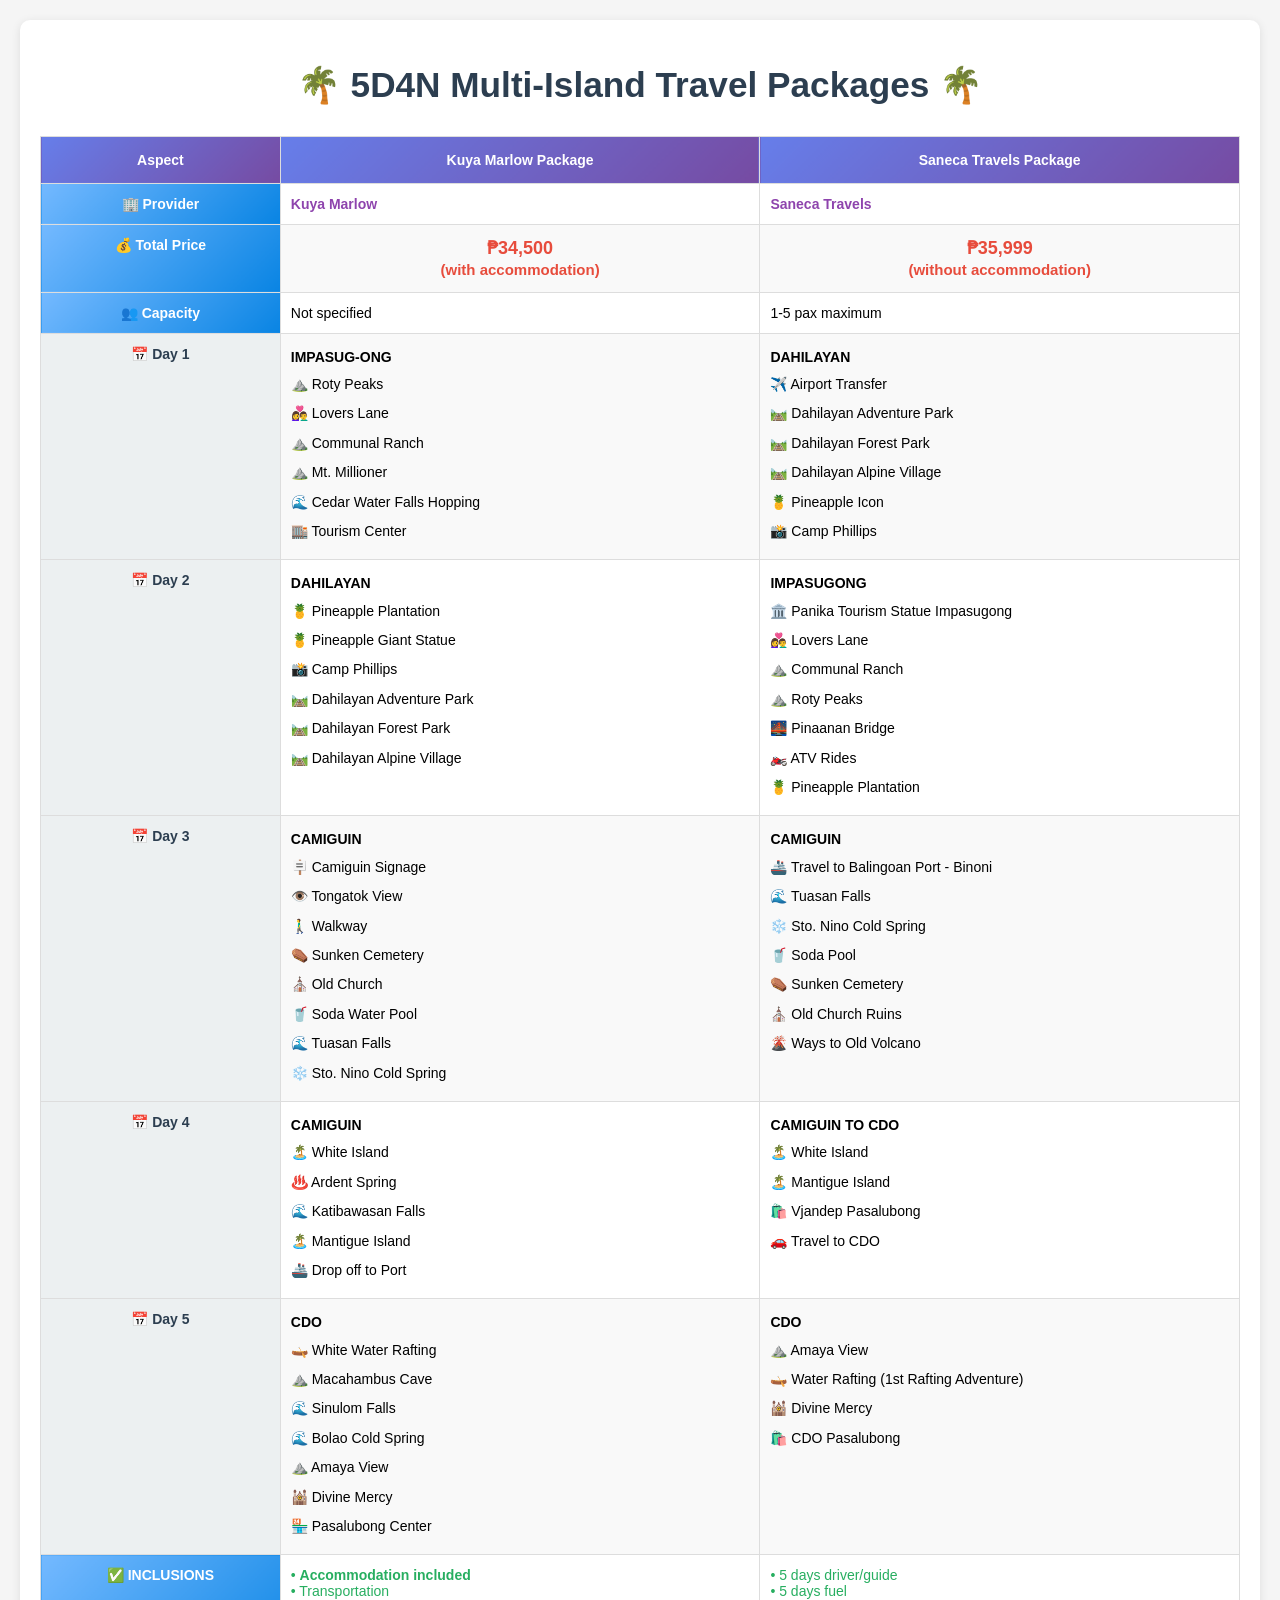
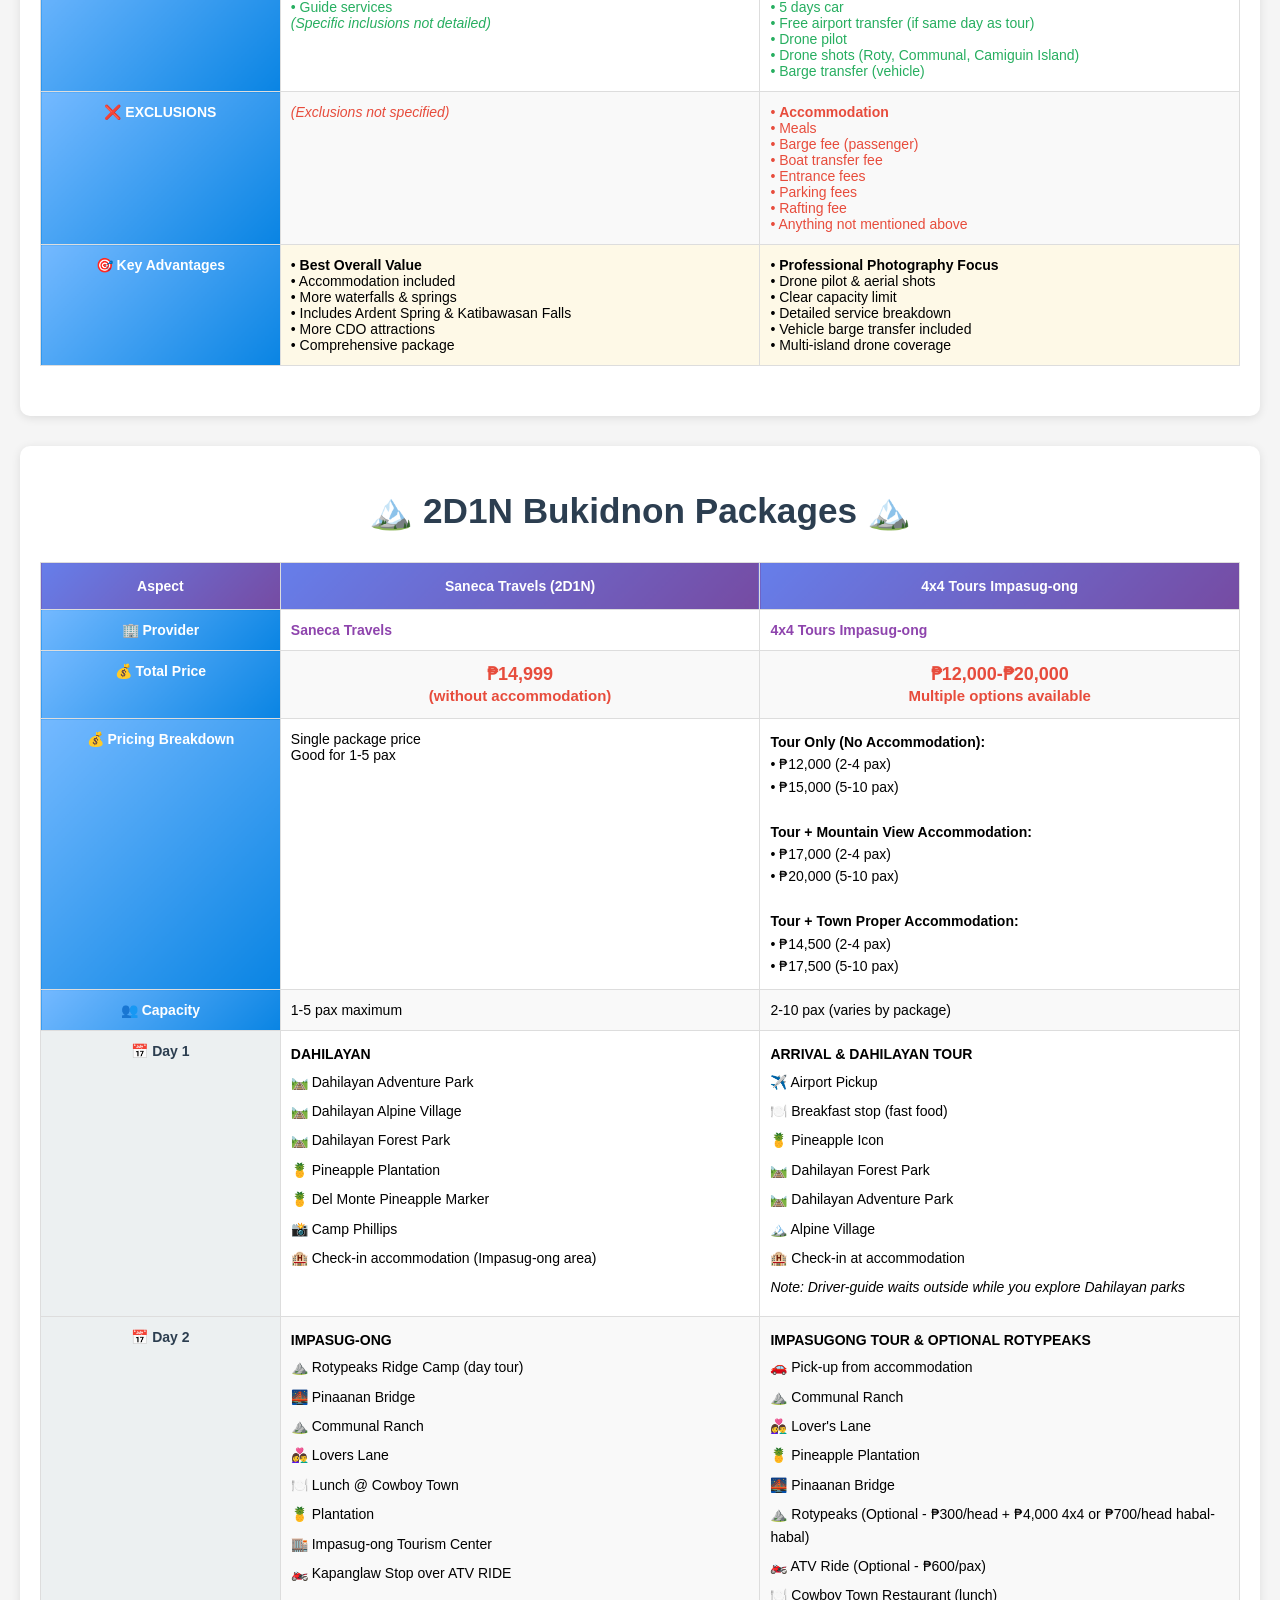
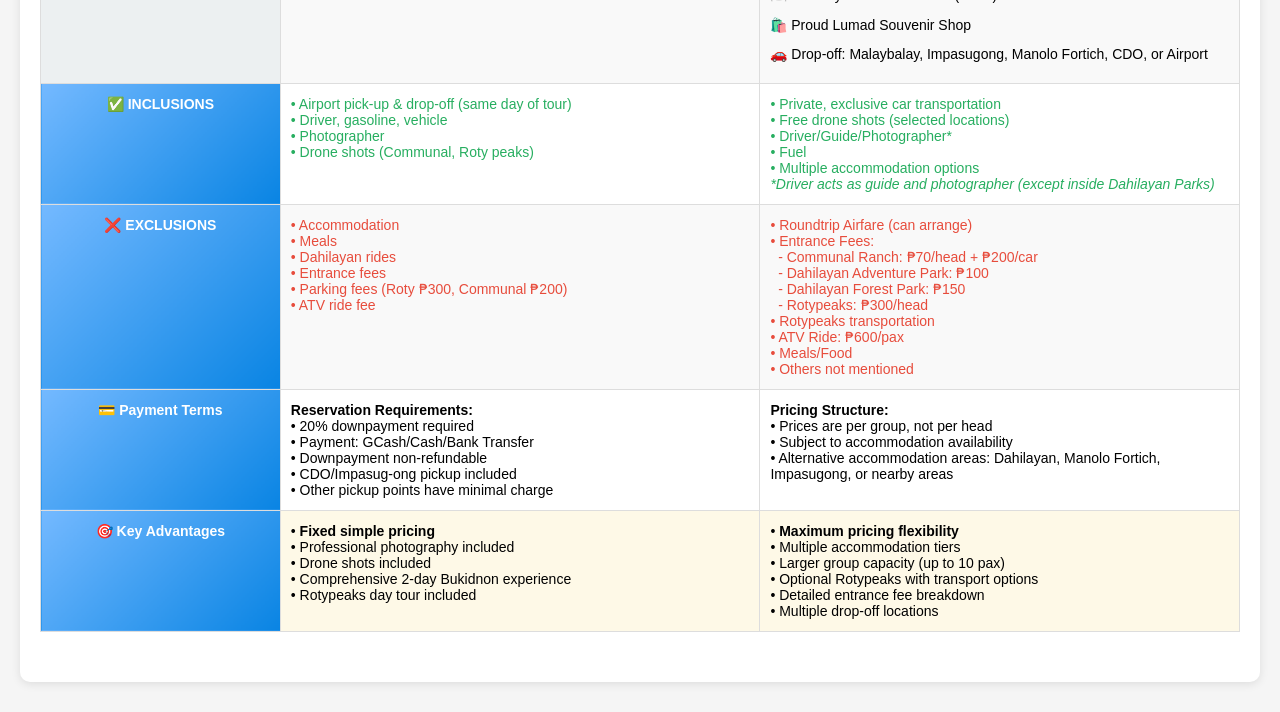
==== bukidnon.html @ 53e835cd "wip" ====
<!DOCTYPE html>
<html lang="en">
<head>
    <meta charset="UTF-8">
    <meta name="viewport" content="width=device-width, initial-scale=1.0">
    <title>5D4N Travel Package Comparison</title>
    <style>
        body {
            font-family: 'Segoe UI', Tahoma, Geneva, Verdana, sans-serif;
            margin: 20px;
            background-color: #f5f5f5;
        }
        
        .container {
            max-width: 1400px;
            margin: 0 auto;
            background: white;
            padding: 20px;
            border-radius: 10px;
            box-shadow: 0 2px 10px rgba(0,0,0,0.1);
            margin-bottom: 30px;
        }
        
        h1 {
            text-align: center;
            color: #2c3e50;
            margin-bottom: 30px;
            font-size: 2.2em;
        }
        
        .comparison-table {
            width: 100%;
            border-collapse: collapse;
            margin-bottom: 30px;
            font-size: 14px;
        }
        
        .comparison-table th {
            background: linear-gradient(135deg, #667eea 0%, #764ba2 100%);
            color: white;
            padding: 15px 10px;
            text-align: center;
            font-weight: 600;
            border: 1px solid #ddd;
        }
        
        .comparison-table td {
            padding: 12px 10px;
            border: 1px solid #ddd;
            vertical-align: top;
        }
        
        .comparison-table tr:nth-child(even) {
            background-color: #f9f9f9;
        }
        
        .comparison-table tr:hover {
            background-color: #e8f4f8;
        }
        
        .category {
            font-weight: 600;
            background: linear-gradient(135deg, #74b9ff 0%, #0984e3 100%);
            color: white;
            text-align: center;
        }
        
        .price {
            font-size: 18px;
            font-weight: 700;
            color: #e74c3c;
            text-align: center;
        }
        
        .day-header {
            font-weight: 600;
            color: #2c3e50;
            background-color: #ecf0f1;
            text-align: center;
        }
        
        .activities {
            line-height: 1.6;
        }
        
        .activities div {
            margin: 3px 0;
            padding: 2px 0;
        }
        
        .inclusion {
            color: #27ae60;
        }
        
        .exclusion {
            color: #e74c3c;
        }
        
        .highlight-difference {
            background-color: #fef9e7;
            border-left: 4px solid #f39c12;
            padding: 5px;
        }

        .provider {
            font-weight: 600;
            color: #8e44ad;
        }
    </style>
</head>
<body>
    <div class="container">
        <h1>🌴 5D4N Multi-Island Travel Packages 🌴</h1>
        
        <table class="comparison-table">
            <thead>
                <tr>
                    <th style="width: 20%;">Aspect</th>
                    <th style="width: 40%;">Kuya Marlow Package</th>
                    <th style="width: 40%;">Saneca Travels Package</th>
                </tr>
            </thead>
            <tbody>
                <tr>
                    <td class="category">🏢 Provider</td>
                    <td class="provider">Kuya Marlow</td>
                    <td class="provider">Saneca Travels</td>
                </tr>
                
                <tr>
                    <td class="category">💰 Total Price</td>
                    <td class="price">₱34,500<br><small>(with accommodation)</small></td>
                    <td class="price">₱35,999<br><small>(without accommodation)</small></td>
                </tr>
                
                <tr>
                    <td class="category">👥 Capacity</td>
                    <td>Not specified</td>
                    <td>1-5 pax maximum</td>
                </tr>
                
                <tr>
                    <td class="day-header">📅 Day 1</td>
                    <td class="activities">
                        <strong>IMPASUG-ONG</strong><br>
                        <div>⛰️ Roty Peaks</div>
                        <div>👩‍❤️‍👨 Lovers Lane</div>
                        <div>⛰️ Communal Ranch</div>
                        <div>⛰️ Mt. Millioner</div>
                        <div>🌊 Cedar Water Falls Hopping</div>
                        <div>🏬 Tourism Center</div>
                    </td>
                    <td class="activities">
                        <strong>DAHILAYAN</strong><br>
                        <div>✈️ Airport Transfer</div>
                        <div>🛤️ Dahilayan Adventure Park</div>
                        <div>🛤️ Dahilayan Forest Park</div>
                        <div>🛤️ Dahilayan Alpine Village</div>
                        <div>🍍 Pineapple Icon</div>
                        <div>📸 Camp Phillips</div>
                    </td>
                </tr>
                
                <tr>
                    <td class="day-header">📅 Day 2</td>
                    <td class="activities">
                        <strong>DAHILAYAN</strong><br>
                        <div>🍍 Pineapple Plantation</div>
                        <div>🍍 Pineapple Giant Statue</div>
                        <div>📸 Camp Phillips</div>
                        <div>🛤️ Dahilayan Adventure Park</div>
                        <div>🛤️ Dahilayan Forest Park</div>
                        <div>🛤️ Dahilayan Alpine Village</div>
                    </td>
                    <td class="activities">
                        <strong>IMPASUGONG</strong><br>
                        <div>🏛️ Panika Tourism Statue Impasugong</div>
                        <div>👩‍❤️‍👨 Lovers Lane</div>
                        <div>⛰️ Communal Ranch</div>
                        <div>⛰️ Roty Peaks</div>
                        <div>🌉 Pinaanan Bridge</div>
                        <div>🏍️ ATV Rides</div>
                        <div>🍍 Pineapple Plantation</div>
                    </td>
                </tr>
                
                <tr>
                    <td class="day-header">📅 Day 3</td>
                    <td class="activities">
                        <strong>CAMIGUIN</strong><br>
                        <div>🪧 Camiguin Signage</div>
                        <div>👁️ Tongatok View</div>
                        <div>🚶‍♂️ Walkway</div>
                        <div>⚰️ Sunken Cemetery</div>
                        <div>⛪ Old Church</div>
                        <div>🥤 Soda Water Pool</div>
                        <div>🌊 Tuasan Falls</div>
                        <div>❄️ Sto. Nino Cold Spring</div>
                    </td>
                    <td class="activities">
                        <strong>CAMIGUIN</strong><br>
                        <div>🚢 Travel to Balingoan Port - Binoni</div>
                        <div>🌊 Tuasan Falls</div>
                        <div>❄️ Sto. Nino Cold Spring</div>
                        <div>🥤 Soda Pool</div>
                        <div>⚰️ Sunken Cemetery</div>
                        <div>⛪ Old Church Ruins</div>
                        <div>🌋 Ways to Old Volcano</div>
                    </td>
                </tr>
                
                <tr>
                    <td class="day-header">📅 Day 4</td>
                    <td class="activities">
                        <strong>CAMIGUIN</strong><br>
                        <div>🏝️ White Island</div>
                        <div>♨️ Ardent Spring</div>
                        <div>🌊 Katibawasan Falls</div>
                        <div>🏝️ Mantigue Island</div>
                        <div>🚢 Drop off to Port</div>
                    </td>
                    <td class="activities">
                        <strong>CAMIGUIN TO CDO</strong><br>
                        <div>🏝️ White Island</div>
                        <div>🏝️ Mantigue Island</div>
                        <div>🛍️ Vjandep Pasalubong</div>
                        <div>🚗 Travel to CDO</div>
                    </td>
                </tr>
                
                <tr>
                    <td class="day-header">📅 Day 5</td>
                    <td class="activities">
                        <strong>CDO</strong><br>
                        <div>🛶 White Water Rafting</div>
                        <div>⛰️ Macahambus Cave</div>
                        <div>🌊 Sinulom Falls</div>
                        <div>🌊 Bolao Cold Spring</div>
                        <div>⛰️ Amaya View</div>
                        <div>🕍 Divine Mercy</div>
                        <div>🏪 Pasalubong Center</div>
                    </td>
                    <td class="activities">
                        <strong>CDO</strong><br>
                        <div>⛰️ Amaya View</div>
                        <div>🛶 Water Rafting (1st Rafting Adventure)</div>
                        <div>🕍 Divine Mercy</div>
                        <div>🛍️ CDO Pasalubong</div>
                    </td>
                </tr>
                
                <tr>
                    <td class="category">✅ INCLUSIONS</td>
                    <td class="inclusion">
                        • <strong>Accommodation included</strong><br>
                        • Transportation<br>
                        • Guide services<br>
                        <em>(Specific inclusions not detailed)</em>
                    </td>
                    <td class="inclusion">
                        • 5 days driver/guide<br>
                        • 5 days fuel<br>
                        • 5 days car<br>
                        • Free airport transfer (if same day as tour)<br>
                        • Drone pilot<br>
                        • Drone shots (Roty, Communal, Camiguin Island)<br>
                        • Barge transfer (vehicle)
                    </td>
                </tr>
                
                <tr>
                    <td class="category">❌ EXCLUSIONS</td>
                    <td class="exclusion">
                        <em>(Exclusions not specified)</em>
                    </td>
                    <td class="exclusion">
                        • <strong>Accommodation</strong><br>
                        • Meals<br>
                        • Barge fee (passenger)<br>
                        • Boat transfer fee<br>
                        • Entrance fees<br>
                        • Parking fees<br>
                        • Rafting fee<br>
                        • Anything not mentioned above
                    </td>
                </tr>
                
                <tr>
                    <td class="category">🎯 Key Advantages</td>
                    <td class="highlight-difference">
                        • <strong>Best Overall Value</strong><br>
                        • Accommodation included<br>
                        • More waterfalls & springs<br>
                        • Includes Ardent Spring & Katibawasan Falls<br>
                        • More CDO attractions<br>
                        • Comprehensive package
                    </td>
                    <td class="highlight-difference">
                        • <strong>Professional Photography Focus</strong><br>
                        • Drone pilot & aerial shots<br>
                        • Clear capacity limit<br>
                        • Detailed service breakdown<br>
                        • Vehicle barge transfer included<br>
                        • Multi-island drone coverage
                    </td>
                </tr>
            </tbody>
        </table>
    </div>

    <div class="container">
        <h1>🏔️ 2D1N Bukidnon Packages 🏔️</h1>
        
        <table class="comparison-table">
            <thead>
                <tr>
                    <th style="width: 20%;">Aspect</th>
                    <th style="width: 40%;">Saneca Travels (2D1N)</th>
                    <th style="width: 40%;">4x4 Tours Impasug-ong</th>
                </tr>
            </thead>
            <tbody>
                <tr>
                    <td class="category">🏢 Provider</td>
                    <td class="provider">Saneca Travels</td>
                    <td class="provider">4x4 Tours Impasug-ong</td>
                </tr>
                
                <tr>
                    <td class="category">💰 Total Price</td>
                    <td class="price">₱14,999<br><small>(without accommodation)</small></td>
                    <td class="price">₱12,000-₱20,000<br><small>Multiple options available</small></td>
                </tr>
                
                <tr>
                    <td class="category">💰 Pricing Breakdown</td>
                    <td>Single package price<br>Good for 1-5 pax</td>
                    <td class="activities">
                        <strong>Tour Only (No Accommodation):</strong><br>
                        • ₱12,000 (2-4 pax)<br>
                        • ₱15,000 (5-10 pax)<br><br>
                        <strong>Tour + Mountain View Accommodation:</strong><br>
                        • ₱17,000 (2-4 pax)<br>
                        • ₱20,000 (5-10 pax)<br><br>
                        <strong>Tour + Town Proper Accommodation:</strong><br>
                        • ₱14,500 (2-4 pax)<br>
                        • ₱17,500 (5-10 pax)
                    </td>
                </tr>
                
                <tr>
                    <td class="category">👥 Capacity</td>
                    <td>1-5 pax maximum</td>
                    <td>2-10 pax (varies by package)</td>
                </tr>
                
                <tr>
                    <td class="day-header">📅 Day 1</td>
                    <td class="activities">
                        <strong>DAHILAYAN</strong><br>
                        <div>🛤️ Dahilayan Adventure Park</div>
                        <div>🛤️ Dahilayan Alpine Village</div>
                        <div>🛤️ Dahilayan Forest Park</div>
                        <div>🍍 Pineapple Plantation</div>
                        <div>🍍 Del Monte Pineapple Marker</div>
                        <div>📸 Camp Phillips</div>
                        <div>🏨 Check-in accommodation (Impasug-ong area)</div>
                    </td>
                    <td class="activities">
                        <strong>ARRIVAL & DAHILAYAN TOUR</strong><br>
                        <div>✈️ Airport Pickup</div>
                        <div>🍽️ Breakfast stop (fast food)</div>
                        <div>🍍 Pineapple Icon</div>
                        <div>🛤️ Dahilayan Forest Park</div>
                        <div>🛤️ Dahilayan Adventure Park</div>
                        <div>🏔️ Alpine Village</div>
                        <div>🏨 Check-in at accommodation</div>
                        <div><em>Note: Driver-guide waits outside while you explore Dahilayan parks</em></div>
                    </td>
                </tr>
                
                <tr>
                    <td class="day-header">📅 Day 2</td>
                    <td class="activities">
                        <strong>IMPASUG-ONG</strong><br>
                        <div>⛰️ Rotypeaks Ridge Camp (day tour)</div>
                        <div>🌉 Pinaanan Bridge</div>
                        <div>⛰️ Communal Ranch</div>
                        <div>👩‍❤️‍👨 Lovers Lane</div>
                        <div>🍽️ Lunch @ Cowboy Town</div>
                        <div>🍍 Plantation</div>
                        <div>🏬 Impasug-ong Tourism Center</div>
                        <div>🏍️ Kapanglaw Stop over ATV RIDE</div>
                    </td>
                    <td class="activities">
                        <strong>IMPASUGONG TOUR & OPTIONAL ROTYPEAKS</strong><br>
                        <div>🚗 Pick-up from accommodation</div>
                        <div>⛰️ Communal Ranch</div>
                        <div>👩‍❤️‍👨 Lover's Lane</div>
                        <div>🍍 Pineapple Plantation</div>
                        <div>🌉 Pinaanan Bridge</div>
                        <div>⛰️ Rotypeaks (Optional - ₱300/head + ₱4,000 4x4 or ₱700/head habal-habal)</div>
                        <div>🏍️ ATV Ride (Optional - ₱600/pax)</div>
                        <div>🍽️ Cowboy Town Restaurant (lunch)</div>
                        <div>🛍️ Proud Lumad Souvenir Shop</div>
                        <div>🚗 Drop-off: Malaybalay, Impasugong, Manolo Fortich, CDO, or Airport</div>
                    </td>
                </tr>
                
                <tr>
                    <td class="category">✅ INCLUSIONS</td>
                    <td class="inclusion">
                        • Airport pick-up & drop-off (same day of tour)<br>
                        • Driver, gasoline, vehicle<br>
                        • Photographer<br>
                        • Drone shots (Communal, Roty peaks)
                    </td>
                    <td class="inclusion">
                        • Private, exclusive car transportation<br>
                        • Free drone shots (selected locations)<br>
                        • Driver/Guide/Photographer*<br>
                        • Fuel<br>
                        • Multiple accommodation options<br>
                        <em>*Driver acts as guide and photographer (except inside Dahilayan Parks)</em>
                    </td>
                </tr>
                
                <tr>
                    <td class="category">❌ EXCLUSIONS</td>
                    <td class="exclusion">
                        • Accommodation<br>
                        • Meals<br>
                        • Dahilayan rides<br>
                        • Entrance fees<br>
                        • Parking fees (Roty ₱300, Communal ₱200)<br>
                        • ATV ride fee
                    </td>
                    <td class="exclusion">
                        • Roundtrip Airfare (can arrange)<br>
                        • Entrance Fees:<br>
                        &nbsp;&nbsp;- Communal Ranch: ₱70/head + ₱200/car<br>
                        &nbsp;&nbsp;- Dahilayan Adventure Park: ₱100<br>
                        &nbsp;&nbsp;- Dahilayan Forest Park: ₱150<br>
                        &nbsp;&nbsp;- Rotypeaks: ₱300/head<br>
                        • Rotypeaks transportation<br>
                        • ATV Ride: ₱600/pax<br>
                        • Meals/Food<br>
                        • Others not mentioned
                    </td>
                </tr>
                
                <tr>
                    <td class="category">💳 Payment Terms</td>
                    <td>
                        <strong>Reservation Requirements:</strong><br>
                        • 20% downpayment required<br>
                        • Payment: GCash/Cash/Bank Transfer<br>
                        • Downpayment non-refundable<br>
                        • CDO/Impasug-ong pickup included<br>
                        • Other pickup points have minimal charge
                    </td>
                    <td>
                        <strong>Pricing Structure:</strong><br>
                        • Prices are per group, not per head<br>
                        • Subject to accommodation availability<br>
                        • Alternative accommodation areas: Dahilayan, Manolo Fortich, Impasugong, or nearby areas
                    </td>
                </tr>
                
                <tr>
                    <td class="category">🎯 Key Advantages</td>
                    <td class="highlight-difference">
                        • <strong>Fixed simple pricing</strong><br>
                        • Professional photography included<br>
                        • Drone shots included<br>
                        • Comprehensive 2-day Bukidnon experience<br>
                        • Rotypeaks day tour included
                    </td>
                    <td class="highlight-difference">
                        • <strong>Maximum pricing flexibility</strong><br>
                        • Multiple accommodation tiers<br>
                        • Larger group capacity (up to 10 pax)<br>
                        • Optional Rotypeaks with transport options<br>
                        • Detailed entrance fee breakdown<br>
                        • Multiple drop-off locations
                    </td>
                </tr>
            </tbody>
        </table>
    </div>
</body>
</html>
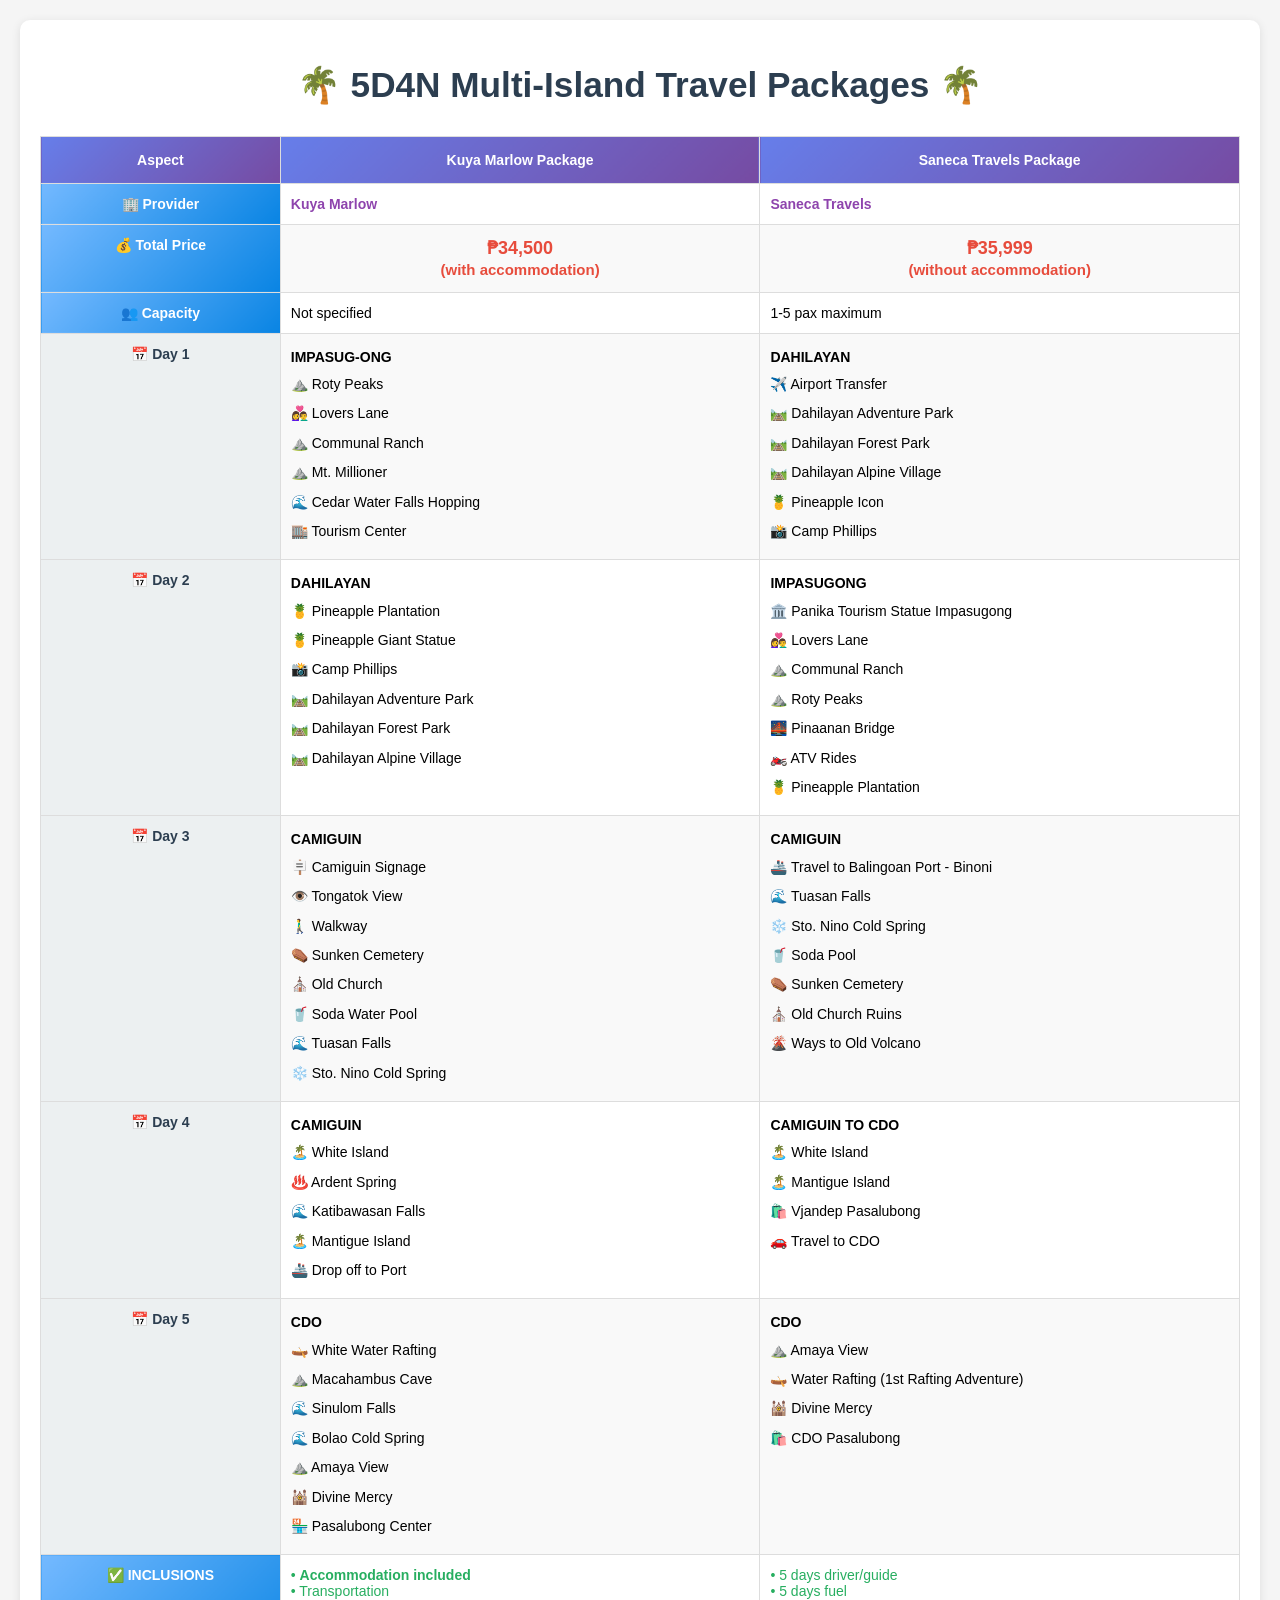
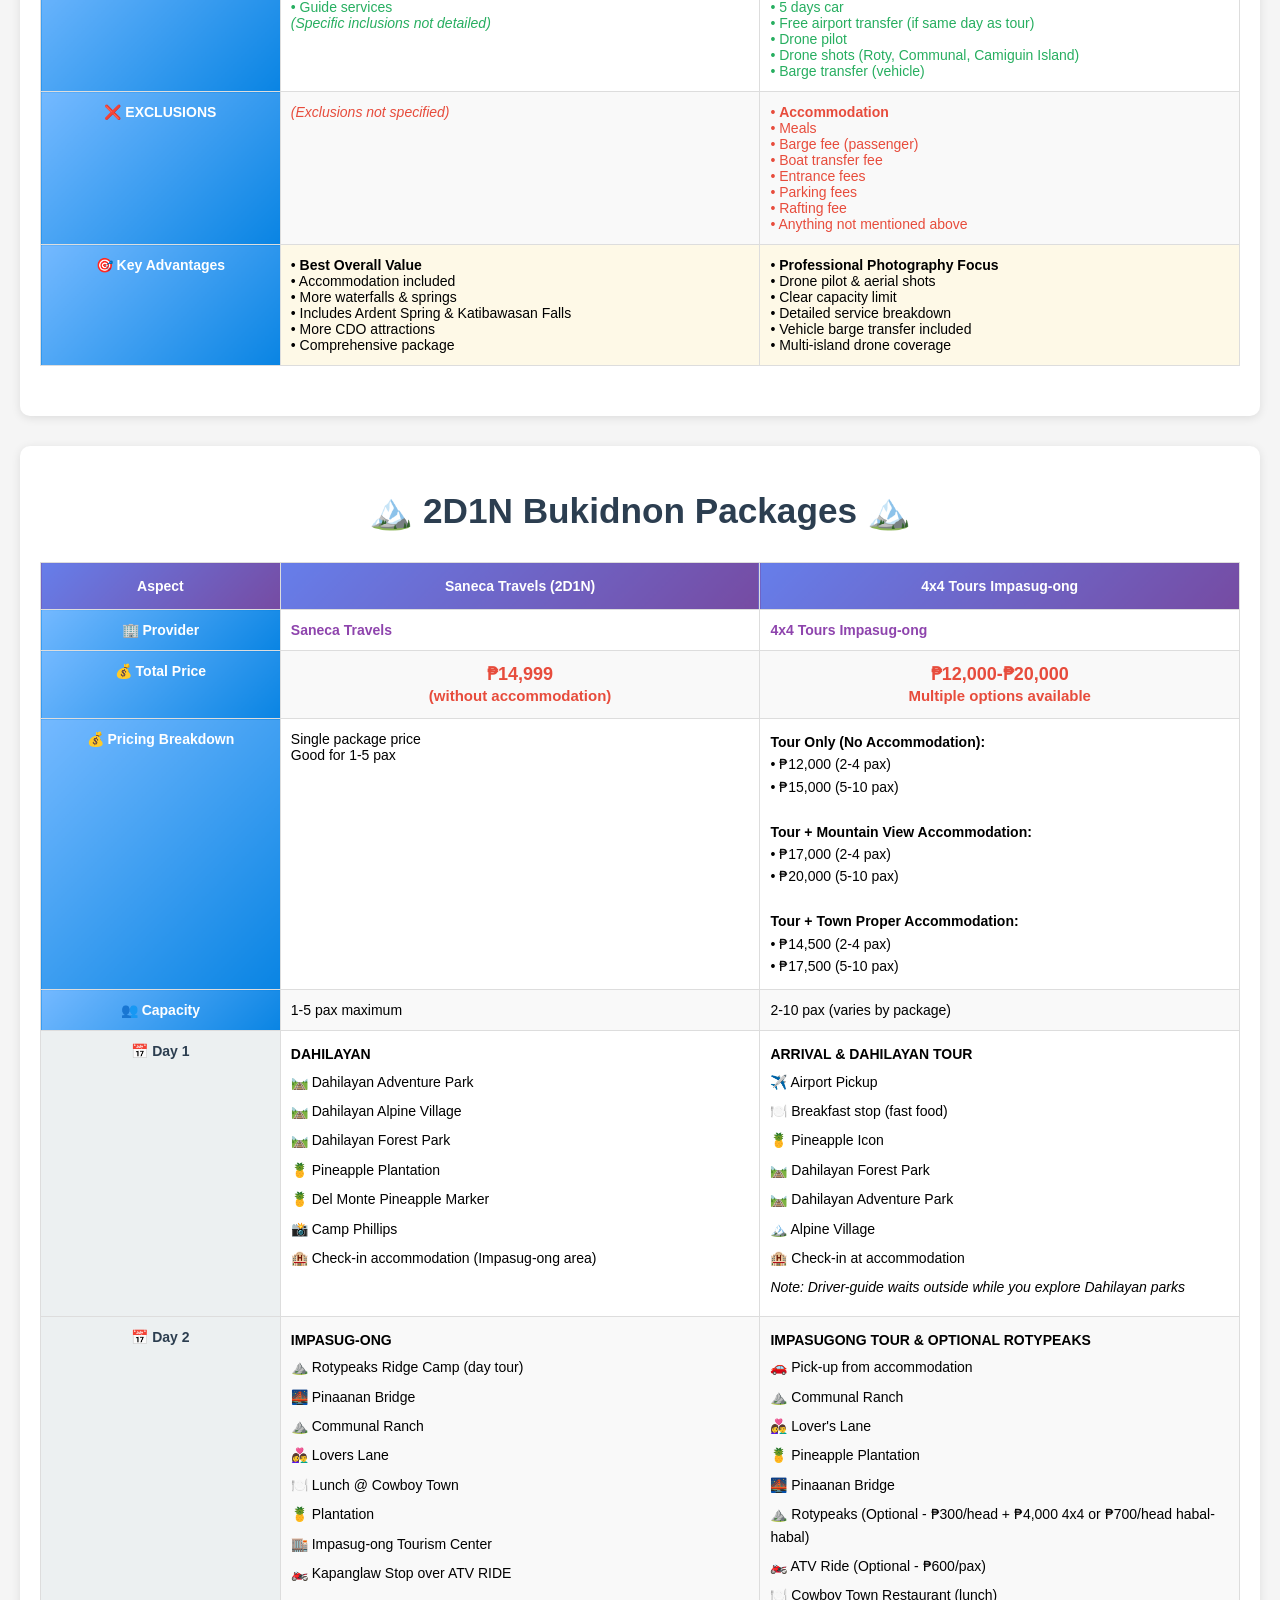
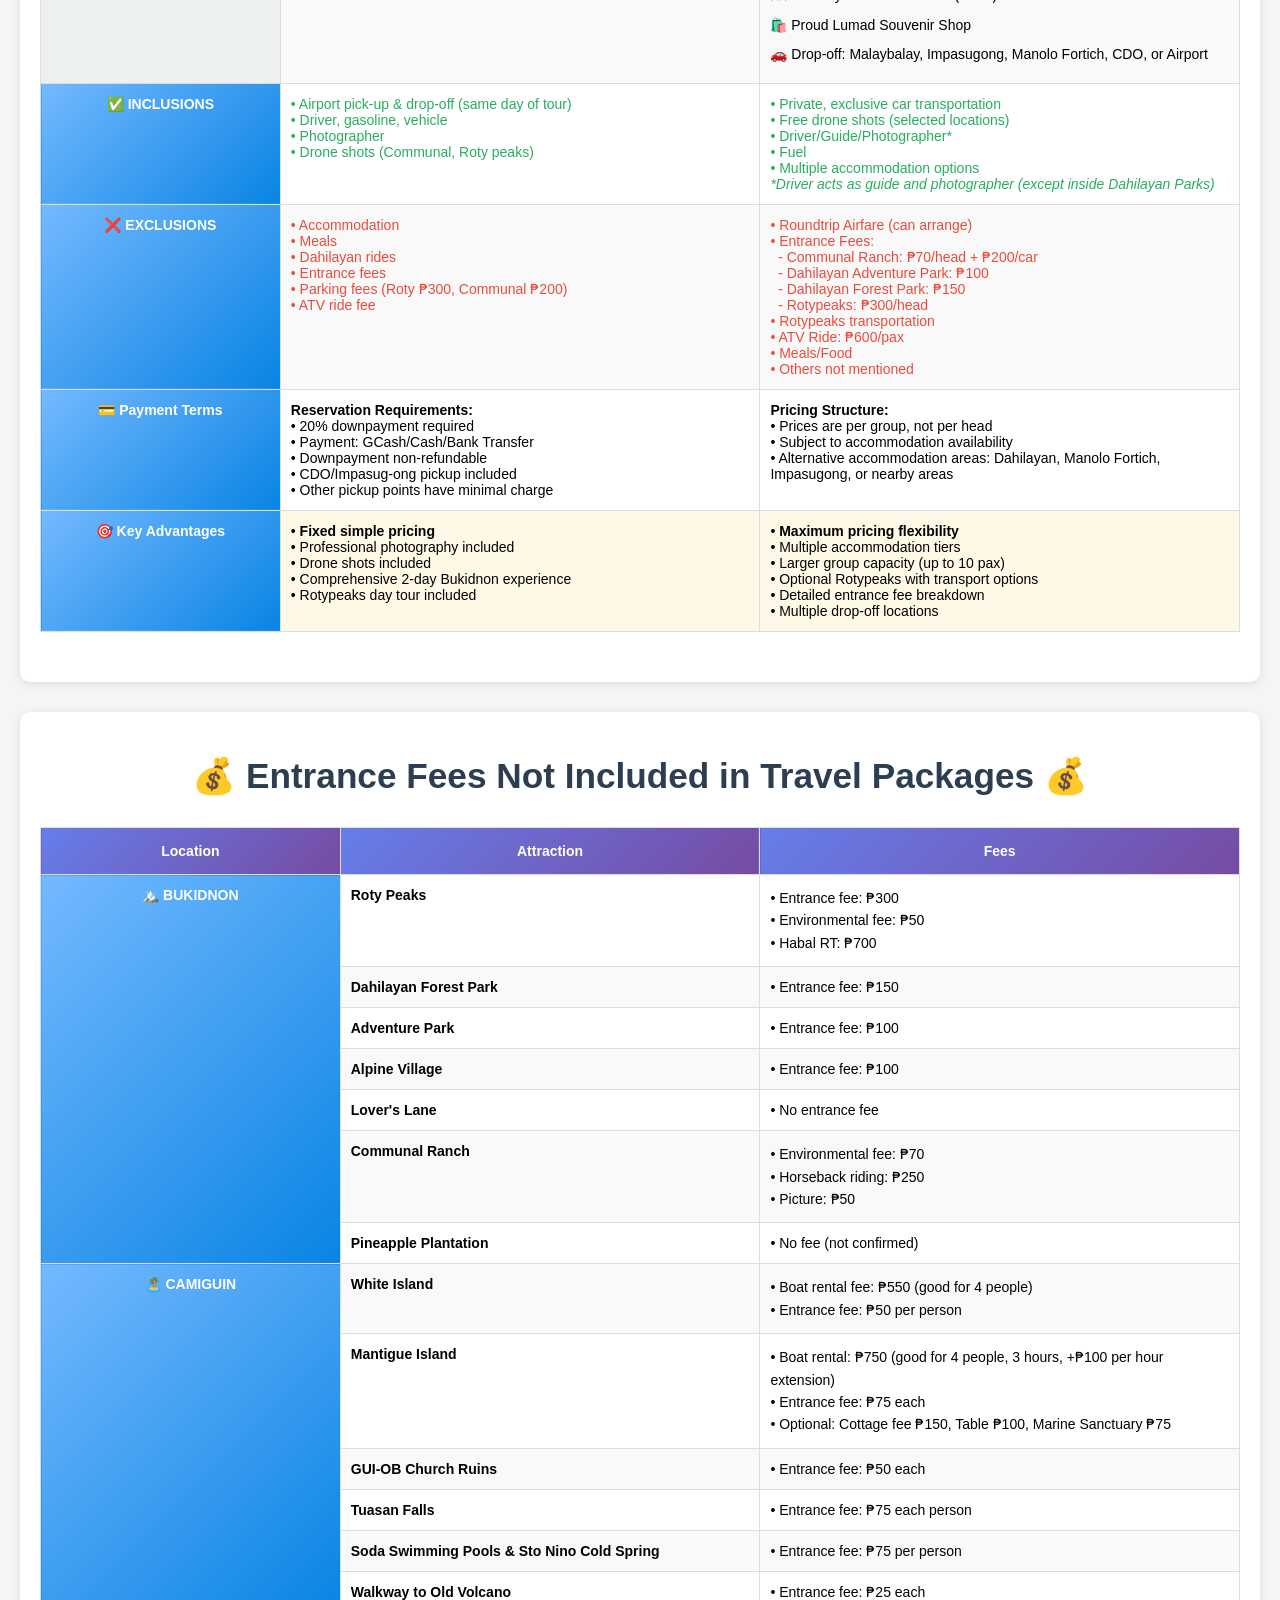
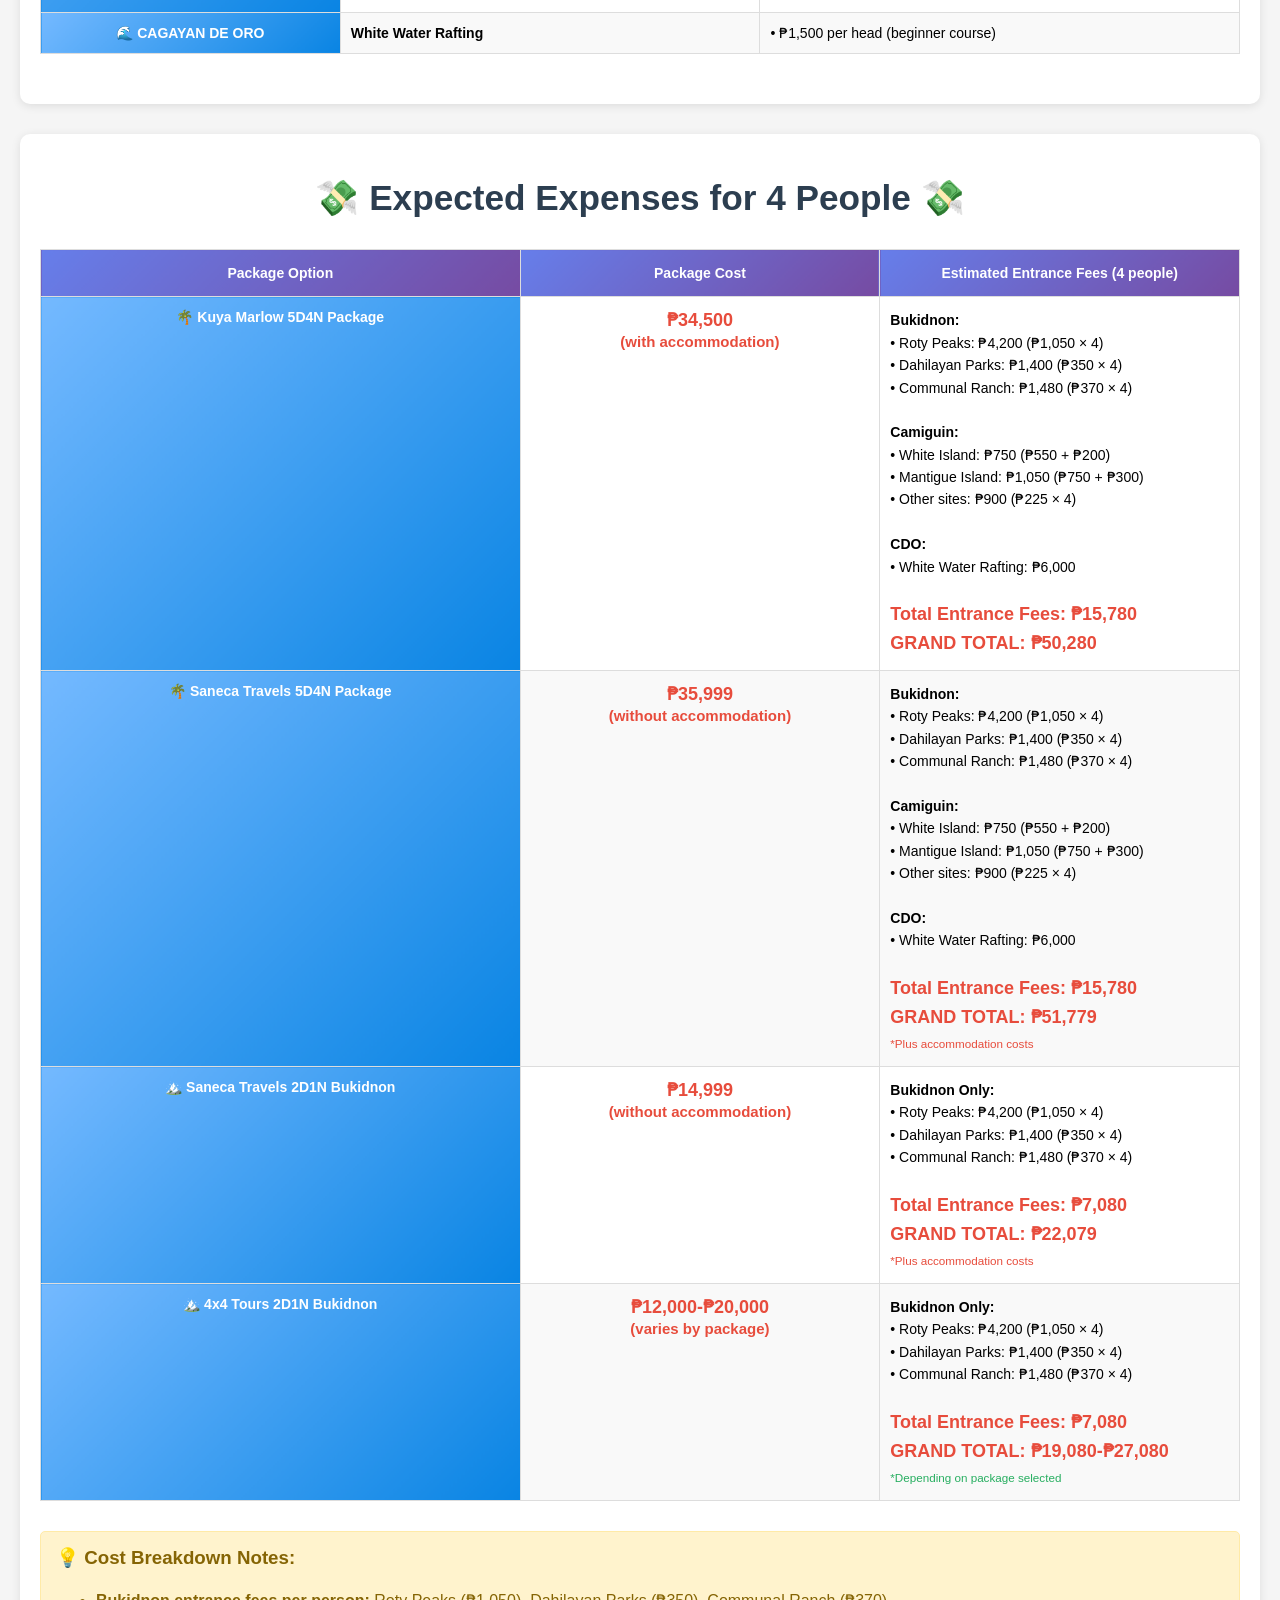
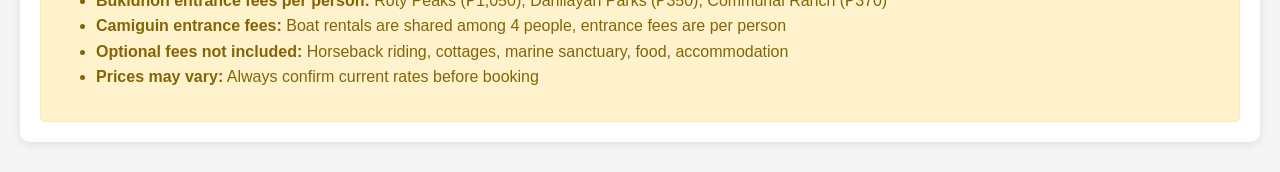
==== commit 1ca72c30: "with fees" ====
--- a/bukidnon.html
+++ b/bukidnon.html
@@ -488,5 +488,197 @@
             </tbody>
         </table>
     </div>
+
+    <div class="container">
+        <h1>💰 Entrance Fees Not Included in Travel Packages 💰</h1>
+        
+        <table class="comparison-table">
+            <thead>
+                <tr>
+                    <th style="width: 25%;">Location</th>
+                    <th style="width: 35%;">Attraction</th>
+                    <th style="width: 40%;">Fees</th>
+                </tr>
+            </thead>
+            <tbody>
+                <tr>
+                    <td class="category" rowspan="7">🏔️ BUKIDNON</td>
+                    <td><strong>Roty Peaks</strong></td>
+                    <td class="activities">
+                        • Entrance fee: ₱300<br>
+                        • Environmental fee: ₱50<br>
+                        • Habal RT: ₱700
+                    </td>
+                </tr>
+                <tr>
+                    <td><strong>Dahilayan Forest Park</strong></td>
+                    <td>• Entrance fee: ₱150</td>
+                </tr>
+                <tr>
+                    <td><strong>Adventure Park</strong></td>
+                    <td>• Entrance fee: ₱100</td>
+                </tr>
+                <tr>
+                    <td><strong>Alpine Village</strong></td>
+                    <td>• Entrance fee: ₱100</td>
+                </tr>
+                <tr>
+                    <td><strong>Lover's Lane</strong></td>
+                    <td>• No entrance fee</td>
+                </tr>
+                <tr>
+                    <td><strong>Communal Ranch</strong></td>
+                    <td class="activities">
+                        • Environmental fee: ₱70<br>
+                        • Horseback riding: ₱250<br>
+                        • Picture: ₱50
+                    </td>
+                </tr>
+                <tr>
+                    <td><strong>Pineapple Plantation</strong></td>
+                    <td>• No fee (not confirmed)</td>
+                </tr>
+                
+                <tr>
+                    <td class="category" rowspan="6">🏝️ CAMIGUIN</td>
+                    <td><strong>White Island</strong></td>
+                    <td class="activities">
+                        • Boat rental fee: ₱550 (good for 4 people)<br>
+                        • Entrance fee: ₱50 per person
+                    </td>
+                </tr>
+                <tr>
+                    <td><strong>Mantigue Island</strong></td>
+                    <td class="activities">
+                        • Boat rental: ₱750 (good for 4 people, 3 hours, +₱100 per hour extension)<br>
+                        • Entrance fee: ₱75 each<br>
+                        • Optional: Cottage fee ₱150, Table ₱100, Marine Sanctuary ₱75
+                    </td>
+                </tr>
+                <tr>
+                    <td><strong>GUI-OB Church Ruins</strong></td>
+                    <td>• Entrance fee: ₱50 each</td>
+                </tr>
+                <tr>
+                    <td><strong>Tuasan Falls</strong></td>
+                    <td>• Entrance fee: ₱75 each person</td>
+                </tr>
+                <tr>
+                    <td><strong>Soda Swimming Pools & Sto Nino Cold Spring</strong></td>
+                    <td>• Entrance fee: ₱75 per person</td>
+                </tr>
+                <tr>
+                    <td><strong>Walkway to Old Volcano</strong></td>
+                    <td>• Entrance fee: ₱25 each</td>
+                </tr>
+                
+                <tr>
+                    <td class="category">🌊 CAGAYAN DE ORO</td>
+                    <td><strong>White Water Rafting</strong></td>
+                    <td>• ₱1,500 per head (beginner course)</td>
+                </tr>
+            </tbody>
+        </table>
+    </div>
+
+    <div class="container">
+        <h1>💸 Expected Expenses for 4 People 💸</h1>
+        
+        <table class="comparison-table">
+            <thead>
+                <tr>
+                    <th style="width: 40%;">Package Option</th>
+                    <th style="width: 30%;">Package Cost</th>
+                    <th style="width: 30%;">Estimated Entrance Fees (4 people)</th>
+                </tr>
+            </thead>
+            <tbody>
+                <tr>
+                    <td class="category">🌴 Kuya Marlow 5D4N Package</td>
+                    <td class="price">₱34,500<br><small>(with accommodation)</small></td>
+                    <td class="activities">
+                        <strong>Bukidnon:</strong><br>
+                        • Roty Peaks: ₱4,200 (₱1,050 × 4)<br>
+                        • Dahilayan Parks: ₱1,400 (₱350 × 4)<br>
+                        • Communal Ranch: ₱1,480 (₱370 × 4)<br><br>
+                        
+                        <strong>Camiguin:</strong><br>
+                        • White Island: ₱750 (₱550 + ₱200)<br>
+                        • Mantigue Island: ₱1,050 (₱750 + ₱300)<br>
+                        • Other sites: ₱900 (₱225 × 4)<br><br>
+                        
+                        <strong>CDO:</strong><br>
+                        • White Water Rafting: ₱6,000<br><br>
+                        
+                        <strong class="price">Total Entrance Fees: ₱15,780</strong><br>
+                        <strong class="price">GRAND TOTAL: ₱50,280</strong>
+                    </td>
+                </tr>
+                
+                <tr>
+                    <td class="category">🌴 Saneca Travels 5D4N Package</td>
+                    <td class="price">₱35,999<br><small>(without accommodation)</small></td>
+                    <td class="activities">
+                        <strong>Bukidnon:</strong><br>
+                        • Roty Peaks: ₱4,200 (₱1,050 × 4)<br>
+                        • Dahilayan Parks: ₱1,400 (₱350 × 4)<br>
+                        • Communal Ranch: ₱1,480 (₱370 × 4)<br><br>
+                        
+                        <strong>Camiguin:</strong><br>
+                        • White Island: ₱750 (₱550 + ₱200)<br>
+                        • Mantigue Island: ₱1,050 (₱750 + ₱300)<br>
+                        • Other sites: ₱900 (₱225 × 4)<br><br>
+                        
+                        <strong>CDO:</strong><br>
+                        • White Water Rafting: ₱6,000<br><br>
+                        
+                        <strong class="price">Total Entrance Fees: ₱15,780</strong><br>
+                        <strong class="price">GRAND TOTAL: ₱51,779</strong><br>
+                        <small class="exclusion">*Plus accommodation costs</small>
+                    </td>
+                </tr>
+                
+                <tr>
+                    <td class="category">🏔️ Saneca Travels 2D1N Bukidnon</td>
+                    <td class="price">₱14,999<br><small>(without accommodation)</small></td>
+                    <td class="activities">
+                        <strong>Bukidnon Only:</strong><br>
+                        • Roty Peaks: ₱4,200 (₱1,050 × 4)<br>
+                        • Dahilayan Parks: ₱1,400 (₱350 × 4)<br>
+                        • Communal Ranch: ₱1,480 (₱370 × 4)<br><br>
+                        
+                        <strong class="price">Total Entrance Fees: ₱7,080</strong><br>
+                        <strong class="price">GRAND TOTAL: ₱22,079</strong><br>
+                        <small class="exclusion">*Plus accommodation costs</small>
+                    </td>
+                </tr>
+                
+                <tr>
+                    <td class="category">🏔️ 4x4 Tours 2D1N Bukidnon</td>
+                    <td class="price">₱12,000-₱20,000<br><small>(varies by package)</small></td>
+                    <td class="activities">
+                        <strong>Bukidnon Only:</strong><br>
+                        • Roty Peaks: ₱4,200 (₱1,050 × 4)<br>
+                        • Dahilayan Parks: ₱1,400 (₱350 × 4)<br>
+                        • Communal Ranch: ₱1,480 (₱370 × 4)<br><br>
+                        
+                        <strong class="price">Total Entrance Fees: ₱7,080</strong><br>
+                        <strong class="price">GRAND TOTAL: ₱19,080-₱27,080</strong><br>
+                        <small class="inclusion">*Depending on package selected</small>
+                    </td>
+                </tr>
+            </tbody>
+        </table>
+        
+        <div style="margin-top: 20px; padding: 15px; background-color: #fff3cd; border: 1px solid #ffeaa7; border-radius: 5px;">
+            <h3 style="color: #856404; margin-top: 0;">💡 Cost Breakdown Notes:</h3>
+            <ul style="color: #856404; line-height: 1.6;">
+                <li><strong>Bukidnon entrance fees per person:</strong> Roty Peaks (₱1,050), Dahilayan Parks (₱350), Communal Ranch (₱370)</li>
+                <li><strong>Camiguin entrance fees:</strong> Boat rentals are shared among 4 people, entrance fees are per person</li>
+                <li><strong>Optional fees not included:</strong> Horseback riding, cottages, marine sanctuary, food, accommodation</li>
+                <li><strong>Prices may vary:</strong> Always confirm current rates before booking</li>
+            </ul>
+        </div>
+    </div>
 </body>
 </html>
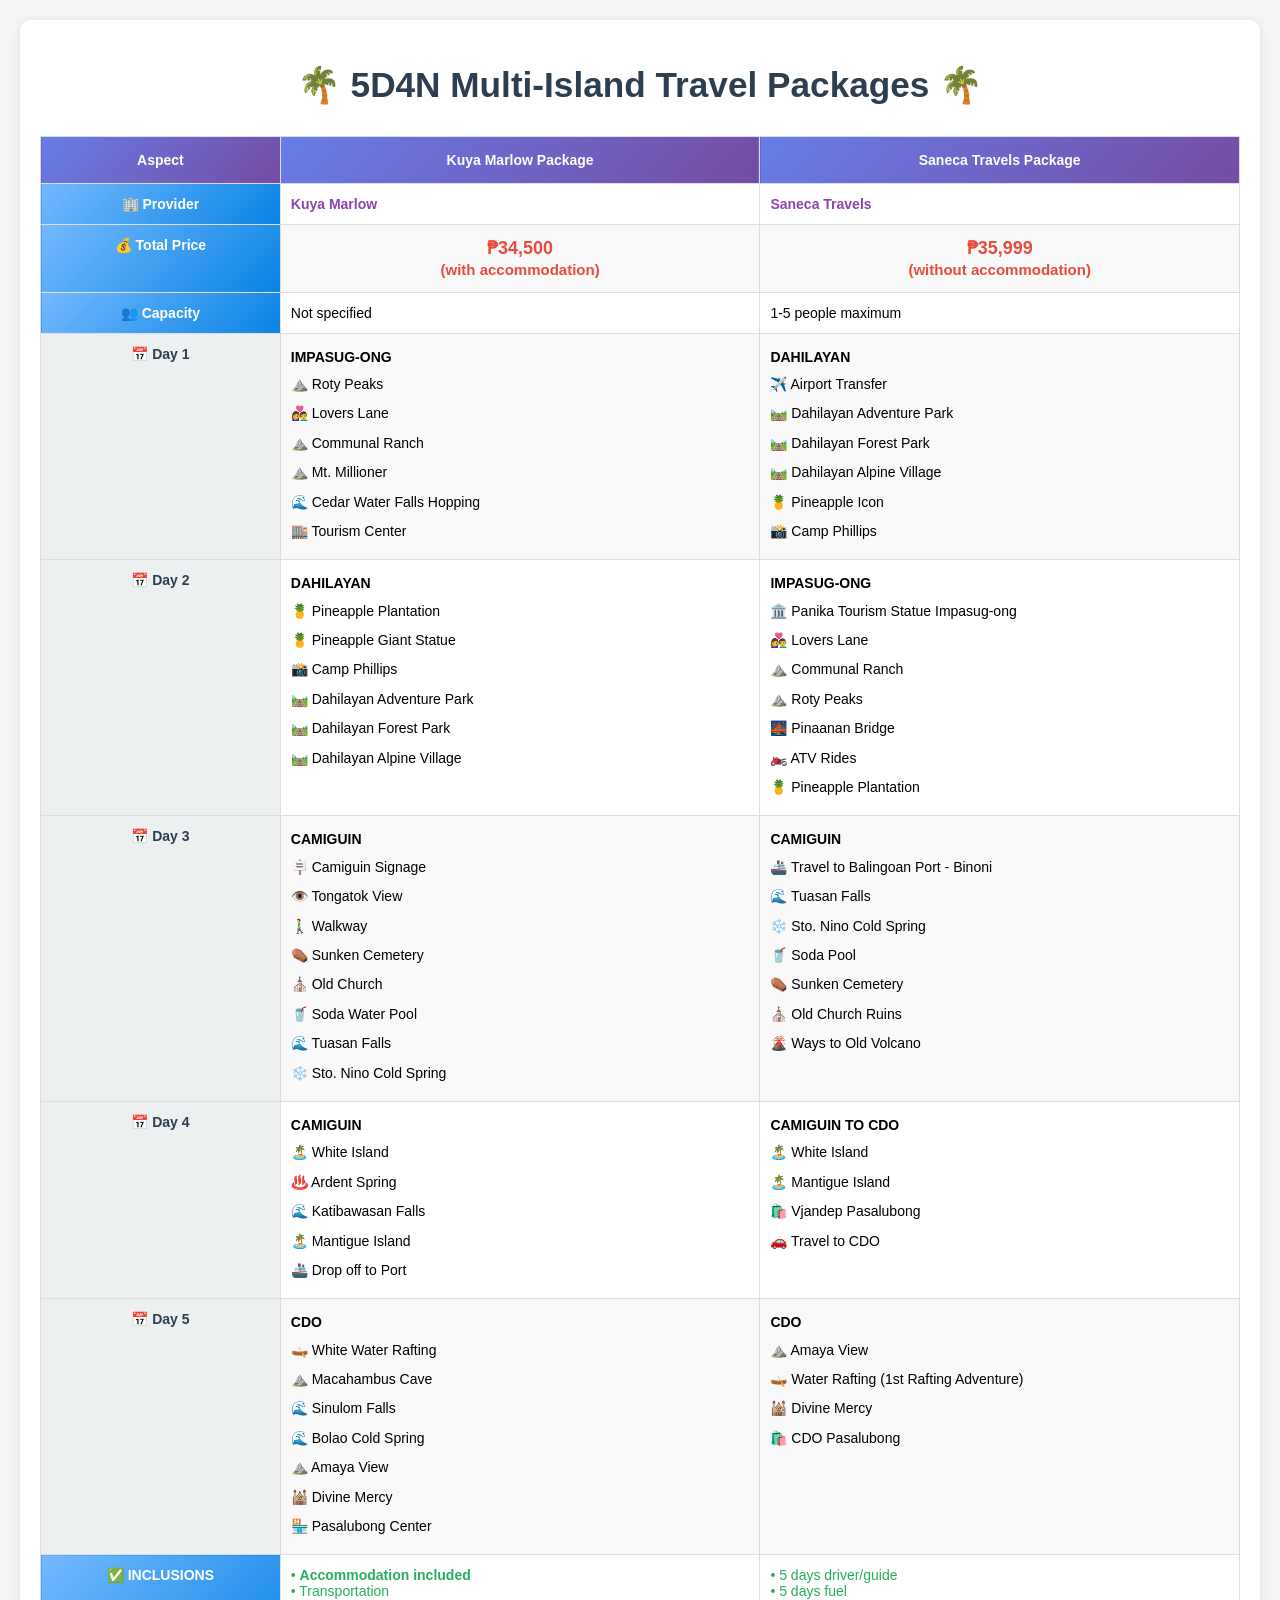
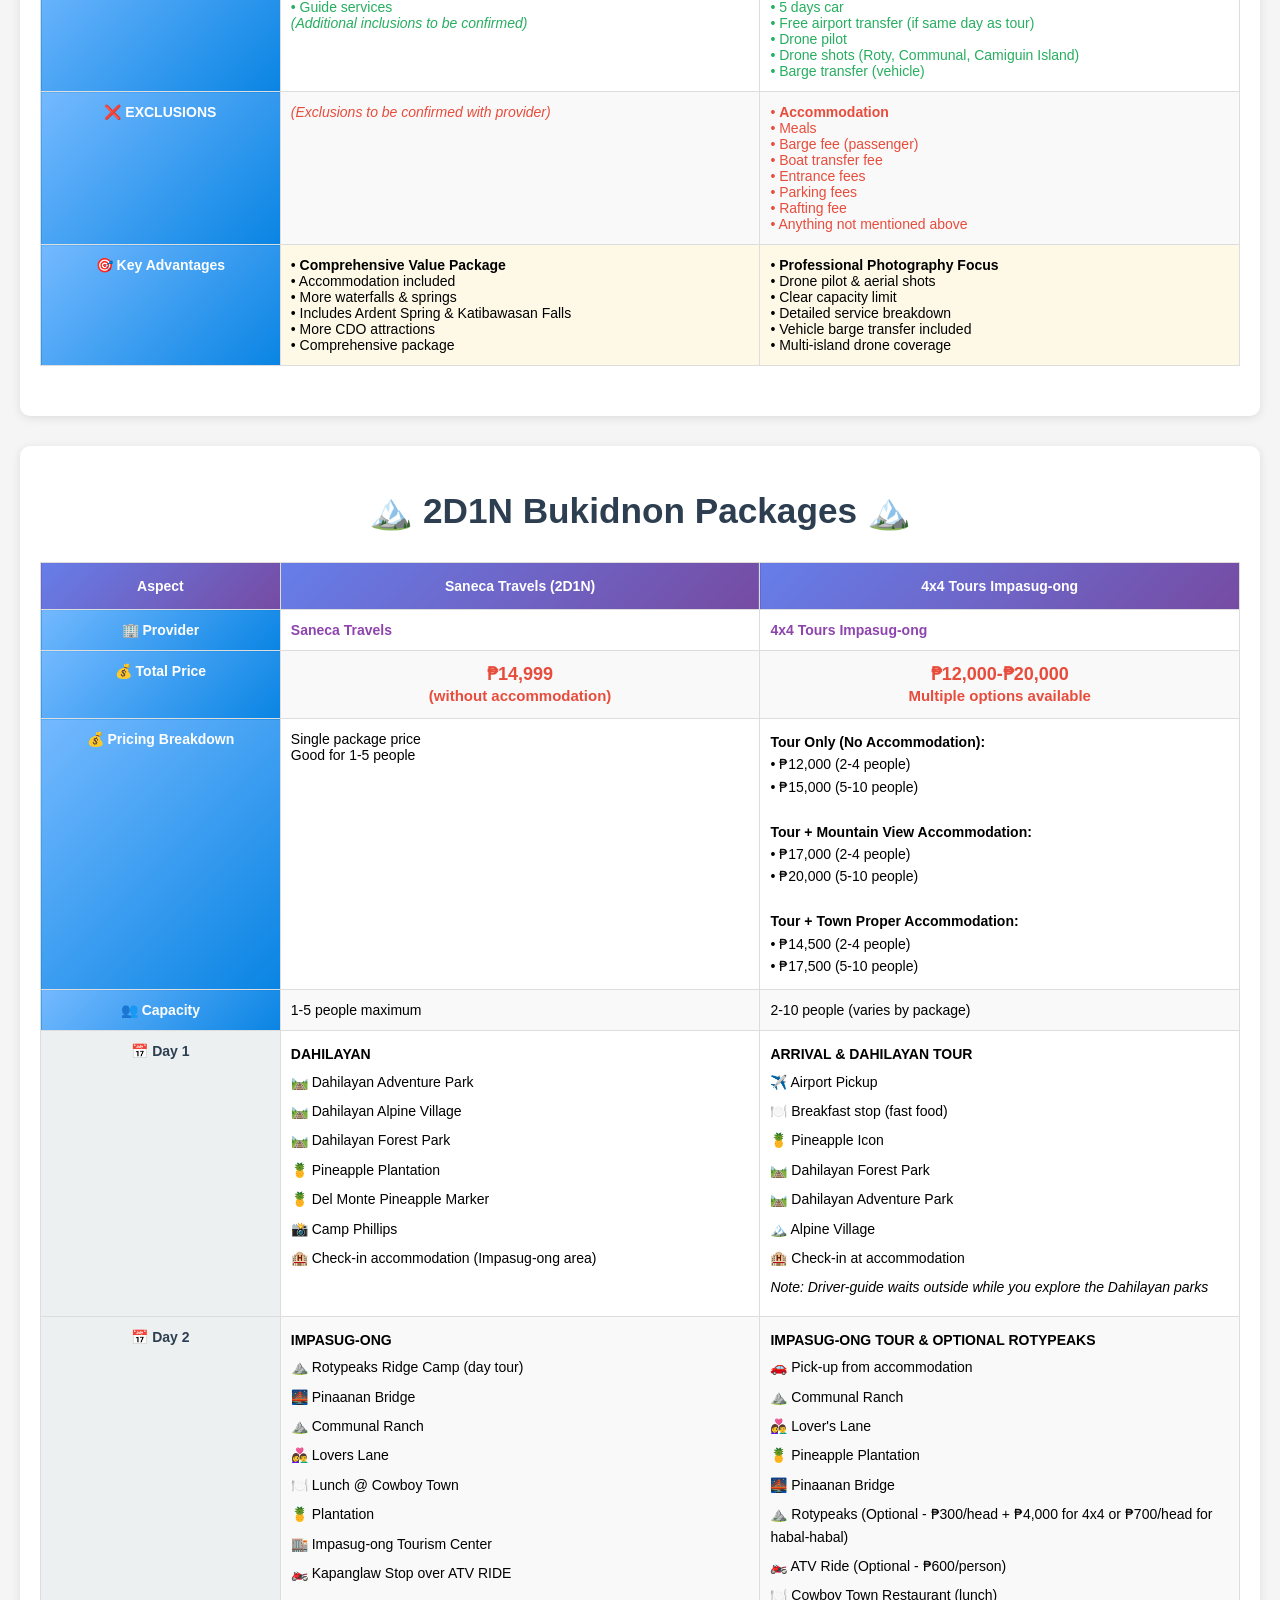
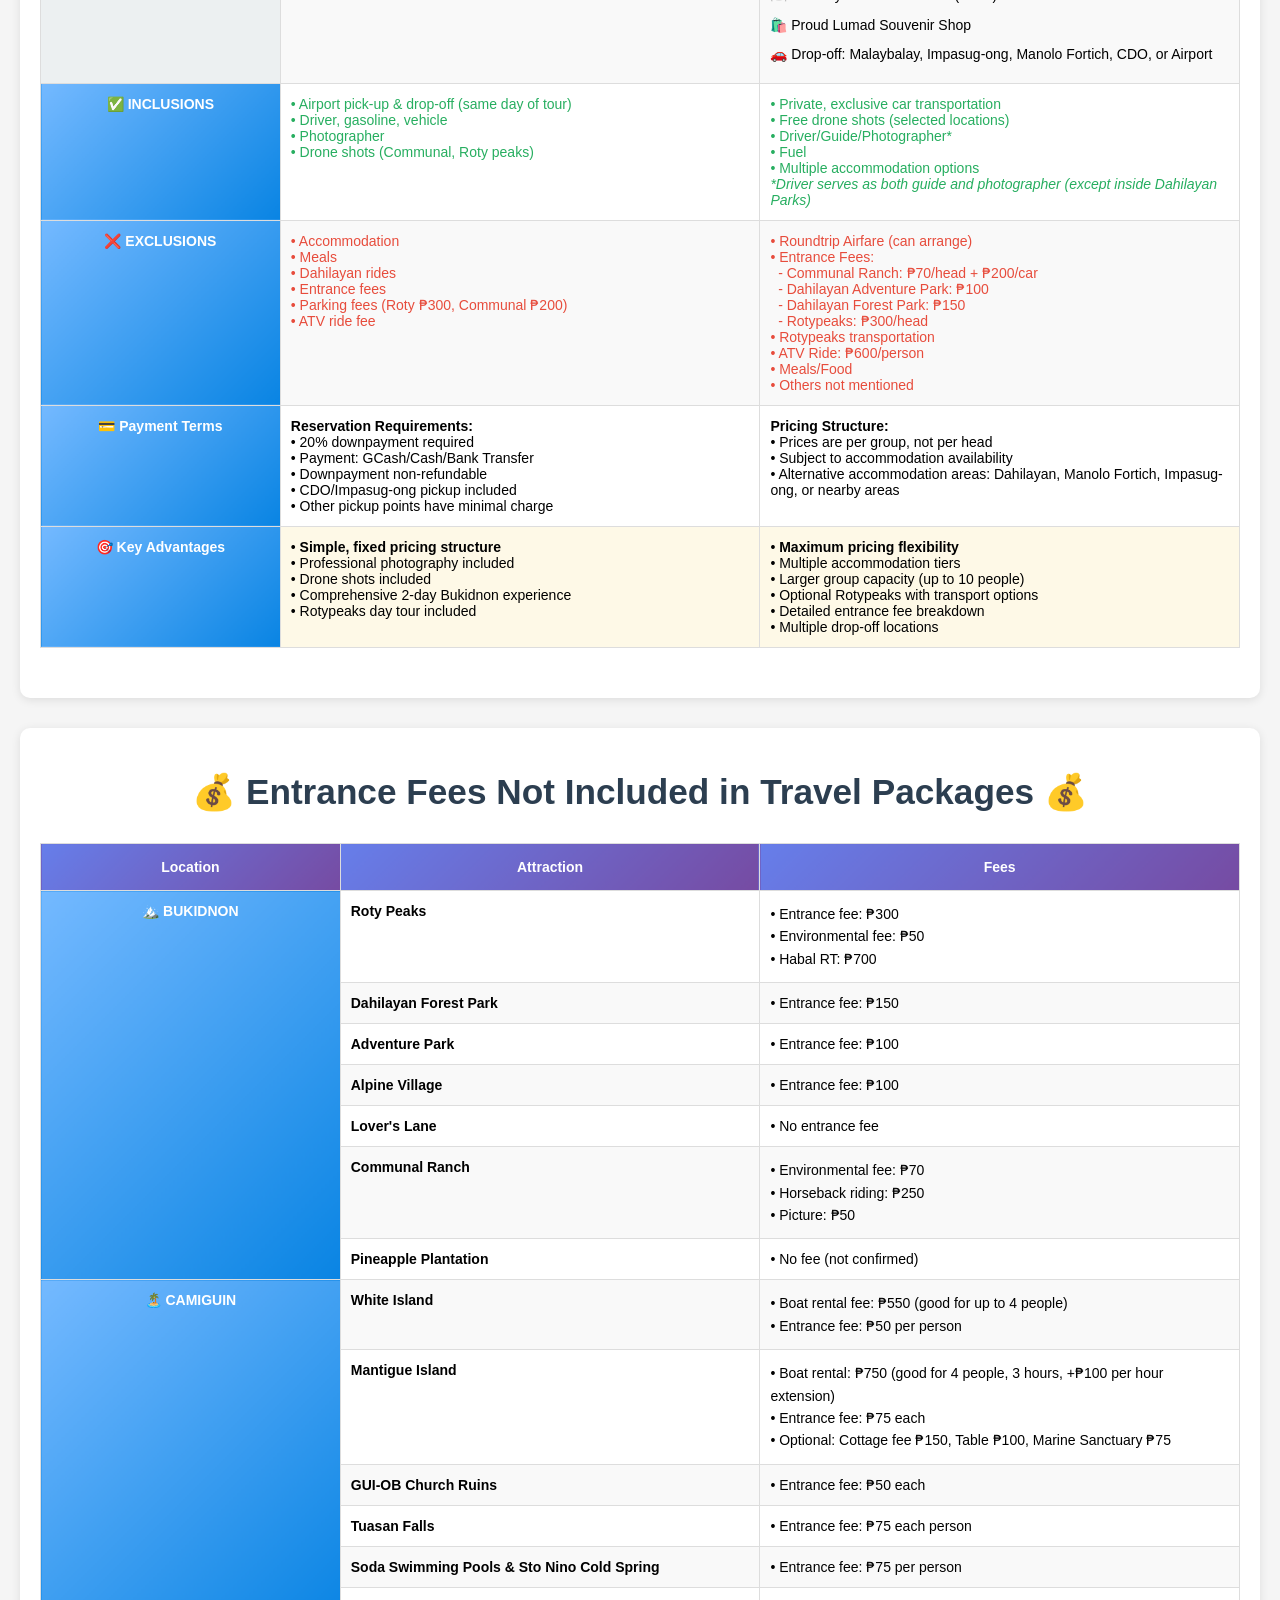
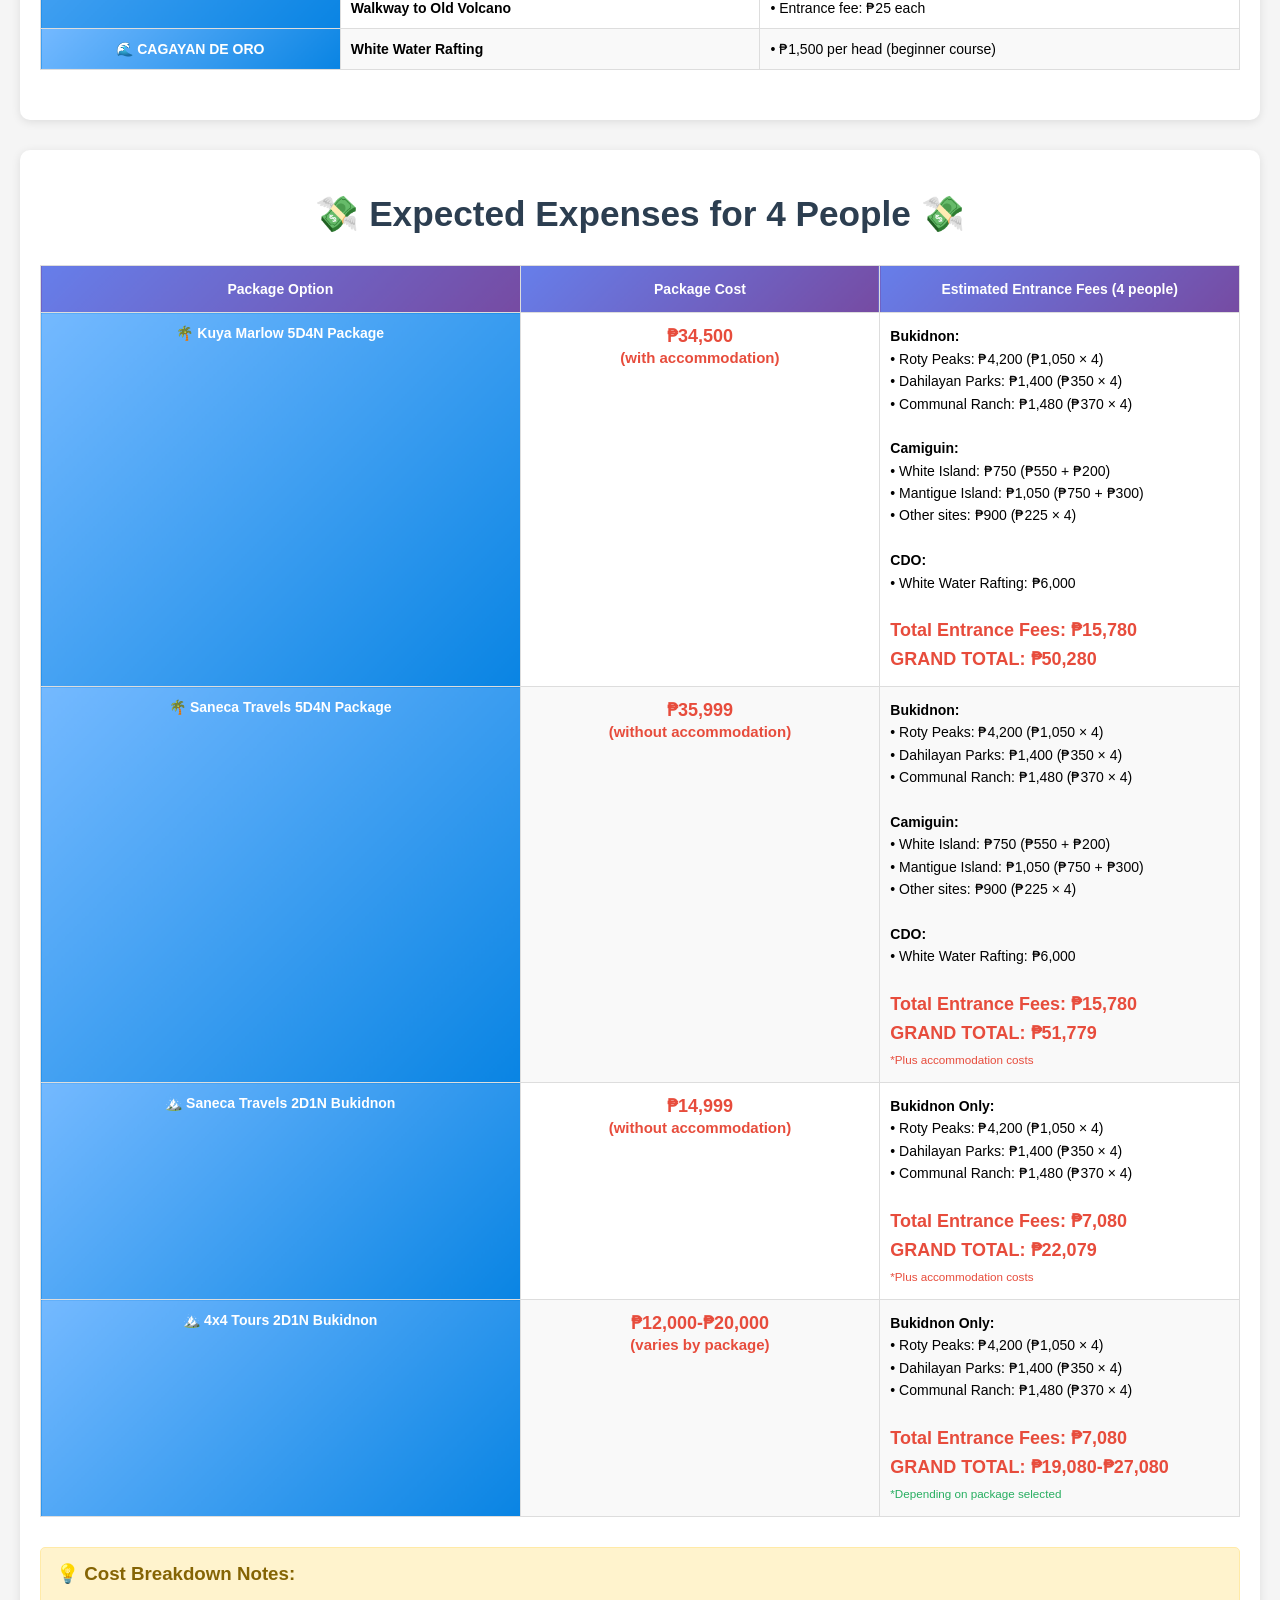
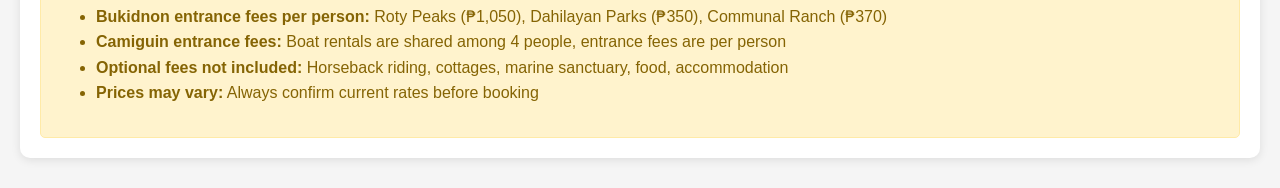
==== commit b0196b9b: "minor fix" ====
--- a/bukidnon.html
+++ b/bukidnon.html
@@ -3,6 +3,7 @@
 <head>
     <meta charset="UTF-8">
     <meta name="viewport" content="width=device-width, initial-scale=1.0">
+    <meta name="description" content="Compare 5D4N and 2D1N travel packages for Bukidnon, Camiguin, and CDO. Detailed price breakdown and inclusions for your Philippine island adventure.">
     <title>5D4N Travel Package Comparison</title>
     <style>
         body {
@@ -106,6 +107,25 @@
             font-weight: 600;
             color: #8e44ad;
         }
+
+        @media (max-width: 768px) {
+            .comparison-table {
+                font-size: 12px;
+            }
+            .container {
+                margin: 10px;
+                padding: 15px;
+            }
+        }
+
+        @media print {
+            .comparison-table tr:hover {
+                background-color: transparent;
+            }
+            body {
+                background-color: white;
+            }
+        }
     </style>
 </head>
 <body>
@@ -136,7 +156,7 @@
                 <tr>
                     <td class="category">👥 Capacity</td>
                     <td>Not specified</td>
-                    <td>1-5 pax maximum</td>
+                    <td>1-5 people maximum</td>
                 </tr>
                 
                 <tr>
@@ -173,8 +193,8 @@
                         <div>🛤️ Dahilayan Alpine Village</div>
                     </td>
                     <td class="activities">
-                        <strong>IMPASUGONG</strong><br>
-                        <div>🏛️ Panika Tourism Statue Impasugong</div>
+                        <strong>IMPASUG-ONG</strong><br>
+                        <div>🏛️ Panika Tourism Statue Impasug-ong</div>
                         <div>👩‍❤️‍👨 Lovers Lane</div>
                         <div>⛰️ Communal Ranch</div>
                         <div>⛰️ Roty Peaks</div>
@@ -255,7 +275,7 @@
                         • <strong>Accommodation included</strong><br>
                         • Transportation<br>
                         • Guide services<br>
-                        <em>(Specific inclusions not detailed)</em>
+                        <em>(Additional inclusions to be confirmed)</em>
                     </td>
                     <td class="inclusion">
                         • 5 days driver/guide<br>
@@ -271,7 +291,7 @@
                 <tr>
                     <td class="category">❌ EXCLUSIONS</td>
                     <td class="exclusion">
-                        <em>(Exclusions not specified)</em>
+                        <em>(Exclusions to be confirmed with provider)</em>
                     </td>
                     <td class="exclusion">
                         • <strong>Accommodation</strong><br>
@@ -288,7 +308,7 @@
                 <tr>
                     <td class="category">🎯 Key Advantages</td>
                     <td class="highlight-difference">
-                        • <strong>Best Overall Value</strong><br>
+                        • <strong>Comprehensive Value Package</strong><br>
                         • Accommodation included<br>
                         • More waterfalls & springs<br>
                         • Includes Ardent Spring & Katibawasan Falls<br>
@@ -334,24 +354,24 @@
                 
                 <tr>
                     <td class="category">💰 Pricing Breakdown</td>
-                    <td>Single package price<br>Good for 1-5 pax</td>
+                    <td>Single package price<br>Good for 1-5 people</td>
                     <td class="activities">
                         <strong>Tour Only (No Accommodation):</strong><br>
-                        • ₱12,000 (2-4 pax)<br>
-                        • ₱15,000 (5-10 pax)<br><br>
+                        • ₱12,000 (2-4 people)<br>
+                        • ₱15,000 (5-10 people)<br><br>
                         <strong>Tour + Mountain View Accommodation:</strong><br>
-                        • ₱17,000 (2-4 pax)<br>
-                        • ₱20,000 (5-10 pax)<br><br>
+                        • ₱17,000 (2-4 people)<br>
+                        • ₱20,000 (5-10 people)<br><br>
                         <strong>Tour + Town Proper Accommodation:</strong><br>
-                        • ₱14,500 (2-4 pax)<br>
-                        • ₱17,500 (5-10 pax)
+                        • ₱14,500 (2-4 people)<br>
+                        • ₱17,500 (5-10 people)
                     </td>
                 </tr>
                 
                 <tr>
                     <td class="category">👥 Capacity</td>
-                    <td>1-5 pax maximum</td>
-                    <td>2-10 pax (varies by package)</td>
+                    <td>1-5 people maximum</td>
+                    <td>2-10 people (varies by package)</td>
                 </tr>
                 
                 <tr>
@@ -375,7 +395,7 @@
                         <div>🛤️ Dahilayan Adventure Park</div>
                         <div>🏔️ Alpine Village</div>
                         <div>🏨 Check-in at accommodation</div>
-                        <div><em>Note: Driver-guide waits outside while you explore Dahilayan parks</em></div>
+                        <div><em>Note: Driver-guide waits outside while you explore the Dahilayan parks</em></div>
                     </td>
                 </tr>
                 
@@ -393,17 +413,17 @@
                         <div>🏍️ Kapanglaw Stop over ATV RIDE</div>
                     </td>
                     <td class="activities">
-                        <strong>IMPASUGONG TOUR & OPTIONAL ROTYPEAKS</strong><br>
+                        <strong>IMPASUG-ONG TOUR & OPTIONAL ROTYPEAKS</strong><br>
                         <div>🚗 Pick-up from accommodation</div>
                         <div>⛰️ Communal Ranch</div>
                         <div>👩‍❤️‍👨 Lover's Lane</div>
                         <div>🍍 Pineapple Plantation</div>
                         <div>🌉 Pinaanan Bridge</div>
-                        <div>⛰️ Rotypeaks (Optional - ₱300/head + ₱4,000 4x4 or ₱700/head habal-habal)</div>
-                        <div>🏍️ ATV Ride (Optional - ₱600/pax)</div>
+                        <div>⛰️ Rotypeaks (Optional - ₱300/head + ₱4,000 for 4x4 or ₱700/head for habal-habal)</div>
+                        <div>🏍️ ATV Ride (Optional - ₱600/person)</div>
                         <div>🍽️ Cowboy Town Restaurant (lunch)</div>
                         <div>🛍️ Proud Lumad Souvenir Shop</div>
-                        <div>🚗 Drop-off: Malaybalay, Impasugong, Manolo Fortich, CDO, or Airport</div>
+                        <div>🚗 Drop-off: Malaybalay, Impasug-ong, Manolo Fortich, CDO, or Airport</div>
                     </td>
                 </tr>
                 
@@ -421,7 +441,7 @@
                         • Driver/Guide/Photographer*<br>
                         • Fuel<br>
                         • Multiple accommodation options<br>
-                        <em>*Driver acts as guide and photographer (except inside Dahilayan Parks)</em>
+                        <em>*Driver serves as both guide and photographer (except inside Dahilayan Parks)</em>
                     </td>
                 </tr>
                 
@@ -443,7 +463,7 @@
                         &nbsp;&nbsp;- Dahilayan Forest Park: ₱150<br>
                         &nbsp;&nbsp;- Rotypeaks: ₱300/head<br>
                         • Rotypeaks transportation<br>
-                        • ATV Ride: ₱600/pax<br>
+                        • ATV Ride: ₱600/person<br>
                         • Meals/Food<br>
                         • Others not mentioned
                     </td>
@@ -463,14 +483,14 @@
                         <strong>Pricing Structure:</strong><br>
                         • Prices are per group, not per head<br>
                         • Subject to accommodation availability<br>
-                        • Alternative accommodation areas: Dahilayan, Manolo Fortich, Impasugong, or nearby areas
+                        • Alternative accommodation areas: Dahilayan, Manolo Fortich, Impasug-ong, or nearby areas
                     </td>
                 </tr>
                 
                 <tr>
                     <td class="category">🎯 Key Advantages</td>
                     <td class="highlight-difference">
-                        • <strong>Fixed simple pricing</strong><br>
+                        • <strong>Simple, fixed pricing structure</strong><br>
                         • Professional photography included<br>
                         • Drone shots included<br>
                         • Comprehensive 2-day Bukidnon experience<br>
@@ -479,7 +499,7 @@
                     <td class="highlight-difference">
                         • <strong>Maximum pricing flexibility</strong><br>
                         • Multiple accommodation tiers<br>
-                        • Larger group capacity (up to 10 pax)<br>
+                        • Larger group capacity (up to 10 people)<br>
                         • Optional Rotypeaks with transport options<br>
                         • Detailed entrance fee breakdown<br>
                         • Multiple drop-off locations
@@ -543,7 +563,7 @@
                     <td class="category" rowspan="6">🏝️ CAMIGUIN</td>
                     <td><strong>White Island</strong></td>
                     <td class="activities">
-                        • Boat rental fee: ₱550 (good for 4 people)<br>
+                        • Boat rental fee: ₱550 (good for up to 4 people)<br>
                         • Entrance fee: ₱50 per person
                     </td>
                 </tr>
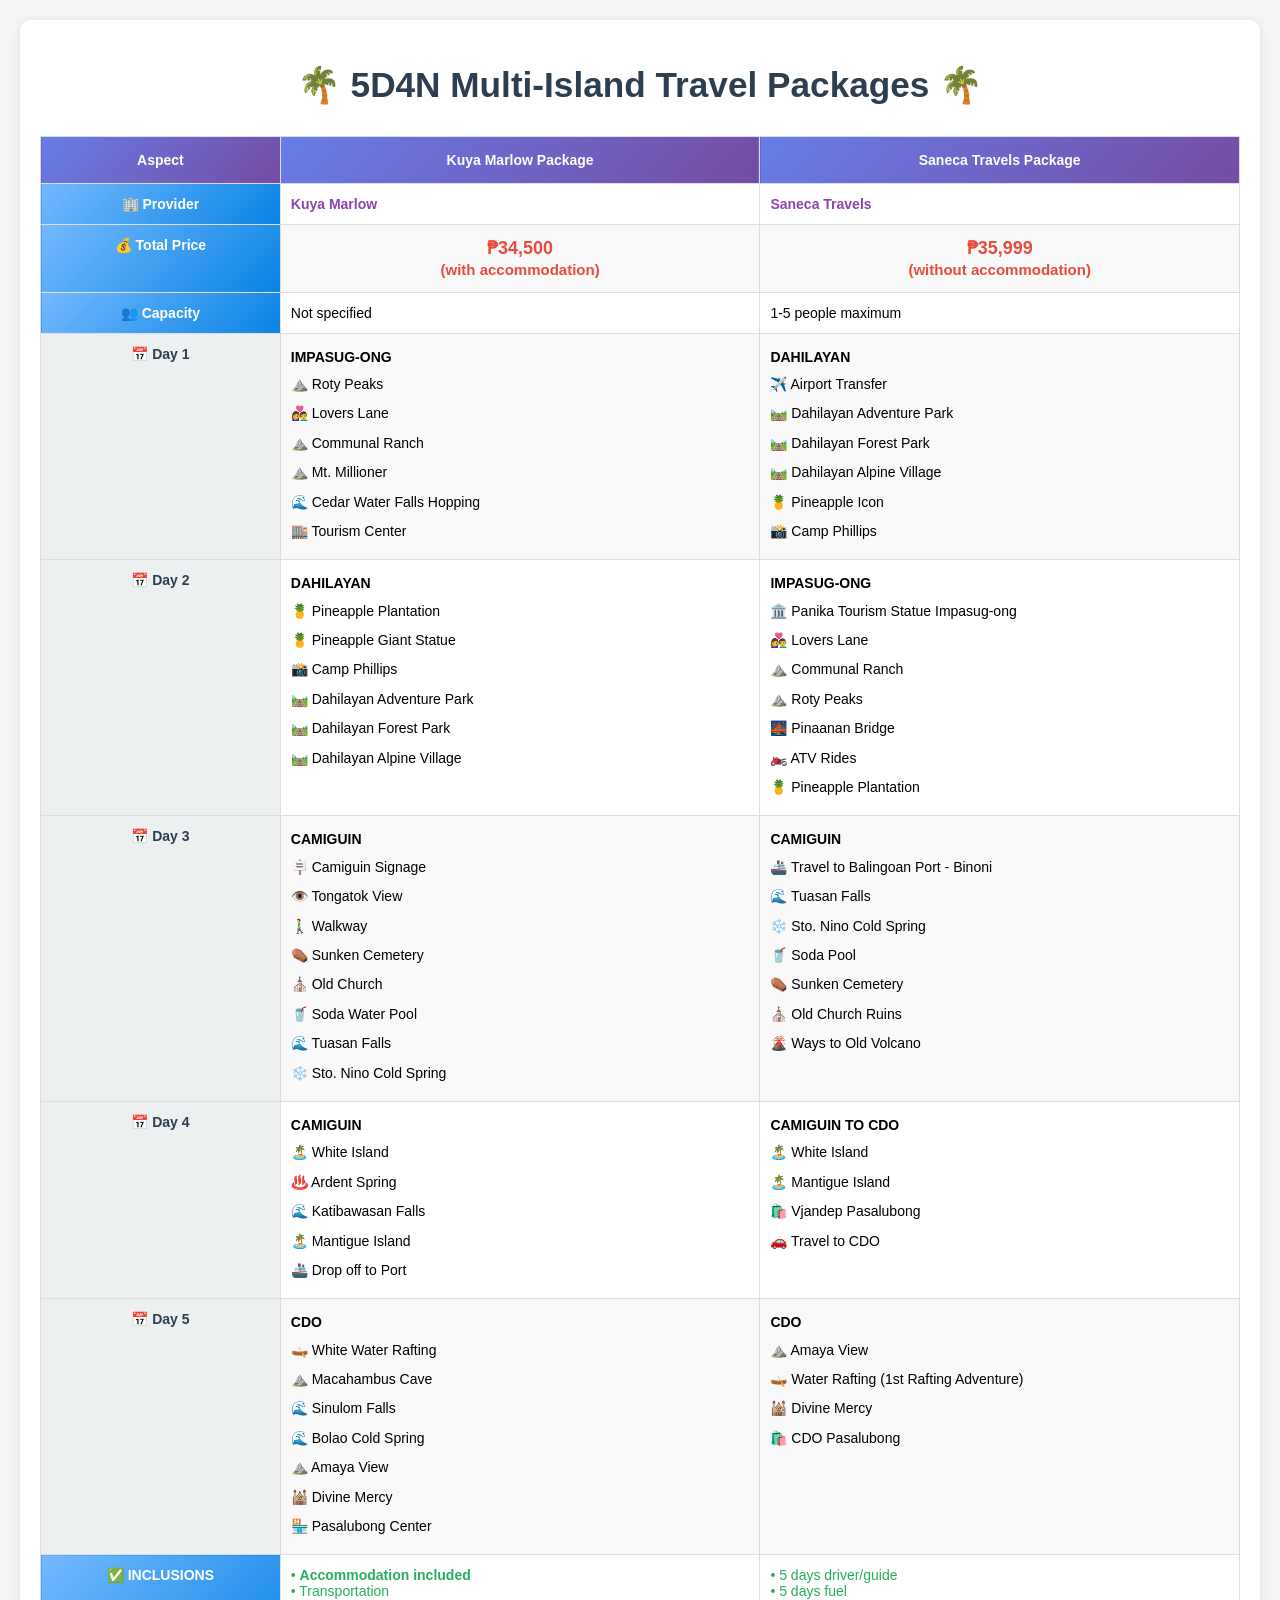
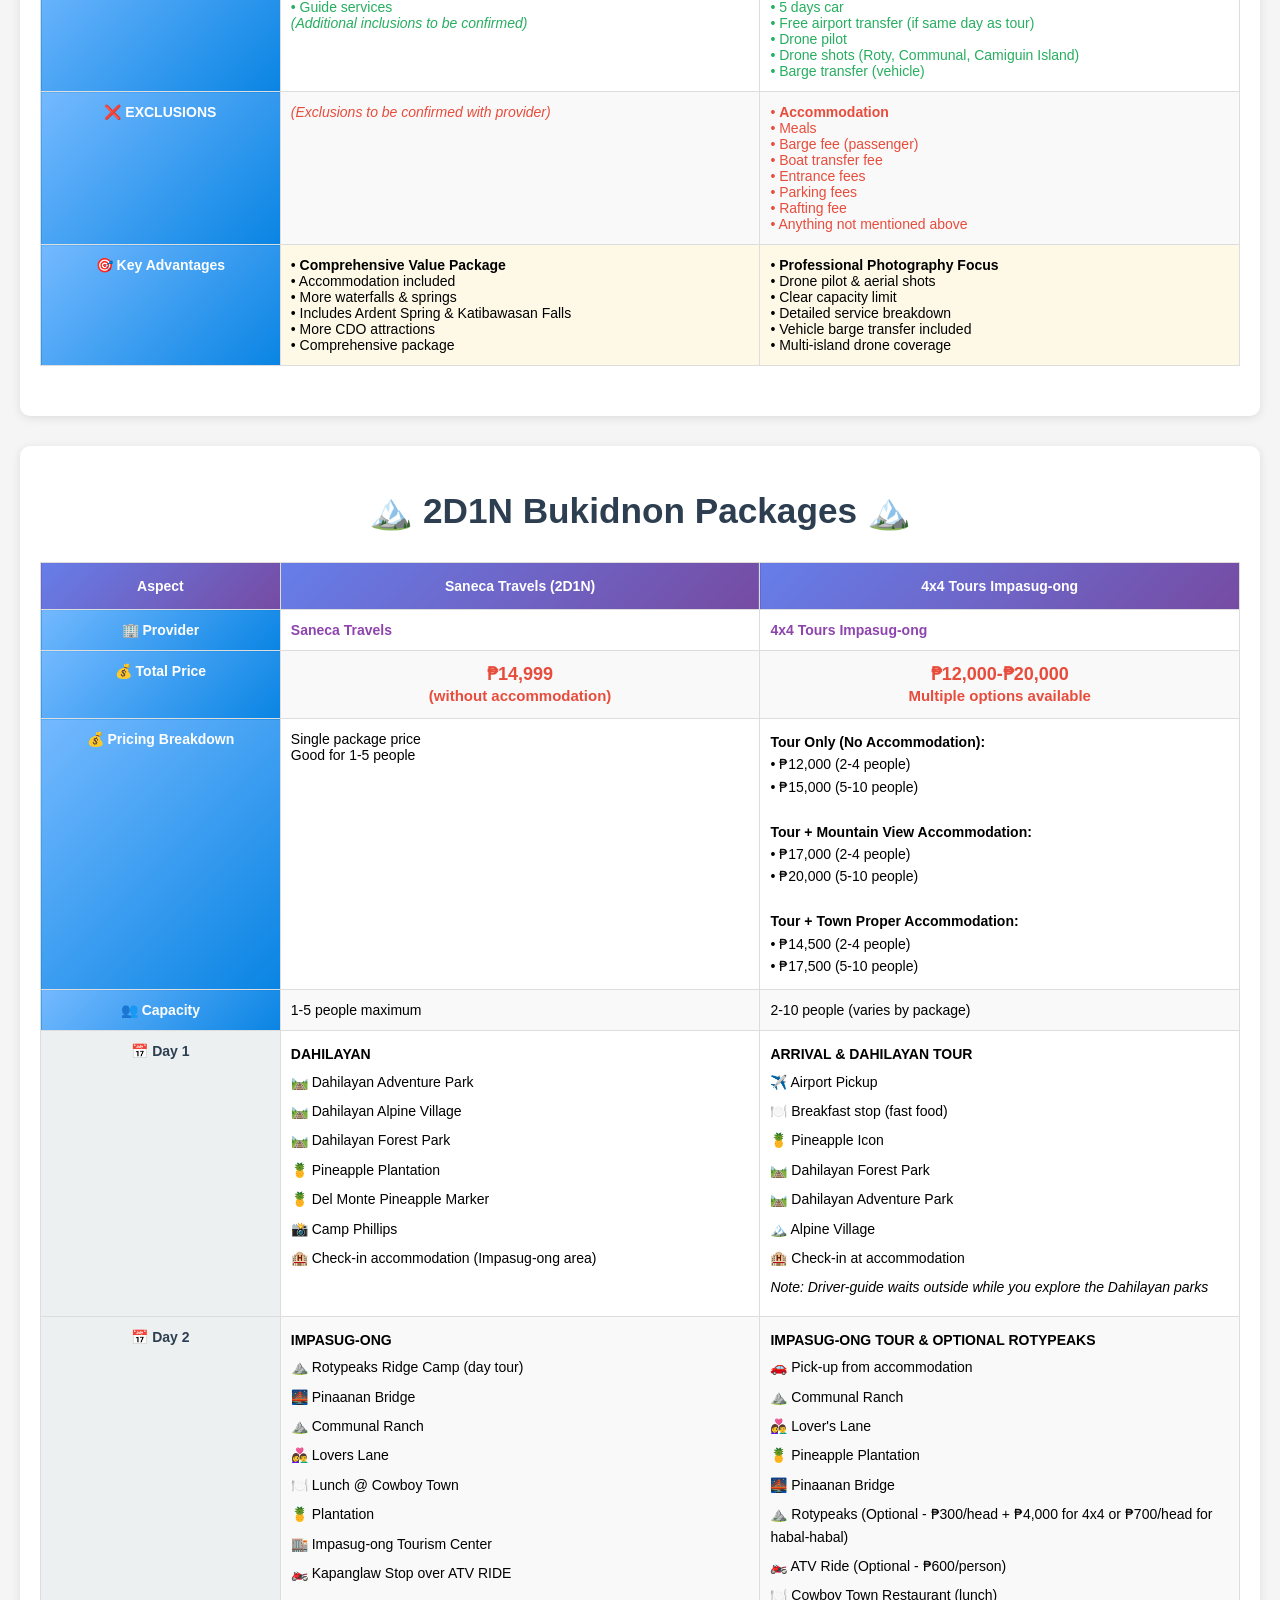
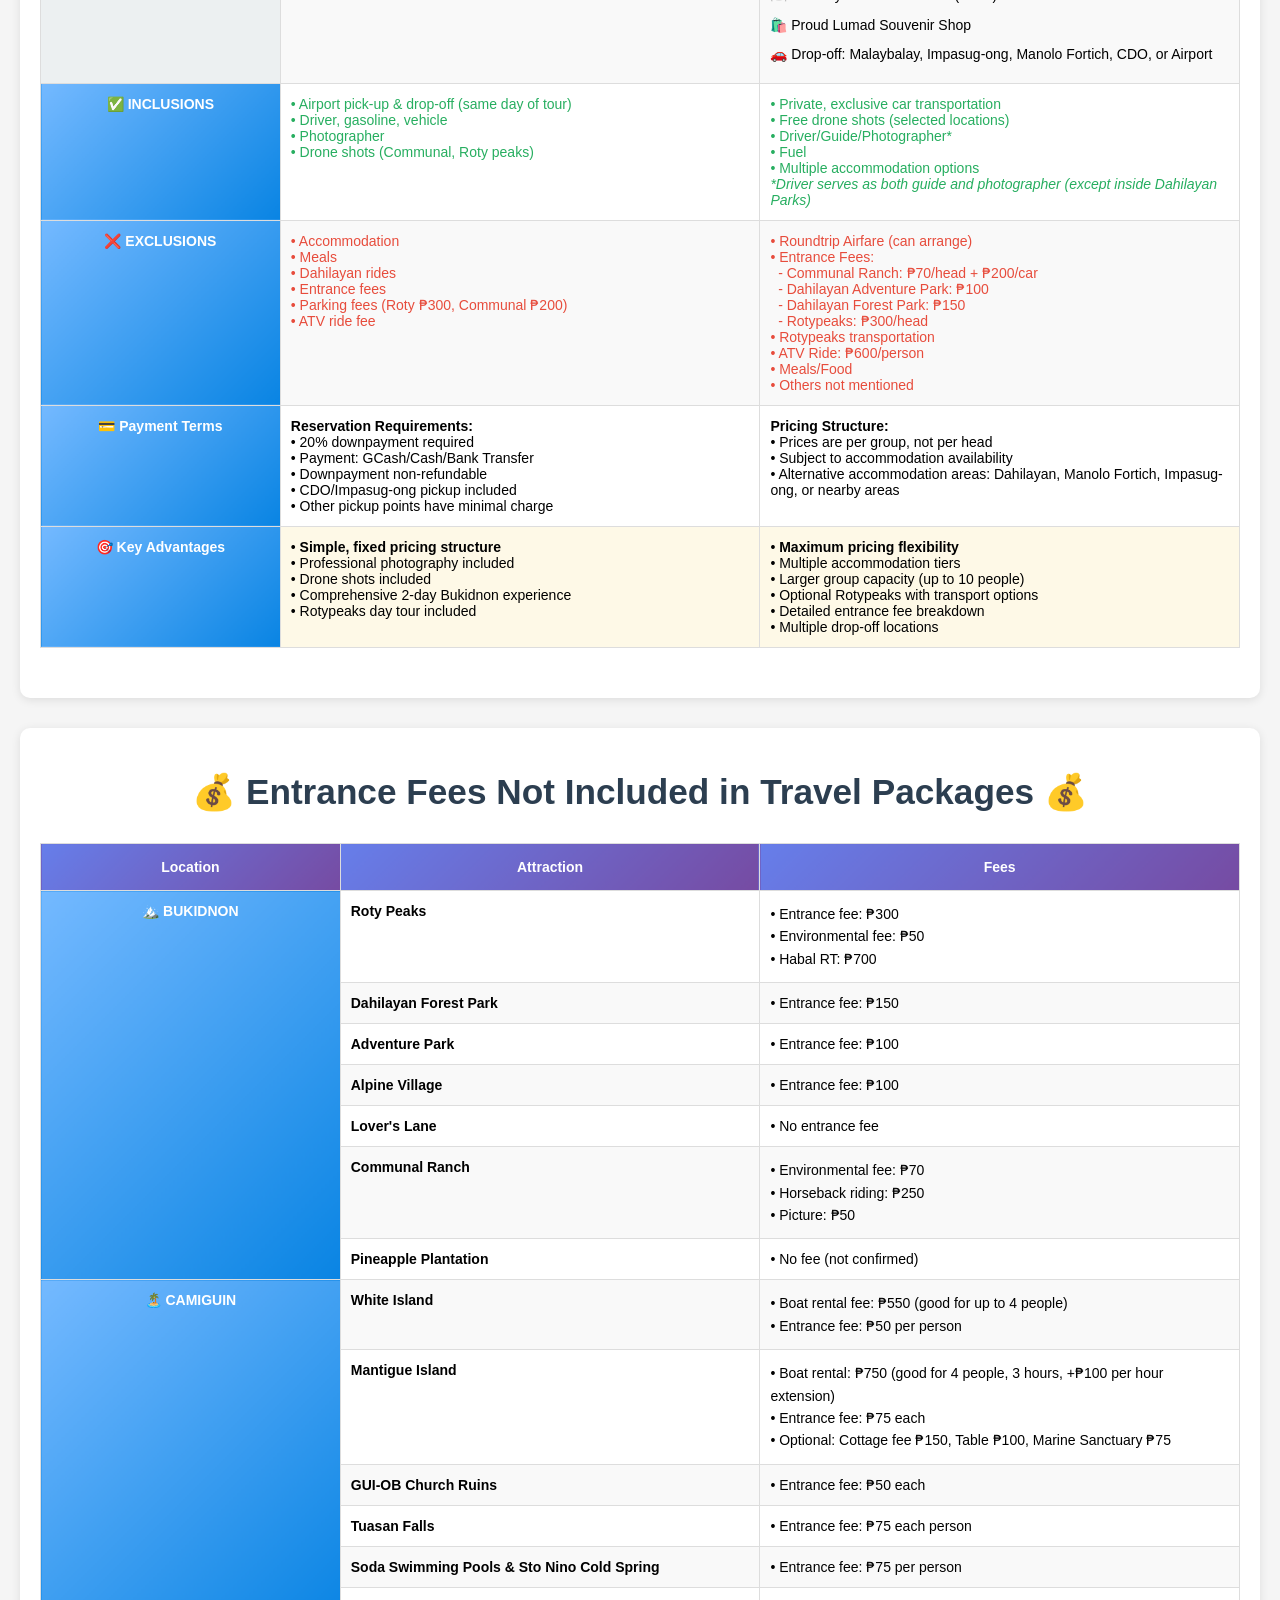
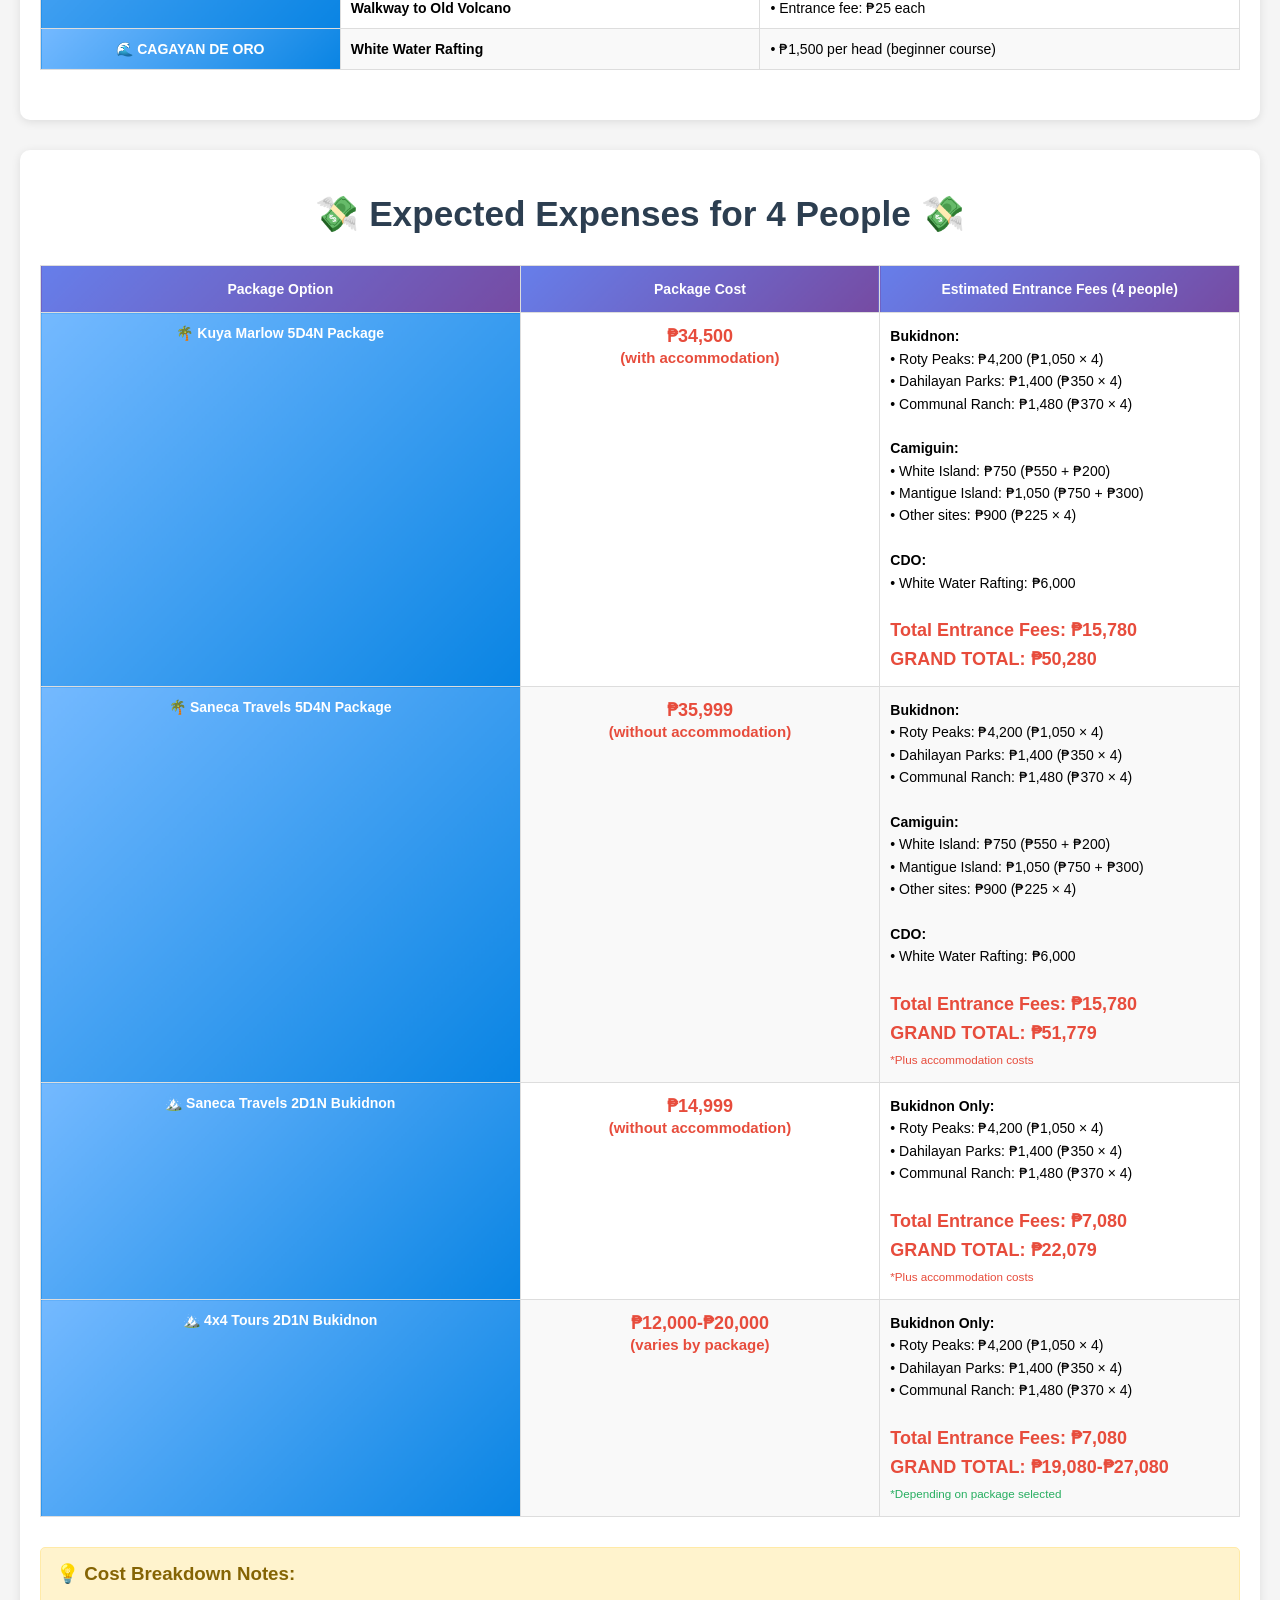
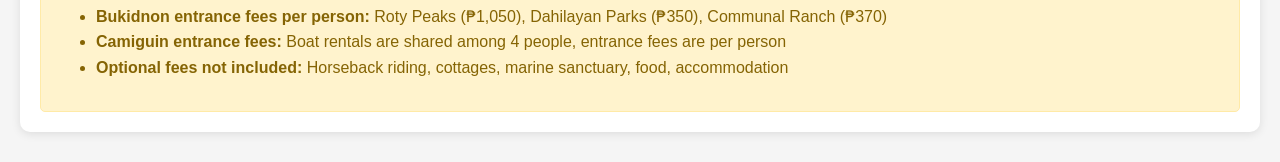
==== commit 38554150: "wip" ====
--- a/bukidnon.html
+++ b/bukidnon.html
@@ -696,7 +696,6 @@
                 <li><strong>Bukidnon entrance fees per person:</strong> Roty Peaks (₱1,050), Dahilayan Parks (₱350), Communal Ranch (₱370)</li>
                 <li><strong>Camiguin entrance fees:</strong> Boat rentals are shared among 4 people, entrance fees are per person</li>
                 <li><strong>Optional fees not included:</strong> Horseback riding, cottages, marine sanctuary, food, accommodation</li>
-                <li><strong>Prices may vary:</strong> Always confirm current rates before booking</li>
             </ul>
         </div>
     </div>
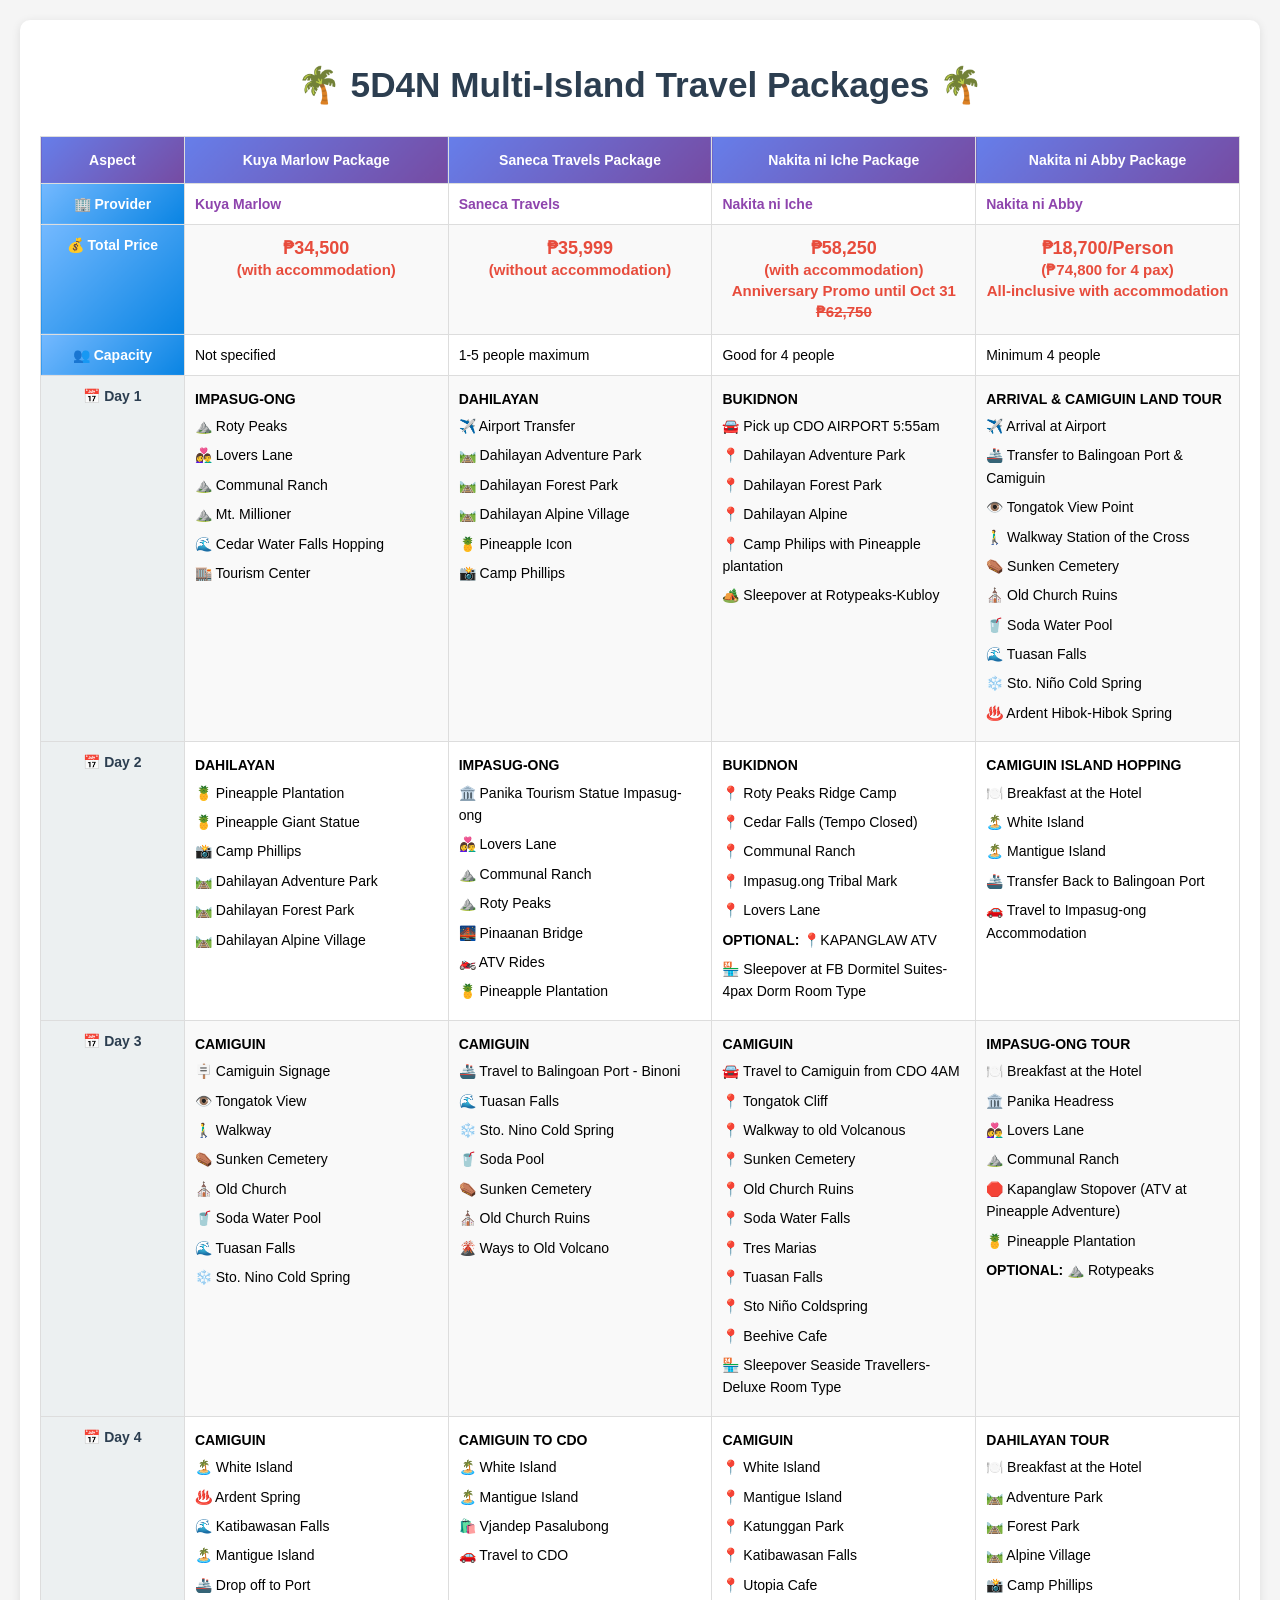
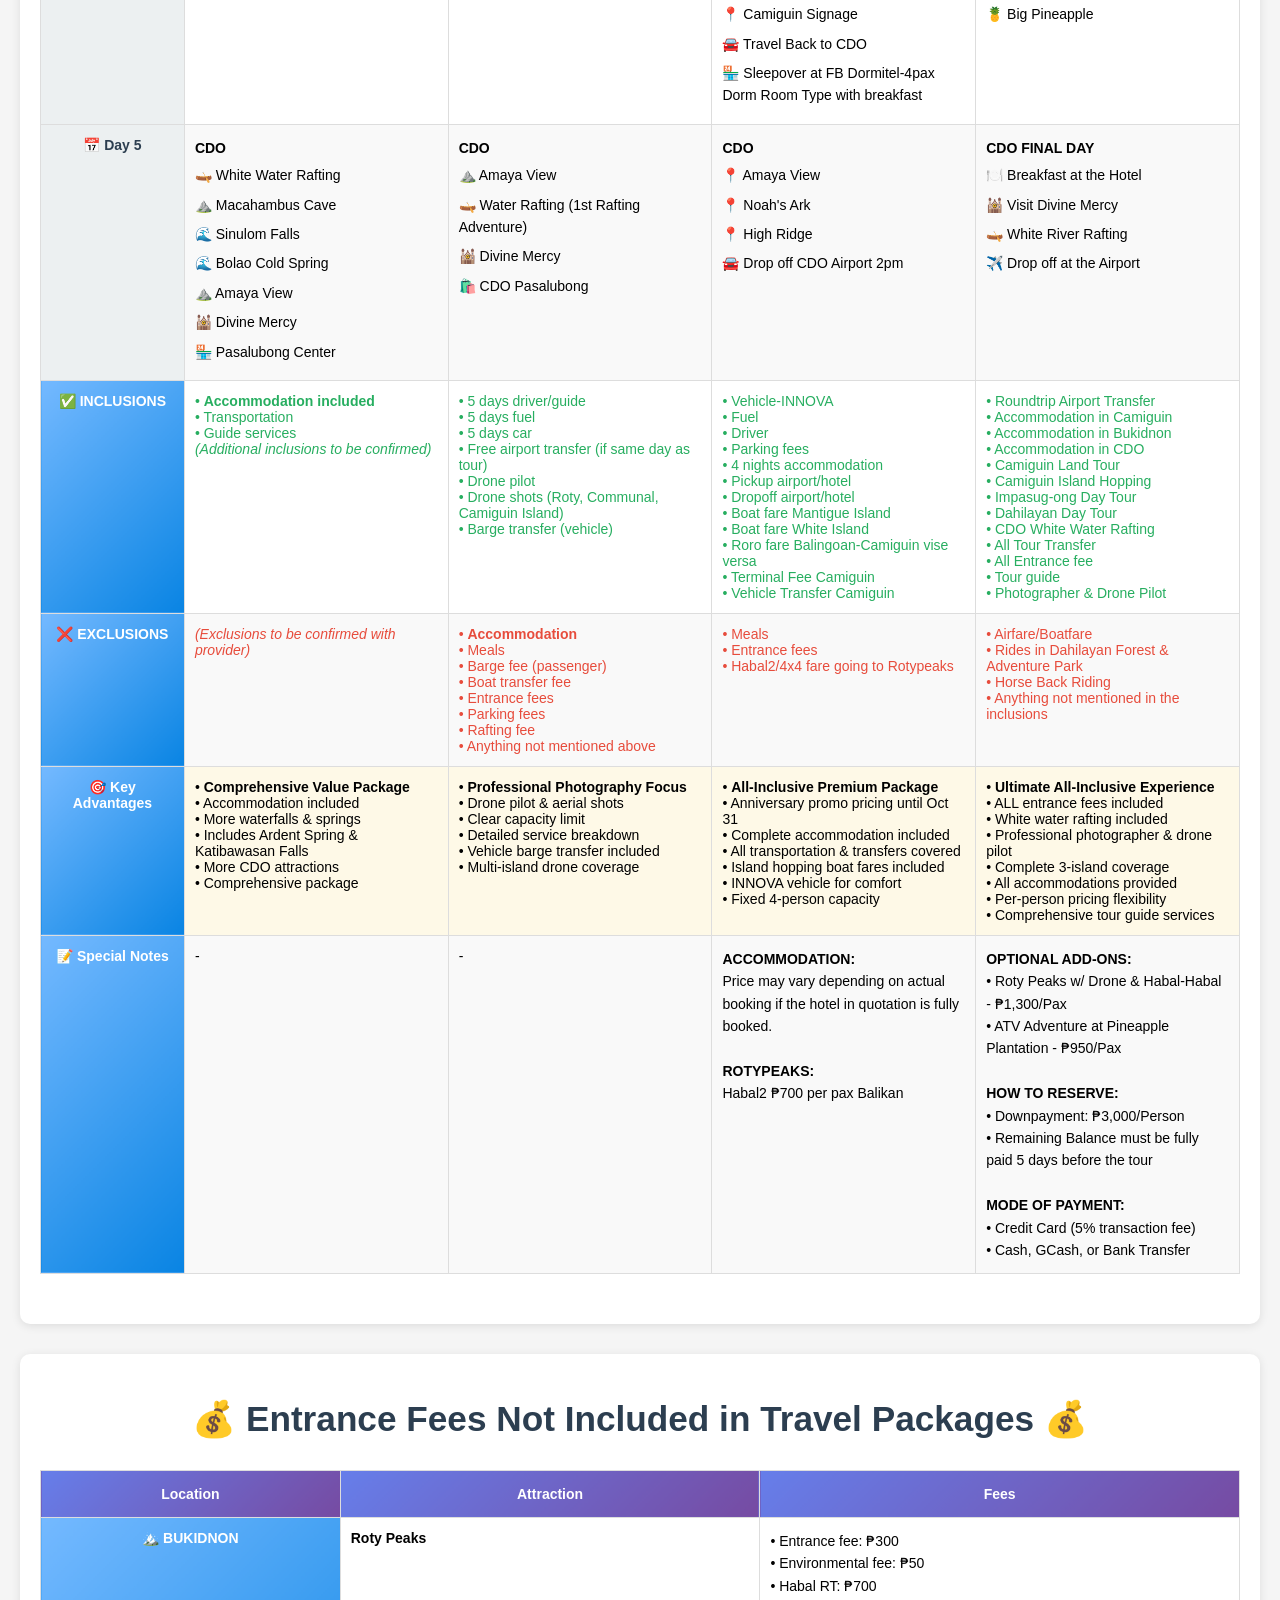
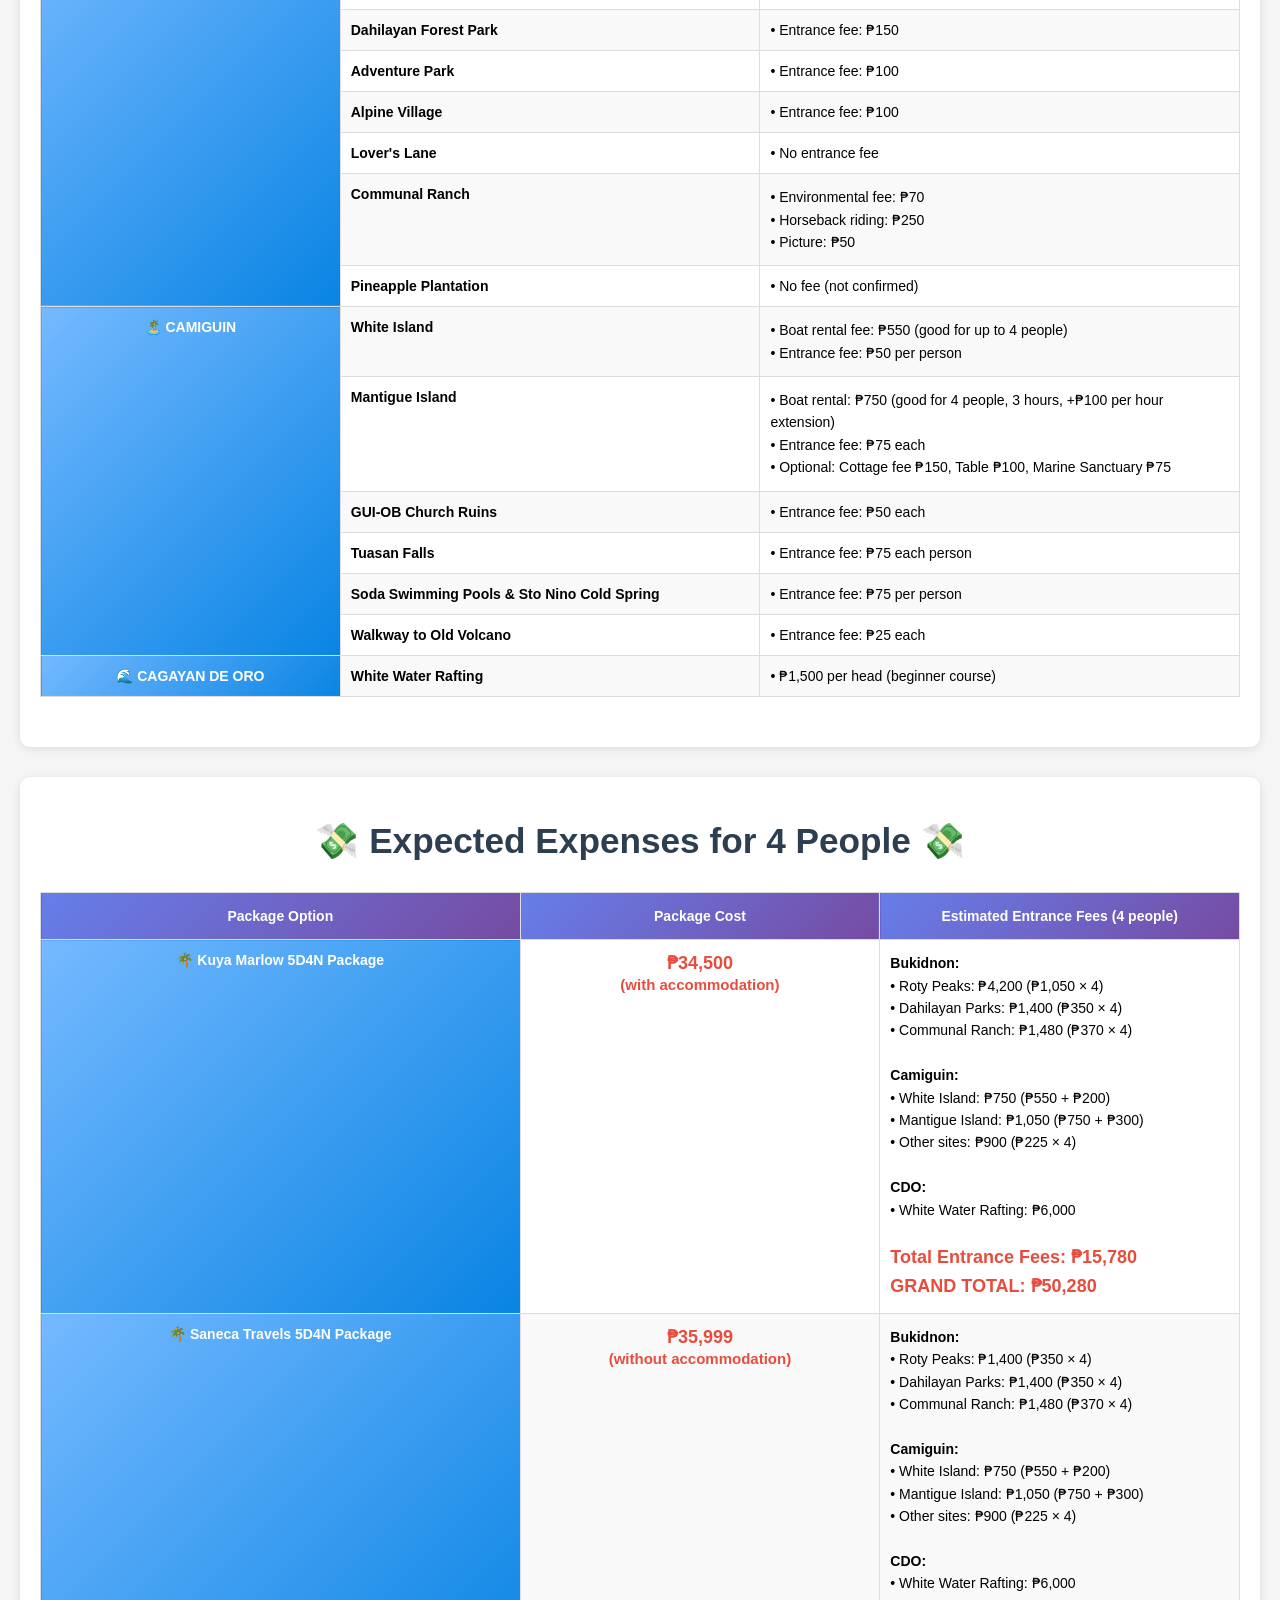
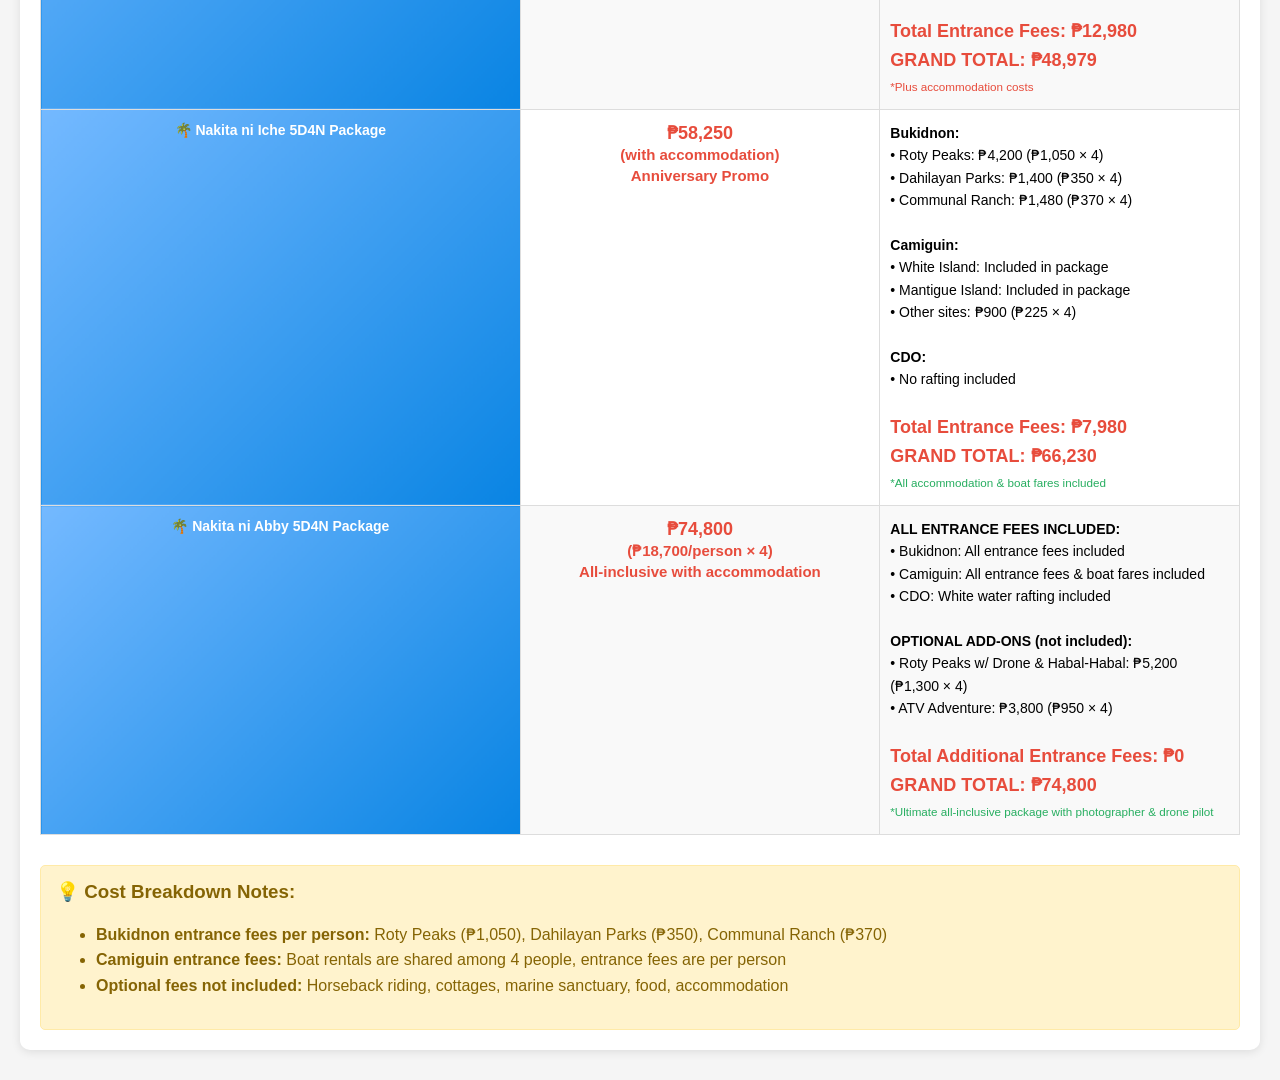
==== commit 0c99d690: "update" ====
--- a/bukidnon.html
+++ b/bukidnon.html
@@ -109,12 +109,100 @@
         }
 
         @media (max-width: 768px) {
+            body {
+                margin: 10px;
+            }
+            
+            .container {
+                margin: 5px;
+                padding: 10px;
+                overflow-x: auto;
+            }
+            
+            h1 {
+                font-size: 1.5em;
+                margin-bottom: 20px;
+            }
+            
             .comparison-table {
-                font-size: 12px;
-            }
+                font-size: 10px;
+                min-width: 800px;
+                overflow-x: auto;
+                display: block;
+                white-space: nowrap;
+            }
+            
+            .comparison-table thead,
+            .comparison-table tbody,
+            .comparison-table th,
+            .comparison-table td,
+            .comparison-table tr {
+                display: block;
+            }
+            
+            .comparison-table thead tr {
+                position: absolute;
+                top: -9999px;
+                left: -9999px;
+            }
+            
+            .comparison-table tr {
+                border: 1px solid #ccc;
+                margin-bottom: 10px;
+                padding: 10px;
+                background: white;
+                border-radius: 5px;
+            }
+            
+            .comparison-table td {
+                border: none;
+                padding: 8px;
+                text-align: left;
+                white-space: normal;
+                position: relative;
+                padding-left: 30%;
+            }
+            
+            .comparison-table td:before {
+                content: attr(data-label) ": ";
+                position: absolute;
+                left: 6px;
+                width: 25%;
+                padding-right: 10px;
+                white-space: nowrap;
+                font-weight: bold;
+                color: #333;
+            }
+            
+            .activities {
+                line-height: 1.4;
+            }
+            
+            .activities div {
+                margin: 2px 0;
+                padding: 1px 0;
+            }
+            
+            .price {
+                font-size: 16px;
+            }
+        }
+        
+        @media (max-width: 480px) {
+            .comparison-table {
+                font-size: 9px;
+            }
+            
             .container {
-                margin: 10px;
-                padding: 15px;
+                padding: 5px;
+            }
+            
+            h1 {
+                font-size: 1.3em;
+            }
+            
+            .price {
+                font-size: 14px;
             }
         }
 
@@ -135,9 +223,11 @@
         <table class="comparison-table">
             <thead>
                 <tr>
-                    <th style="width: 20%;">Aspect</th>
-                    <th style="width: 40%;">Kuya Marlow Package</th>
-                    <th style="width: 40%;">Saneca Travels Package</th>
+                    <th style="width: 12%;">Aspect</th>
+                    <th style="width: 22%;">Kuya Marlow Package</th>
+                    <th style="width: 22%;">Saneca Travels Package</th>
+                    <th style="width: 22%;">Nakita ni Iche Package</th>
+                    <th style="width: 22%;">Nakita ni Abby Package</th>
                 </tr>
             </thead>
             <tbody>
@@ -145,18 +235,24 @@
                     <td class="category">🏢 Provider</td>
                     <td class="provider">Kuya Marlow</td>
                     <td class="provider">Saneca Travels</td>
+                    <td class="provider">Nakita ni Iche</td>
+                    <td class="provider">Nakita ni Abby</td>
                 </tr>
                 
                 <tr>
                     <td class="category">💰 Total Price</td>
                     <td class="price">₱34,500<br><small>(with accommodation)</small></td>
                     <td class="price">₱35,999<br><small>(without accommodation)</small></td>
+                    <td class="price">₱58,250<br><small>(with accommodation)<br>Anniversary Promo until Oct 31<br><strike>₱62,750</strike></small></td>
+                    <td class="price">₱18,700/Person<br><small>(₱74,800 for 4 pax)<br>All-inclusive with accommodation</small></td>
                 </tr>
                 
                 <tr>
                     <td class="category">👥 Capacity</td>
                     <td>Not specified</td>
                     <td>1-5 people maximum</td>
+                    <td>Good for 4 people</td>
+                    <td>Minimum 4 people</td>
                 </tr>
                 
                 <tr>
@@ -178,6 +274,28 @@
                         <div>🛤️ Dahilayan Alpine Village</div>
                         <div>🍍 Pineapple Icon</div>
                         <div>📸 Camp Phillips</div>
+                    </td>
+                    <td class="activities">
+                        <strong>BUKIDNON</strong><br>
+                        <div>🚘 Pick up CDO AIRPORT 5:55am</div>
+                        <div>📍 Dahilayan Adventure Park</div>
+                        <div>📍 Dahilayan Forest Park</div>
+                        <div>📍 Dahilayan Alpine</div>
+                        <div>📍 Camp Philips with Pineapple plantation</div>
+                        <div>🏕️ Sleepover at Rotypeaks-Kubloy</div>
+                    </td>
+                    <td class="activities">
+                        <strong>ARRIVAL & CAMIGUIN LAND TOUR</strong><br>
+                        <div>✈️ Arrival at Airport</div>
+                        <div>🚢 Transfer to Balingoan Port & Camiguin</div>
+                        <div>👁️ Tongatok View Point</div>
+                        <div>🚶‍♂️ Walkway Station of the Cross</div>
+                        <div>⚰️ Sunken Cemetery</div>
+                        <div>⛪ Old Church Ruins</div>
+                        <div>🥤 Soda Water Pool</div>
+                        <div>🌊 Tuasan Falls</div>
+                        <div>❄️ Sto. Niño Cold Spring</div>
+                        <div>♨️ Ardent Hibok-Hibok Spring</div>
                     </td>
                 </tr>
                 
@@ -201,6 +319,24 @@
                         <div>🌉 Pinaanan Bridge</div>
                         <div>🏍️ ATV Rides</div>
                         <div>🍍 Pineapple Plantation</div>
+                    </td>
+                    <td class="activities">
+                        <strong>BUKIDNON</strong><br>
+                        <div>📍 Roty Peaks Ridge Camp</div>
+                        <div>📍 Cedar Falls (Tempo Closed)</div>
+                        <div>📍 Communal Ranch</div>
+                        <div>📍 Impasug.ong Tribal Mark</div>
+                        <div>📍 Lovers Lane</div>
+                        <div><strong>OPTIONAL:</strong> 📍KAPANGLAW ATV</div>
+                        <div>🏪 Sleepover at FB Dormitel Suites-4pax Dorm Room Type</div>
+                    </td>
+                    <td class="activities">
+                        <strong>CAMIGUIN ISLAND HOPPING</strong><br>
+                        <div>🍽️ Breakfast at the Hotel</div>
+                        <div>🏝️ White Island</div>
+                        <div>🏝️ Mantigue Island</div>
+                        <div>🚢 Transfer Back to Balingoan Port</div>
+                        <div>🚗 Travel to Impasug-ong Accommodation</div>
                     </td>
                 </tr>
                 
@@ -227,6 +363,30 @@
                         <div>⛪ Old Church Ruins</div>
                         <div>🌋 Ways to Old Volcano</div>
                     </td>
+                    <td class="activities">
+                        <strong>CAMIGUIN</strong><br>
+                        <div>🚘 Travel to Camiguin from CDO 4AM</div>
+                        <div>📍 Tongatok Cliff</div>
+                        <div>📍 Walkway to old Volcanous</div>
+                        <div>📍 Sunken Cemetery</div>
+                        <div>📍 Old Church Ruins</div>
+                        <div>📍 Soda Water Falls</div>
+                        <div>📍 Tres Marias</div>
+                        <div>📍 Tuasan Falls</div>
+                        <div>📍 Sto Niño Coldspring</div>
+                        <div>📍 Beehive Cafe</div>
+                        <div>🏪 Sleepover Seaside Travellers-Deluxe Room Type</div>
+                    </td>
+                    <td class="activities">
+                        <strong>IMPASUG-ONG TOUR</strong><br>
+                        <div>🍽️ Breakfast at the Hotel</div>
+                        <div>🏛️ Panika Headress</div>
+                        <div>👩‍❤️‍👨 Lovers Lane</div>
+                        <div>⛰️ Communal Ranch</div>
+                        <div>🛑 Kapanglaw Stopover (ATV at Pineapple Adventure)</div>
+                        <div>🍍 Pineapple Plantation</div>
+                        <div><strong>OPTIONAL:</strong> ⛰️ Rotypeaks</div>
+                    </td>
                 </tr>
                 
                 <tr>
@@ -245,6 +405,26 @@
                         <div>🏝️ Mantigue Island</div>
                         <div>🛍️ Vjandep Pasalubong</div>
                         <div>🚗 Travel to CDO</div>
+                    </td>
+                    <td class="activities">
+                        <strong>CAMIGUIN</strong><br>
+                        <div>📍 White Island</div>
+                        <div>📍 Mantigue Island</div>
+                        <div>📍 Katunggan Park</div>
+                        <div>📍 Katibawasan Falls</div>
+                        <div>📍 Utopia Cafe</div>
+                        <div>📍 Camiguin Signage</div>
+                        <div>🚘 Travel Back to CDO</div>
+                        <div>🏪 Sleepover at FB Dormitel-4pax Dorm Room Type with breakfast</div>
+                    </td>
+                    <td class="activities">
+                        <strong>DAHILAYAN TOUR</strong><br>
+                        <div>🍽️ Breakfast at the Hotel</div>
+                        <div>🛤️ Adventure Park</div>
+                        <div>🛤️ Forest Park</div>
+                        <div>🛤️ Alpine Village</div>
+                        <div>📸 Camp Phillips</div>
+                        <div>🍍 Big Pineapple</div>
                     </td>
                 </tr>
                 
@@ -267,6 +447,20 @@
                         <div>🕍 Divine Mercy</div>
                         <div>🛍️ CDO Pasalubong</div>
                     </td>
+                    <td class="activities">
+                        <strong>CDO</strong><br>
+                        <div>📍 Amaya View</div>
+                        <div>📍 Noah's Ark</div>
+                        <div>📍 High Ridge</div>
+                        <div>🚘 Drop off CDO Airport 2pm</div>
+                    </td>
+                    <td class="activities">
+                        <strong>CDO FINAL DAY</strong><br>
+                        <div>🍽️ Breakfast at the Hotel</div>
+                        <div>🕍 Visit Divine Mercy</div>
+                        <div>🛶 White River Rafting</div>
+                        <div>✈️ Drop off at the Airport</div>
+                    </td>
                 </tr>
                 
                 <tr>
@@ -285,6 +479,35 @@
                         • Drone pilot<br>
                         • Drone shots (Roty, Communal, Camiguin Island)<br>
                         • Barge transfer (vehicle)
+                    </td>
+                    <td class="inclusion">
+                        • Vehicle-INNOVA<br>
+                        • Fuel<br>
+                        • Driver<br>
+                        • Parking fees<br>
+                        • 4 nights accommodation<br>
+                        • Pickup airport/hotel<br>
+                        • Dropoff airport/hotel<br>
+                        • Boat fare Mantigue Island<br>
+                        • Boat fare White Island<br>
+                        • Roro fare Balingoan-Camiguin vise versa<br>
+                        • Terminal Fee Camiguin<br>
+                        • Vehicle Transfer Camiguin
+                    </td>
+                    <td class="inclusion">
+                        • Roundtrip Airport Transfer<br>
+                        • Accommodation in Camiguin<br>
+                        • Accommodation in Bukidnon<br>
+                        • Accommodation in CDO<br>
+                        • Camiguin Land Tour<br>
+                        • Camiguin Island Hopping<br>
+                        • Impasug-ong Day Tour<br>
+                        • Dahilayan Day Tour<br>
+                        • CDO White Water Rafting<br>
+                        • All Tour Transfer<br>
+                        • All Entrance fee<br>
+                        • Tour guide<br>
+                        • Photographer & Drone Pilot
                     </td>
                 </tr>
                 
@@ -303,6 +526,17 @@
                         • Rafting fee<br>
                         • Anything not mentioned above
                     </td>
+                    <td class="exclusion">
+                        • Meals<br>
+                        • Entrance fees<br>
+                        • Habal2/4x4 fare going to Rotypeaks
+                    </td>
+                    <td class="exclusion">
+                        • Airfare/Boatfare<br>
+                        • Rides in Dahilayan Forest & Adventure Park<br>
+                        • Horse Back Riding<br>
+                        • Anything not mentioned in the inclusions
+                    </td>
                 </tr>
                 
                 <tr>
@@ -323,191 +557,56 @@
                         • Vehicle barge transfer included<br>
                         • Multi-island drone coverage
                     </td>
+                    <td class="highlight-difference">
+                        • <strong>All-Inclusive Premium Package</strong><br>
+                        • Anniversary promo pricing until Oct 31<br>
+                        • Complete accommodation included<br>
+                        • All transportation & transfers covered<br>
+                        • Island hopping boat fares included<br>
+                        • INNOVA vehicle for comfort<br>
+                        • Fixed 4-person capacity
+                    </td>
+                    <td class="highlight-difference">
+                        • <strong>Ultimate All-Inclusive Experience</strong><br>
+                        • ALL entrance fees included<br>
+                        • White water rafting included<br>
+                        • Professional photographer & drone pilot<br>
+                        • Complete 3-island coverage<br>
+                        • All accommodations provided<br>
+                        • Per-person pricing flexibility<br>
+                        • Comprehensive tour guide services
+                    </td>
+                </tr>
+                
+                <tr>
+                    <td class="category">📝 Special Notes</td>
+                    <td>-</td>
+                    <td>-</td>
+                    <td class="activities">
+                        <strong>ACCOMMODATION:</strong><br>
+                        Price may vary depending on actual booking if the hotel in quotation is fully booked.<br><br>
+                        
+                        <strong>ROTYPEAKS:</strong><br>
+                        Habal2 ₱700 per pax Balikan
+                    </td>
+                    <td class="activities">
+                        <strong>OPTIONAL ADD-ONS:</strong><br>
+                        • Roty Peaks w/ Drone & Habal-Habal - ₱1,300/Pax<br>
+                        • ATV Adventure at Pineapple Plantation - ₱950/Pax<br><br>
+                        
+                        <strong>HOW TO RESERVE:</strong><br>
+                        • Downpayment: ₱3,000/Person<br>
+                        • Remaining Balance must be fully paid 5 days before the tour<br><br>
+                        
+                        <strong>MODE OF PAYMENT:</strong><br>
+                        • Credit Card (5% transaction fee)<br>
+                        • Cash, GCash, or Bank Transfer
+                    </td>
                 </tr>
             </tbody>
         </table>
     </div>
 
-    <div class="container">
-        <h1>🏔️ 2D1N Bukidnon Packages 🏔️</h1>
-        
-        <table class="comparison-table">
-            <thead>
-                <tr>
-                    <th style="width: 20%;">Aspect</th>
-                    <th style="width: 40%;">Saneca Travels (2D1N)</th>
-                    <th style="width: 40%;">4x4 Tours Impasug-ong</th>
-                </tr>
-            </thead>
-            <tbody>
-                <tr>
-                    <td class="category">🏢 Provider</td>
-                    <td class="provider">Saneca Travels</td>
-                    <td class="provider">4x4 Tours Impasug-ong</td>
-                </tr>
-                
-                <tr>
-                    <td class="category">💰 Total Price</td>
-                    <td class="price">₱14,999<br><small>(without accommodation)</small></td>
-                    <td class="price">₱12,000-₱20,000<br><small>Multiple options available</small></td>
-                </tr>
-                
-                <tr>
-                    <td class="category">💰 Pricing Breakdown</td>
-                    <td>Single package price<br>Good for 1-5 people</td>
-                    <td class="activities">
-                        <strong>Tour Only (No Accommodation):</strong><br>
-                        • ₱12,000 (2-4 people)<br>
-                        • ₱15,000 (5-10 people)<br><br>
-                        <strong>Tour + Mountain View Accommodation:</strong><br>
-                        • ₱17,000 (2-4 people)<br>
-                        • ₱20,000 (5-10 people)<br><br>
-                        <strong>Tour + Town Proper Accommodation:</strong><br>
-                        • ₱14,500 (2-4 people)<br>
-                        • ₱17,500 (5-10 people)
-                    </td>
-                </tr>
-                
-                <tr>
-                    <td class="category">👥 Capacity</td>
-                    <td>1-5 people maximum</td>
-                    <td>2-10 people (varies by package)</td>
-                </tr>
-                
-                <tr>
-                    <td class="day-header">📅 Day 1</td>
-                    <td class="activities">
-                        <strong>DAHILAYAN</strong><br>
-                        <div>🛤️ Dahilayan Adventure Park</div>
-                        <div>🛤️ Dahilayan Alpine Village</div>
-                        <div>🛤️ Dahilayan Forest Park</div>
-                        <div>🍍 Pineapple Plantation</div>
-                        <div>🍍 Del Monte Pineapple Marker</div>
-                        <div>📸 Camp Phillips</div>
-                        <div>🏨 Check-in accommodation (Impasug-ong area)</div>
-                    </td>
-                    <td class="activities">
-                        <strong>ARRIVAL & DAHILAYAN TOUR</strong><br>
-                        <div>✈️ Airport Pickup</div>
-                        <div>🍽️ Breakfast stop (fast food)</div>
-                        <div>🍍 Pineapple Icon</div>
-                        <div>🛤️ Dahilayan Forest Park</div>
-                        <div>🛤️ Dahilayan Adventure Park</div>
-                        <div>🏔️ Alpine Village</div>
-                        <div>🏨 Check-in at accommodation</div>
-                        <div><em>Note: Driver-guide waits outside while you explore the Dahilayan parks</em></div>
-                    </td>
-                </tr>
-                
-                <tr>
-                    <td class="day-header">📅 Day 2</td>
-                    <td class="activities">
-                        <strong>IMPASUG-ONG</strong><br>
-                        <div>⛰️ Rotypeaks Ridge Camp (day tour)</div>
-                        <div>🌉 Pinaanan Bridge</div>
-                        <div>⛰️ Communal Ranch</div>
-                        <div>👩‍❤️‍👨 Lovers Lane</div>
-                        <div>🍽️ Lunch @ Cowboy Town</div>
-                        <div>🍍 Plantation</div>
-                        <div>🏬 Impasug-ong Tourism Center</div>
-                        <div>🏍️ Kapanglaw Stop over ATV RIDE</div>
-                    </td>
-                    <td class="activities">
-                        <strong>IMPASUG-ONG TOUR & OPTIONAL ROTYPEAKS</strong><br>
-                        <div>🚗 Pick-up from accommodation</div>
-                        <div>⛰️ Communal Ranch</div>
-                        <div>👩‍❤️‍👨 Lover's Lane</div>
-                        <div>🍍 Pineapple Plantation</div>
-                        <div>🌉 Pinaanan Bridge</div>
-                        <div>⛰️ Rotypeaks (Optional - ₱300/head + ₱4,000 for 4x4 or ₱700/head for habal-habal)</div>
-                        <div>🏍️ ATV Ride (Optional - ₱600/person)</div>
-                        <div>🍽️ Cowboy Town Restaurant (lunch)</div>
-                        <div>🛍️ Proud Lumad Souvenir Shop</div>
-                        <div>🚗 Drop-off: Malaybalay, Impasug-ong, Manolo Fortich, CDO, or Airport</div>
-                    </td>
-                </tr>
-                
-                <tr>
-                    <td class="category">✅ INCLUSIONS</td>
-                    <td class="inclusion">
-                        • Airport pick-up & drop-off (same day of tour)<br>
-                        • Driver, gasoline, vehicle<br>
-                        • Photographer<br>
-                        • Drone shots (Communal, Roty peaks)
-                    </td>
-                    <td class="inclusion">
-                        • Private, exclusive car transportation<br>
-                        • Free drone shots (selected locations)<br>
-                        • Driver/Guide/Photographer*<br>
-                        • Fuel<br>
-                        • Multiple accommodation options<br>
-                        <em>*Driver serves as both guide and photographer (except inside Dahilayan Parks)</em>
-                    </td>
-                </tr>
-                
-                <tr>
-                    <td class="category">❌ EXCLUSIONS</td>
-                    <td class="exclusion">
-                        • Accommodation<br>
-                        • Meals<br>
-                        • Dahilayan rides<br>
-                        • Entrance fees<br>
-                        • Parking fees (Roty ₱300, Communal ₱200)<br>
-                        • ATV ride fee
-                    </td>
-                    <td class="exclusion">
-                        • Roundtrip Airfare (can arrange)<br>
-                        • Entrance Fees:<br>
-                        &nbsp;&nbsp;- Communal Ranch: ₱70/head + ₱200/car<br>
-                        &nbsp;&nbsp;- Dahilayan Adventure Park: ₱100<br>
-                        &nbsp;&nbsp;- Dahilayan Forest Park: ₱150<br>
-                        &nbsp;&nbsp;- Rotypeaks: ₱300/head<br>
-                        • Rotypeaks transportation<br>
-                        • ATV Ride: ₱600/person<br>
-                        • Meals/Food<br>
-                        • Others not mentioned
-                    </td>
-                </tr>
-                
-                <tr>
-                    <td class="category">💳 Payment Terms</td>
-                    <td>
-                        <strong>Reservation Requirements:</strong><br>
-                        • 20% downpayment required<br>
-                        • Payment: GCash/Cash/Bank Transfer<br>
-                        • Downpayment non-refundable<br>
-                        • CDO/Impasug-ong pickup included<br>
-                        • Other pickup points have minimal charge
-                    </td>
-                    <td>
-                        <strong>Pricing Structure:</strong><br>
-                        • Prices are per group, not per head<br>
-                        • Subject to accommodation availability<br>
-                        • Alternative accommodation areas: Dahilayan, Manolo Fortich, Impasug-ong, or nearby areas
-                    </td>
-                </tr>
-                
-                <tr>
-                    <td class="category">🎯 Key Advantages</td>
-                    <td class="highlight-difference">
-                        • <strong>Simple, fixed pricing structure</strong><br>
-                        • Professional photography included<br>
-                        • Drone shots included<br>
-                        • Comprehensive 2-day Bukidnon experience<br>
-                        • Rotypeaks day tour included
-                    </td>
-                    <td class="highlight-difference">
-                        • <strong>Maximum pricing flexibility</strong><br>
-                        • Multiple accommodation tiers<br>
-                        • Larger group capacity (up to 10 people)<br>
-                        • Optional Rotypeaks with transport options<br>
-                        • Detailed entrance fee breakdown<br>
-                        • Multiple drop-off locations
-                    </td>
-                </tr>
-            </tbody>
-        </table>
-    </div>
 
     <div class="container">
         <h1>💰 Entrance Fees Not Included in Travel Packages 💰</h1>
@@ -640,7 +739,7 @@
                     <td class="price">₱35,999<br><small>(without accommodation)</small></td>
                     <td class="activities">
                         <strong>Bukidnon:</strong><br>
-                        • Roty Peaks: ₱4,200 (₱1,050 × 4)<br>
+                        • Roty Peaks: ₱1,400 (₱350 × 4)<br>
                         • Dahilayan Parks: ₱1,400 (₱350 × 4)<br>
                         • Communal Ranch: ₱1,480 (₱370 × 4)<br><br>
                         
@@ -652,41 +751,54 @@
                         <strong>CDO:</strong><br>
                         • White Water Rafting: ₱6,000<br><br>
                         
-                        <strong class="price">Total Entrance Fees: ₱15,780</strong><br>
-                        <strong class="price">GRAND TOTAL: ₱51,779</strong><br>
+                        <strong class="price">Total Entrance Fees: ₱12,980</strong><br>
+                        <strong class="price">GRAND TOTAL: ₱48,979</strong><br>
                         <small class="exclusion">*Plus accommodation costs</small>
                     </td>
                 </tr>
                 
                 <tr>
-                    <td class="category">🏔️ Saneca Travels 2D1N Bukidnon</td>
-                    <td class="price">₱14,999<br><small>(without accommodation)</small></td>
-                    <td class="activities">
-                        <strong>Bukidnon Only:</strong><br>
+                    <td class="category">🌴 Nakita ni Iche 5D4N Package</td>
+                    <td class="price">₱58,250<br><small>(with accommodation)<br>Anniversary Promo</small></td>
+                    <td class="activities">
+                        <strong>Bukidnon:</strong><br>
                         • Roty Peaks: ₱4,200 (₱1,050 × 4)<br>
                         • Dahilayan Parks: ₱1,400 (₱350 × 4)<br>
                         • Communal Ranch: ₱1,480 (₱370 × 4)<br><br>
                         
-                        <strong class="price">Total Entrance Fees: ₱7,080</strong><br>
-                        <strong class="price">GRAND TOTAL: ₱22,079</strong><br>
-                        <small class="exclusion">*Plus accommodation costs</small>
-                    </td>
-                </tr>
-                
-                <tr>
-                    <td class="category">🏔️ 4x4 Tours 2D1N Bukidnon</td>
-                    <td class="price">₱12,000-₱20,000<br><small>(varies by package)</small></td>
-                    <td class="activities">
-                        <strong>Bukidnon Only:</strong><br>
-                        • Roty Peaks: ₱4,200 (₱1,050 × 4)<br>
-                        • Dahilayan Parks: ₱1,400 (₱350 × 4)<br>
-                        • Communal Ranch: ₱1,480 (₱370 × 4)<br><br>
-                        
-                        <strong class="price">Total Entrance Fees: ₱7,080</strong><br>
-                        <strong class="price">GRAND TOTAL: ₱19,080-₱27,080</strong><br>
-                        <small class="inclusion">*Depending on package selected</small>
-                    </td>
-                </tr>
+                        <strong>Camiguin:</strong><br>
+                        • White Island: Included in package<br>
+                        • Mantigue Island: Included in package<br>
+                        • Other sites: ₱900 (₱225 × 4)<br><br>
+                        
+                        <strong>CDO:</strong><br>
+                        • No rafting included<br><br>
+                        
+                        <strong class="price">Total Entrance Fees: ₱7,980</strong><br>
+                        <strong class="price">GRAND TOTAL: ₱66,230</strong><br>
+                        <small class="inclusion">*All accommodation & boat fares included</small>
+                    </td>
+                </tr>
+                
+                <tr>
+                    <td class="category">🌴 Nakita ni Abby 5D4N Package</td>
+                    <td class="price">₱74,800<br><small>(₱18,700/person × 4)<br>All-inclusive with accommodation</small></td>
+                    <td class="activities">
+                        <strong>ALL ENTRANCE FEES INCLUDED:</strong><br>
+                        • Bukidnon: All entrance fees included<br>
+                        • Camiguin: All entrance fees & boat fares included<br>
+                        • CDO: White water rafting included<br><br>
+                        
+                        <strong>OPTIONAL ADD-ONS (not included):</strong><br>
+                        • Roty Peaks w/ Drone & Habal-Habal: ₱5,200 (₱1,300 × 4)<br>
+                        • ATV Adventure: ₱3,800 (₱950 × 4)<br><br>
+                        
+                        <strong class="price">Total Additional Entrance Fees: ₱0</strong><br>
+                        <strong class="price">GRAND TOTAL: ₱74,800</strong><br>
+                        <small class="inclusion">*Ultimate all-inclusive package with photographer & drone pilot</small>
+                    </td>
+                </tr>
+                
             </tbody>
         </table>
         
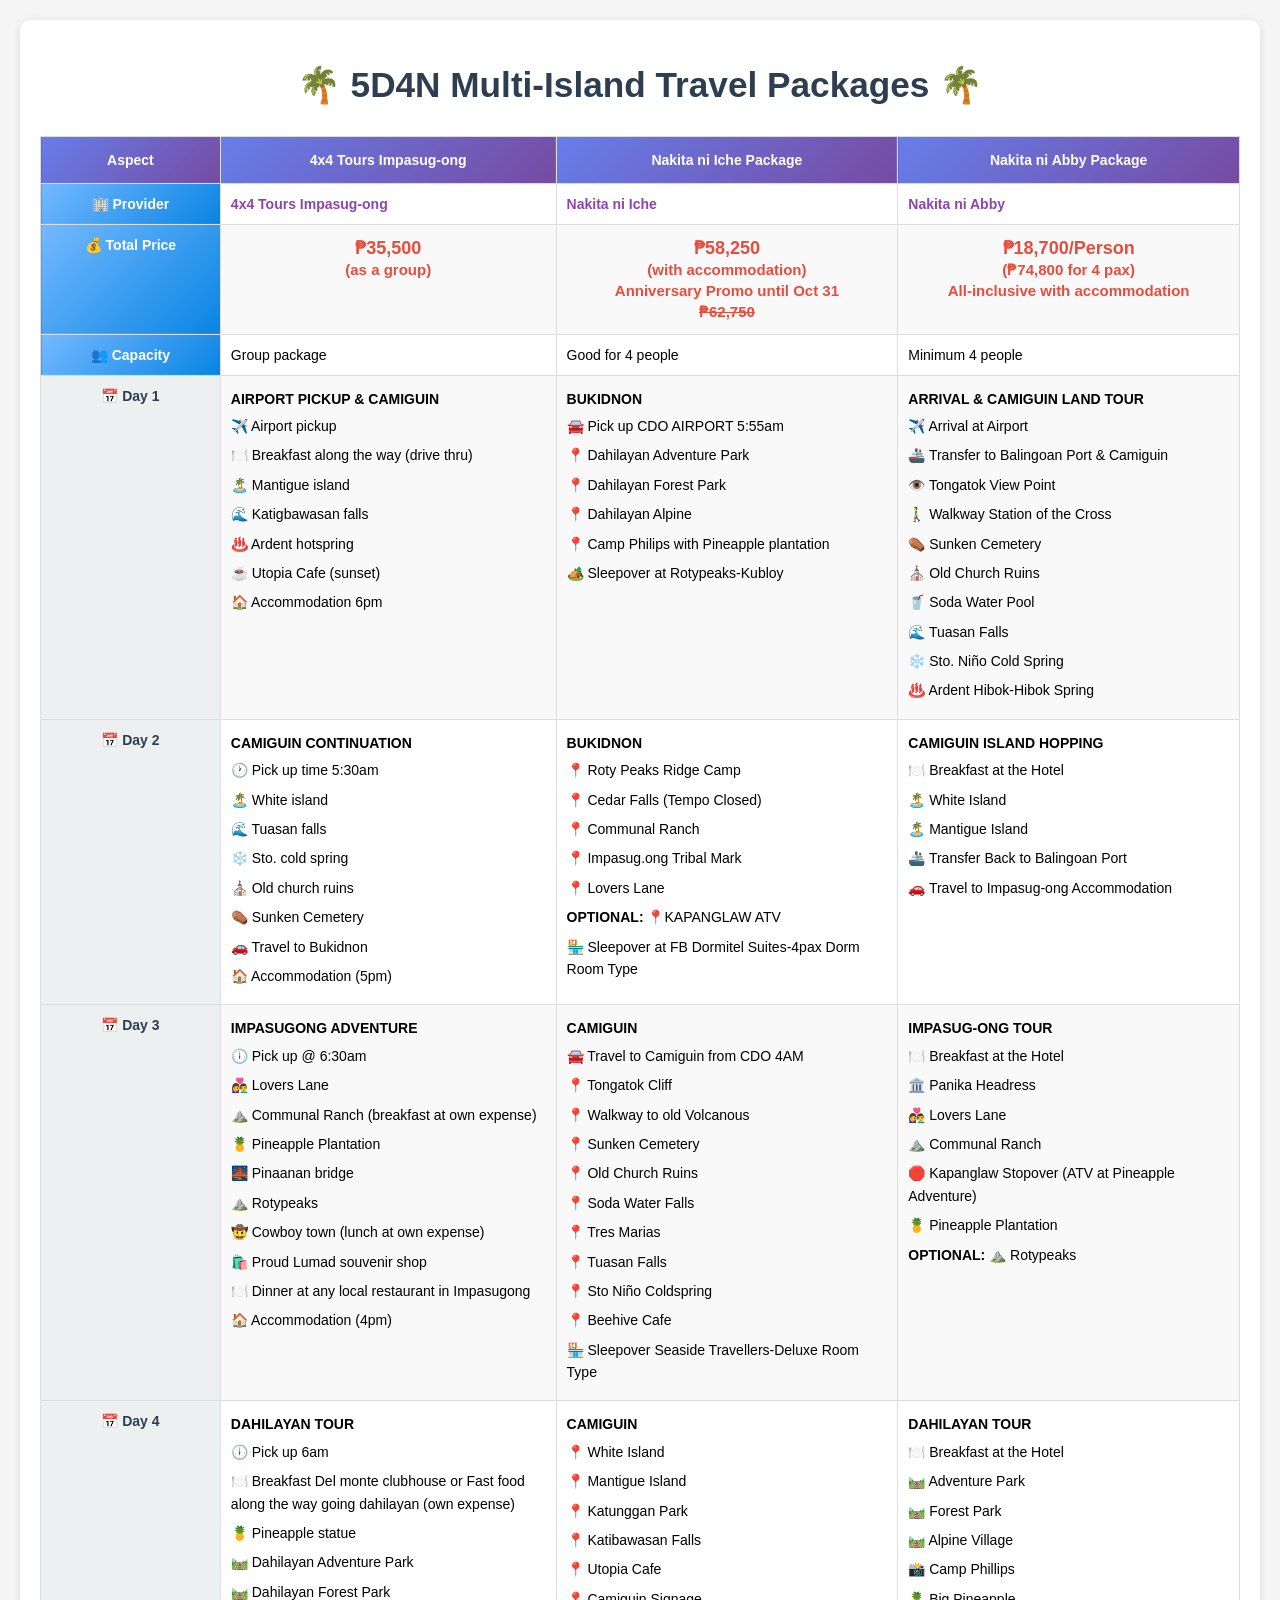
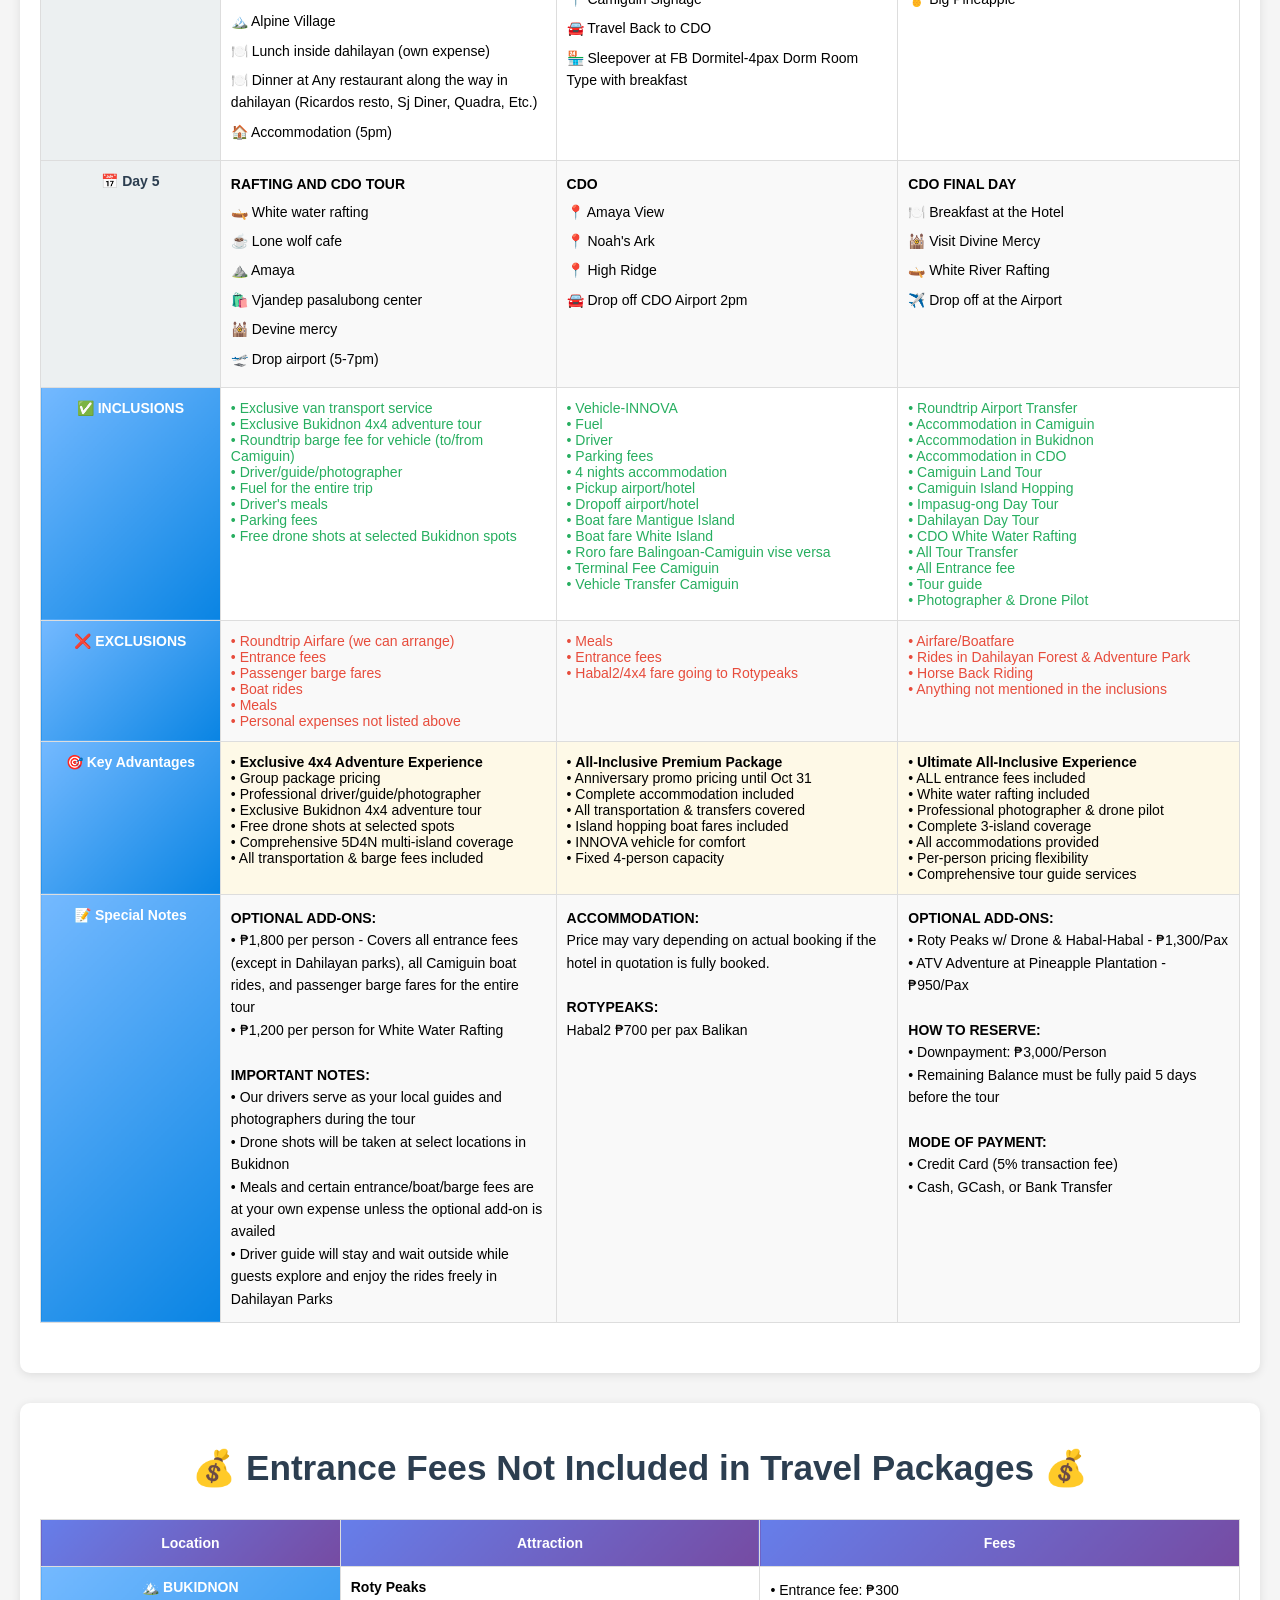
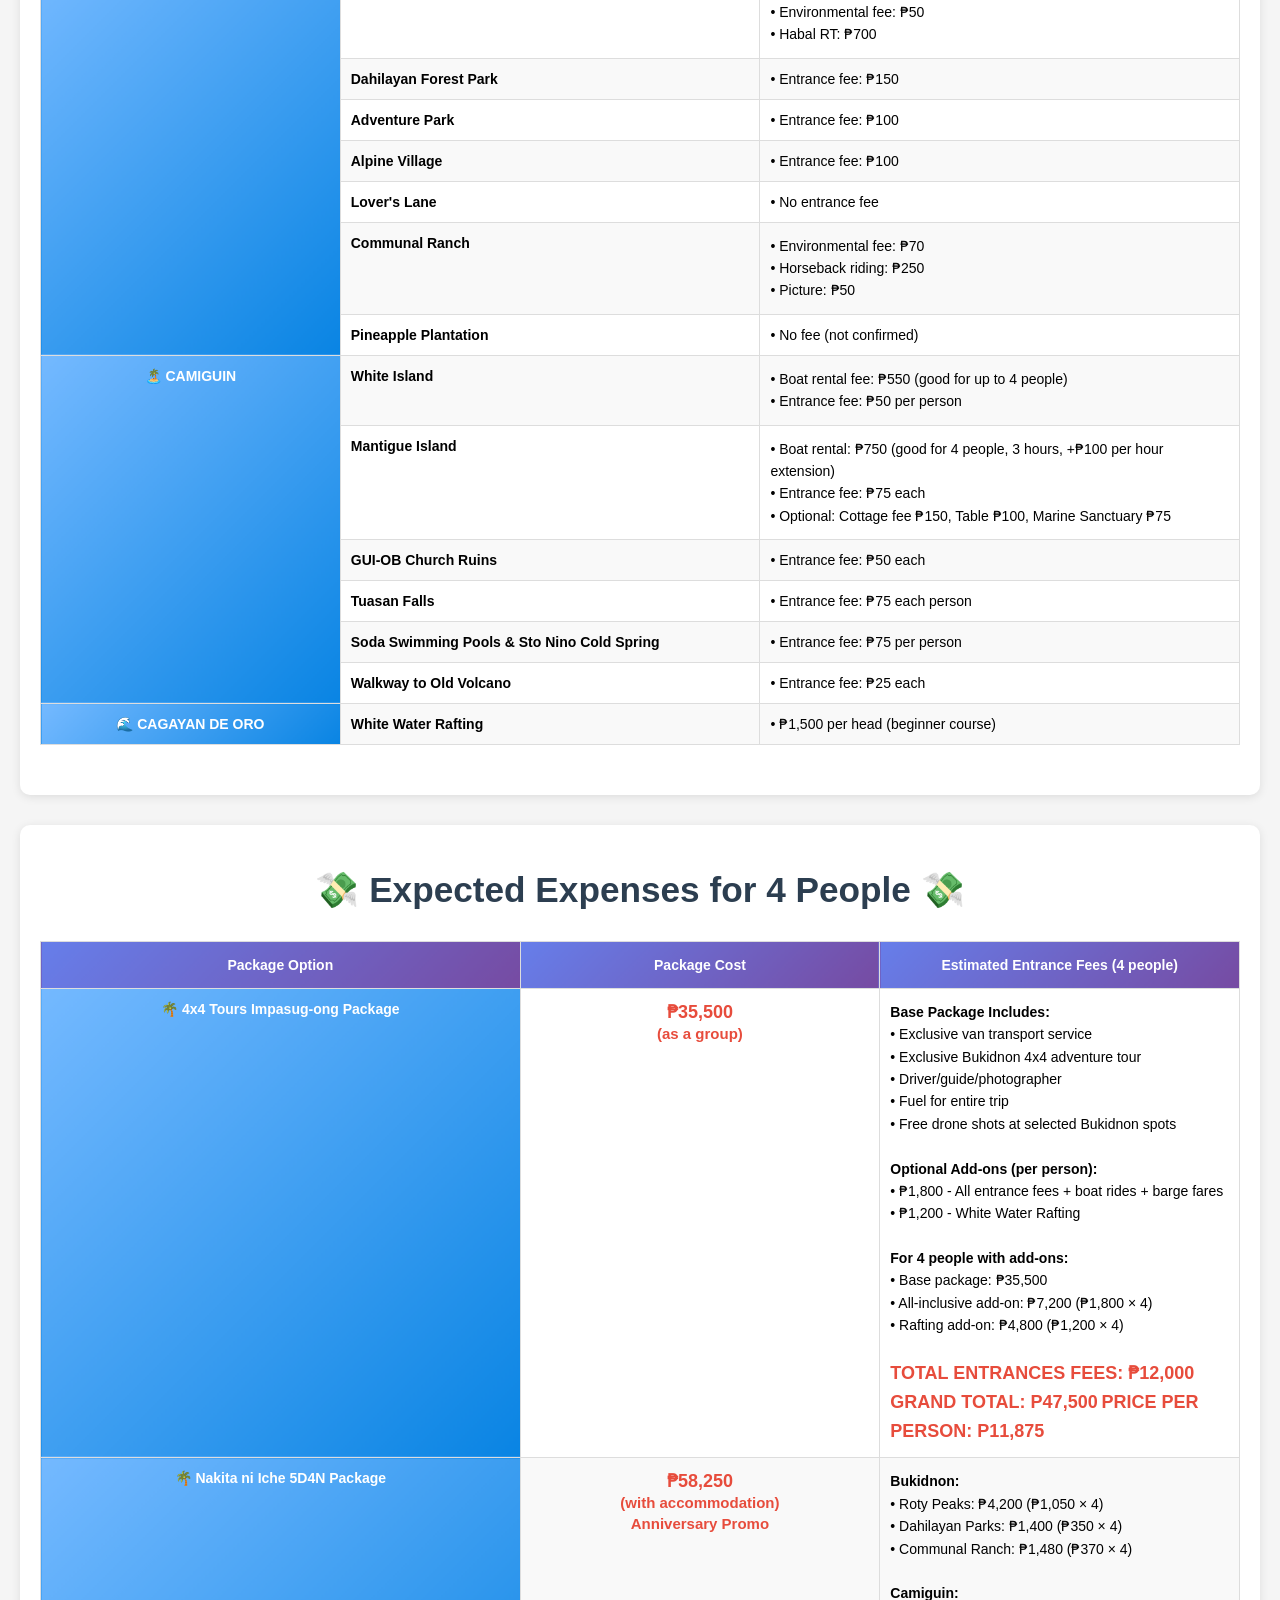
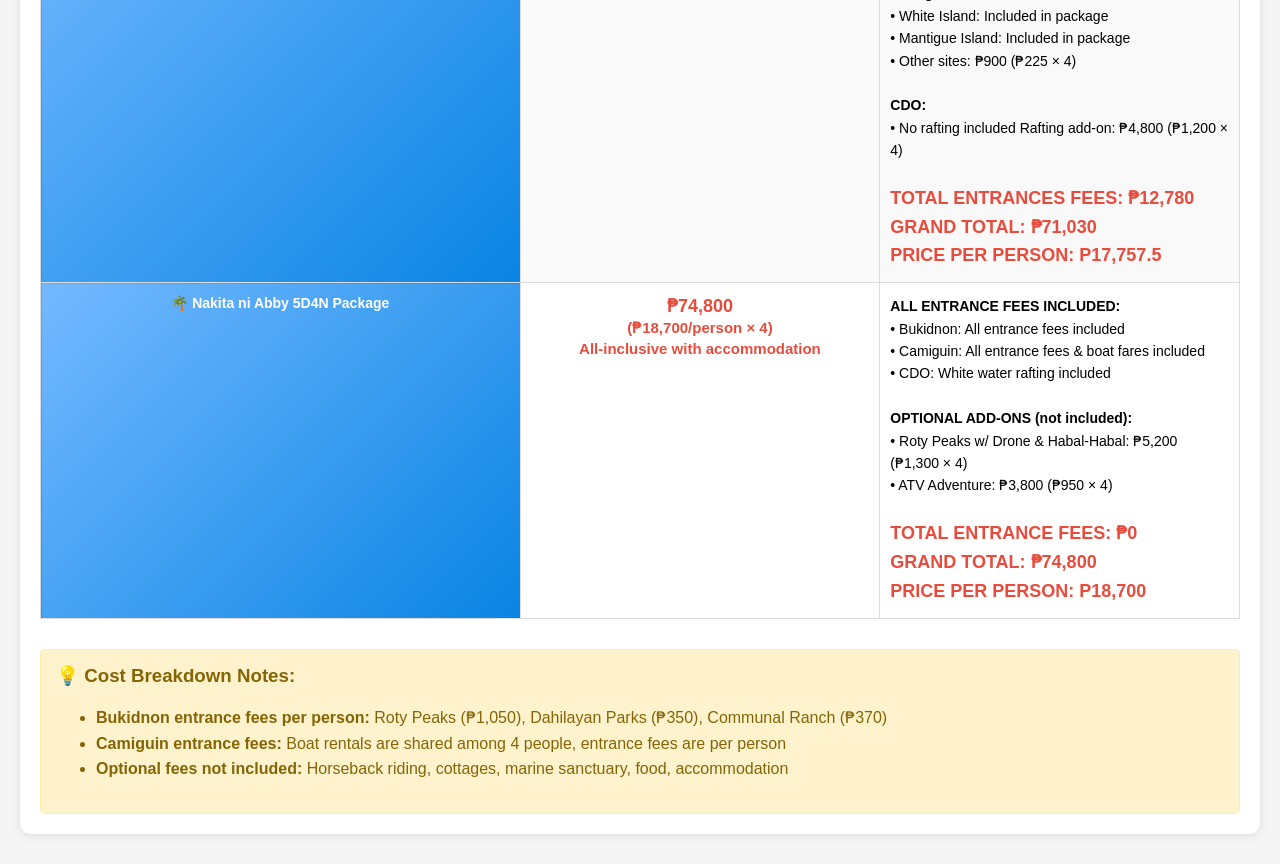
==== commit 8be87e42: "update prices" ====
--- a/bukidnon.html
+++ b/bukidnon.html
@@ -108,112 +108,6 @@
             color: #8e44ad;
         }
 
-        @media (max-width: 768px) {
-            body {
-                margin: 10px;
-            }
-            
-            .container {
-                margin: 5px;
-                padding: 10px;
-                overflow-x: auto;
-            }
-            
-            h1 {
-                font-size: 1.5em;
-                margin-bottom: 20px;
-            }
-            
-            .comparison-table {
-                font-size: 10px;
-                min-width: 800px;
-                overflow-x: auto;
-                display: block;
-                white-space: nowrap;
-            }
-            
-            .comparison-table thead,
-            .comparison-table tbody,
-            .comparison-table th,
-            .comparison-table td,
-            .comparison-table tr {
-                display: block;
-            }
-            
-            .comparison-table thead tr {
-                position: absolute;
-                top: -9999px;
-                left: -9999px;
-            }
-            
-            .comparison-table tr {
-                border: 1px solid #ccc;
-                margin-bottom: 10px;
-                padding: 10px;
-                background: white;
-                border-radius: 5px;
-            }
-            
-            .comparison-table td {
-                border: none;
-                padding: 8px;
-                text-align: left;
-                white-space: normal;
-                position: relative;
-                padding-left: 30%;
-            }
-            
-            .comparison-table td:before {
-                content: attr(data-label) ": ";
-                position: absolute;
-                left: 6px;
-                width: 25%;
-                padding-right: 10px;
-                white-space: nowrap;
-                font-weight: bold;
-                color: #333;
-            }
-            
-            .activities {
-                line-height: 1.4;
-            }
-            
-            .activities div {
-                margin: 2px 0;
-                padding: 1px 0;
-            }
-            
-            .price {
-                font-size: 16px;
-            }
-        }
-        
-        @media (max-width: 480px) {
-            .comparison-table {
-                font-size: 9px;
-            }
-            
-            .container {
-                padding: 5px;
-            }
-            
-            h1 {
-                font-size: 1.3em;
-            }
-            
-            .price {
-                font-size: 14px;
-            }
-        }
-
-        @media print {
-            .comparison-table tr:hover {
-                background-color: transparent;
-            }
-            body {
-                background-color: white;
-            }
-        }
     </style>
 </head>
 <body>
@@ -223,34 +117,30 @@
         <table class="comparison-table">
             <thead>
                 <tr>
-                    <th style="width: 12%;">Aspect</th>
-                    <th style="width: 22%;">Kuya Marlow Package</th>
-                    <th style="width: 22%;">Saneca Travels Package</th>
-                    <th style="width: 22%;">Nakita ni Iche Package</th>
-                    <th style="width: 22%;">Nakita ni Abby Package</th>
+                    <th style="width: 15%;">Aspect</th>
+                    <th style="width: 28%;">4x4 Tours Impasug-ong</th>
+                    <th style="width: 28.5%;">Nakita ni Iche Package</th>
+                    <th style="width: 28.5%;">Nakita ni Abby Package</th>
                 </tr>
             </thead>
             <tbody>
                 <tr>
                     <td class="category">🏢 Provider</td>
-                    <td class="provider">Kuya Marlow</td>
-                    <td class="provider">Saneca Travels</td>
+                    <td class="provider">4x4 Tours Impasug-ong</td>
                     <td class="provider">Nakita ni Iche</td>
                     <td class="provider">Nakita ni Abby</td>
                 </tr>
                 
                 <tr>
                     <td class="category">💰 Total Price</td>
-                    <td class="price">₱34,500<br><small>(with accommodation)</small></td>
-                    <td class="price">₱35,999<br><small>(without accommodation)</small></td>
+                    <td class="price">₱35,500<br><small>(as a group)</small></td>
                     <td class="price">₱58,250<br><small>(with accommodation)<br>Anniversary Promo until Oct 31<br><strike>₱62,750</strike></small></td>
                     <td class="price">₱18,700/Person<br><small>(₱74,800 for 4 pax)<br>All-inclusive with accommodation</small></td>
                 </tr>
                 
                 <tr>
                     <td class="category">👥 Capacity</td>
-                    <td>Not specified</td>
-                    <td>1-5 people maximum</td>
+                    <td>Group package</td>
                     <td>Good for 4 people</td>
                     <td>Minimum 4 people</td>
                 </tr>
@@ -258,22 +148,14 @@
                 <tr>
                     <td class="day-header">📅 Day 1</td>
                     <td class="activities">
-                        <strong>IMPASUG-ONG</strong><br>
-                        <div>⛰️ Roty Peaks</div>
-                        <div>👩‍❤️‍👨 Lovers Lane</div>
-                        <div>⛰️ Communal Ranch</div>
-                        <div>⛰️ Mt. Millioner</div>
-                        <div>🌊 Cedar Water Falls Hopping</div>
-                        <div>🏬 Tourism Center</div>
-                    </td>
-                    <td class="activities">
-                        <strong>DAHILAYAN</strong><br>
-                        <div>✈️ Airport Transfer</div>
-                        <div>🛤️ Dahilayan Adventure Park</div>
-                        <div>🛤️ Dahilayan Forest Park</div>
-                        <div>🛤️ Dahilayan Alpine Village</div>
-                        <div>🍍 Pineapple Icon</div>
-                        <div>📸 Camp Phillips</div>
+                        <strong>AIRPORT PICKUP & CAMIGUIN</strong><br>
+                        <div>✈️ Airport pickup</div>
+                        <div>🍽️ Breakfast along the way (drive thru)</div>
+                        <div>🏝️ Mantigue island</div>
+                        <div>🌊 Katigbawasan falls</div>
+                        <div>♨️ Ardent hotspring</div>
+                        <div>☕ Utopia Cafe (sunset)</div>
+                        <div>🏠 Accommodation 6pm</div>
                     </td>
                     <td class="activities">
                         <strong>BUKIDNON</strong><br>
@@ -302,23 +184,15 @@
                 <tr>
                     <td class="day-header">📅 Day 2</td>
                     <td class="activities">
-                        <strong>DAHILAYAN</strong><br>
-                        <div>🍍 Pineapple Plantation</div>
-                        <div>🍍 Pineapple Giant Statue</div>
-                        <div>📸 Camp Phillips</div>
-                        <div>🛤️ Dahilayan Adventure Park</div>
-                        <div>🛤️ Dahilayan Forest Park</div>
-                        <div>🛤️ Dahilayan Alpine Village</div>
-                    </td>
-                    <td class="activities">
-                        <strong>IMPASUG-ONG</strong><br>
-                        <div>🏛️ Panika Tourism Statue Impasug-ong</div>
-                        <div>👩‍❤️‍👨 Lovers Lane</div>
-                        <div>⛰️ Communal Ranch</div>
-                        <div>⛰️ Roty Peaks</div>
-                        <div>🌉 Pinaanan Bridge</div>
-                        <div>🏍️ ATV Rides</div>
-                        <div>🍍 Pineapple Plantation</div>
+                        <strong>CAMIGUIN CONTINUATION</strong><br>
+                        <div>🕐 Pick up time 5:30am</div>
+                        <div>🏝️ White island</div>
+                        <div>🌊 Tuasan falls</div>
+                        <div>❄️ Sto. cold spring</div>
+                        <div>⛪ Old church ruins</div>
+                        <div>⚰️ Sunken Cemetery</div>
+                        <div>🚗 Travel to Bukidnon</div>
+                        <div>🏠 Accommodation (5pm)</div>
                     </td>
                     <td class="activities">
                         <strong>BUKIDNON</strong><br>
@@ -343,25 +217,17 @@
                 <tr>
                     <td class="day-header">📅 Day 3</td>
                     <td class="activities">
-                        <strong>CAMIGUIN</strong><br>
-                        <div>🪧 Camiguin Signage</div>
-                        <div>👁️ Tongatok View</div>
-                        <div>🚶‍♂️ Walkway</div>
-                        <div>⚰️ Sunken Cemetery</div>
-                        <div>⛪ Old Church</div>
-                        <div>🥤 Soda Water Pool</div>
-                        <div>🌊 Tuasan Falls</div>
-                        <div>❄️ Sto. Nino Cold Spring</div>
-                    </td>
-                    <td class="activities">
-                        <strong>CAMIGUIN</strong><br>
-                        <div>🚢 Travel to Balingoan Port - Binoni</div>
-                        <div>🌊 Tuasan Falls</div>
-                        <div>❄️ Sto. Nino Cold Spring</div>
-                        <div>🥤 Soda Pool</div>
-                        <div>⚰️ Sunken Cemetery</div>
-                        <div>⛪ Old Church Ruins</div>
-                        <div>🌋 Ways to Old Volcano</div>
+                        <strong>IMPASUGONG ADVENTURE</strong><br>
+                        <div>🕕 Pick up @ 6:30am</div>
+                        <div>👩‍❤️‍👨 Lovers Lane</div>
+                        <div>⛰️ Communal Ranch (breakfast at own expense)</div>
+                        <div>🍍 Pineapple Plantation</div>
+                        <div>🌉 Pinaanan bridge</div>
+                        <div>⛰️ Rotypeaks</div>
+                        <div>🤠 Cowboy town (lunch at own expense)</div>
+                        <div>🛍️ Proud Lumad souvenir shop</div>
+                        <div>🍽️ Dinner at any local restaurant in Impasugong</div>
+                        <div>🏠 Accommodation (4pm)</div>
                     </td>
                     <td class="activities">
                         <strong>CAMIGUIN</strong><br>
@@ -392,19 +258,16 @@
                 <tr>
                     <td class="day-header">📅 Day 4</td>
                     <td class="activities">
-                        <strong>CAMIGUIN</strong><br>
-                        <div>🏝️ White Island</div>
-                        <div>♨️ Ardent Spring</div>
-                        <div>🌊 Katibawasan Falls</div>
-                        <div>🏝️ Mantigue Island</div>
-                        <div>🚢 Drop off to Port</div>
-                    </td>
-                    <td class="activities">
-                        <strong>CAMIGUIN TO CDO</strong><br>
-                        <div>🏝️ White Island</div>
-                        <div>🏝️ Mantigue Island</div>
-                        <div>🛍️ Vjandep Pasalubong</div>
-                        <div>🚗 Travel to CDO</div>
+                        <strong>DAHILAYAN TOUR</strong><br>
+                        <div>🕕 Pick up 6am</div>
+                        <div>🍽️ Breakfast Del monte clubhouse or Fast food along the way going dahilayan (own expense)</div>
+                        <div>🍍 Pineapple statue</div>
+                        <div>🛤️ Dahilayan Adventure Park</div>
+                        <div>🛤️ Dahilayan Forest Park</div>
+                        <div>🏔️ Alpine Village</div>
+                        <div>🍽️ Lunch inside dahilayan (own expense)</div>
+                        <div>🍽️ Dinner at Any restaurant along the way in dahilayan (Ricardos resto, Sj Diner, Quadra, Etc.)</div>
+                        <div>🏠 Accommodation (5pm)</div>
                     </td>
                     <td class="activities">
                         <strong>CAMIGUIN</strong><br>
@@ -431,21 +294,13 @@
                 <tr>
                     <td class="day-header">📅 Day 5</td>
                     <td class="activities">
-                        <strong>CDO</strong><br>
-                        <div>🛶 White Water Rafting</div>
-                        <div>⛰️ Macahambus Cave</div>
-                        <div>🌊 Sinulom Falls</div>
-                        <div>🌊 Bolao Cold Spring</div>
-                        <div>⛰️ Amaya View</div>
-                        <div>🕍 Divine Mercy</div>
-                        <div>🏪 Pasalubong Center</div>
-                    </td>
-                    <td class="activities">
-                        <strong>CDO</strong><br>
-                        <div>⛰️ Amaya View</div>
-                        <div>🛶 Water Rafting (1st Rafting Adventure)</div>
-                        <div>🕍 Divine Mercy</div>
-                        <div>🛍️ CDO Pasalubong</div>
+                        <strong>RAFTING AND CDO TOUR</strong><br>
+                        <div>🛶 White water rafting</div>
+                        <div>☕ Lone wolf cafe</div>
+                        <div>⛰️ Amaya</div>
+                        <div>🛍️ Vjandep pasalubong center</div>
+                        <div>🕍 Devine mercy</div>
+                        <div>🛫 Drop airport (5-7pm)</div>
                     </td>
                     <td class="activities">
                         <strong>CDO</strong><br>
@@ -466,19 +321,14 @@
                 <tr>
                     <td class="category">✅ INCLUSIONS</td>
                     <td class="inclusion">
-                        • <strong>Accommodation included</strong><br>
-                        • Transportation<br>
-                        • Guide services<br>
-                        <em>(Additional inclusions to be confirmed)</em>
-                    </td>
-                    <td class="inclusion">
-                        • 5 days driver/guide<br>
-                        • 5 days fuel<br>
-                        • 5 days car<br>
-                        • Free airport transfer (if same day as tour)<br>
-                        • Drone pilot<br>
-                        • Drone shots (Roty, Communal, Camiguin Island)<br>
-                        • Barge transfer (vehicle)
+                        • Exclusive van transport service<br>
+                        • Exclusive Bukidnon 4x4 adventure tour<br>
+                        • Roundtrip barge fee for vehicle (to/from Camiguin)<br>
+                        • Driver/guide/photographer<br>
+                        • Fuel for the entire trip<br>
+                        • Driver's meals<br>
+                        • Parking fees<br>
+                        • Free drone shots at selected Bukidnon spots
                     </td>
                     <td class="inclusion">
                         • Vehicle-INNOVA<br>
@@ -514,17 +364,12 @@
                 <tr>
                     <td class="category">❌ EXCLUSIONS</td>
                     <td class="exclusion">
-                        <em>(Exclusions to be confirmed with provider)</em>
-                    </td>
-                    <td class="exclusion">
-                        • <strong>Accommodation</strong><br>
+                        • Roundtrip Airfare (we can arrange)<br>
+                        • Entrance fees<br>
+                        • Passenger barge fares<br>
+                        • Boat rides<br>
                         • Meals<br>
-                        • Barge fee (passenger)<br>
-                        • Boat transfer fee<br>
-                        • Entrance fees<br>
-                        • Parking fees<br>
-                        • Rafting fee<br>
-                        • Anything not mentioned above
+                        • Personal expenses not listed above
                     </td>
                     <td class="exclusion">
                         • Meals<br>
@@ -542,20 +387,13 @@
                 <tr>
                     <td class="category">🎯 Key Advantages</td>
                     <td class="highlight-difference">
-                        • <strong>Comprehensive Value Package</strong><br>
-                        • Accommodation included<br>
-                        • More waterfalls & springs<br>
-                        • Includes Ardent Spring & Katibawasan Falls<br>
-                        • More CDO attractions<br>
-                        • Comprehensive package
-                    </td>
-                    <td class="highlight-difference">
-                        • <strong>Professional Photography Focus</strong><br>
-                        • Drone pilot & aerial shots<br>
-                        • Clear capacity limit<br>
-                        • Detailed service breakdown<br>
-                        • Vehicle barge transfer included<br>
-                        • Multi-island drone coverage
+                        • <strong>Exclusive 4x4 Adventure Experience</strong><br>
+                        • Group package pricing<br>
+                        • Professional driver/guide/photographer<br>
+                        • Exclusive Bukidnon 4x4 adventure tour<br>
+                        • Free drone shots at selected spots<br>
+                        • Comprehensive 5D4N multi-island coverage<br>
+                        • All transportation & barge fees included
                     </td>
                     <td class="highlight-difference">
                         • <strong>All-Inclusive Premium Package</strong><br>
@@ -580,8 +418,17 @@
                 
                 <tr>
                     <td class="category">📝 Special Notes</td>
-                    <td>-</td>
-                    <td>-</td>
+                    <td class="activities">
+                        <strong>OPTIONAL ADD-ONS:</strong><br>
+                        • ₱1,800 per person - Covers all entrance fees (except in Dahilayan parks), all Camiguin boat rides, and passenger barge fares for the entire tour<br>
+                        • ₱1,200 per person for White Water Rafting<br><br>
+                        
+                        <strong>IMPORTANT NOTES:</strong><br>
+                        • Our drivers serve as your local guides and photographers during the tour<br>
+                        • Drone shots will be taken at select locations in Bukidnon<br>
+                        • Meals and certain entrance/boat/barge fees are at your own expense unless the optional add-on is availed<br>
+                        • Driver guide will stay and wait outside while guests explore and enjoy the rides freely in Dahilayan Parks
+                    </td>
                     <td class="activities">
                         <strong>ACCOMMODATION:</strong><br>
                         Price may vary depending on actual booking if the hotel in quotation is fully booked.<br><br>
@@ -713,8 +560,35 @@
             </thead>
             <tbody>
                 <tr>
-                    <td class="category">🌴 Kuya Marlow 5D4N Package</td>
-                    <td class="price">₱34,500<br><small>(with accommodation)</small></td>
+                    <td class="category">🌴 4x4 Tours Impasug-ong Package</td>
+                    <td class="price">₱35,500<br><small>(as a group)</small></td>
+                    <td class="activities">
+                        <strong>Base Package Includes:</strong><br>
+                        • Exclusive van transport service<br>
+                        • Exclusive Bukidnon 4x4 adventure tour<br>
+                        • Driver/guide/photographer<br>
+                        • Fuel for entire trip<br>
+                        • Free drone shots at selected Bukidnon spots<br><br>
+                        
+                        <strong>Optional Add-ons (per person):</strong><br>
+                        • ₱1,800 - All entrance fees + boat rides + barge fares<br>
+                        • ₱1,200 - White Water Rafting<br><br>
+                        
+                        <strong>For 4 people with add-ons:</strong><br>
+                        • Base package: ₱35,500<br>
+                        • All-inclusive add-on: ₱7,200 (₱1,800 × 4)<br>
+                        • Rafting add-on: ₱4,800 (₱1,200 × 4)<br><br>
+
+                        <strong class="price">TOTAL ENTRANCES FEES: ₱12,000</strong><br>
+                        <strong class="price">GRAND TOTAL: P47,500</strong>
+                        <strong class="price">PRICE PER PERSON: P11,875</strong>
+                    </td>
+                </tr>
+                
+                
+                <tr>
+                    <td class="category">🌴 Nakita ni Iche 5D4N Package</td>
+                    <td class="price">₱58,250<br><small>(with accommodation)<br>Anniversary Promo</small></td>
                     <td class="activities">
                         <strong>Bukidnon:</strong><br>
                         • Roty Peaks: ₱4,200 (₱1,050 × 4)<br>
@@ -722,61 +596,16 @@
                         • Communal Ranch: ₱1,480 (₱370 × 4)<br><br>
                         
                         <strong>Camiguin:</strong><br>
-                        • White Island: ₱750 (₱550 + ₱200)<br>
-                        • Mantigue Island: ₱1,050 (₱750 + ₱300)<br>
-                        • Other sites: ₱900 (₱225 × 4)<br><br>
-                        
-                        <strong>CDO:</strong><br>
-                        • White Water Rafting: ₱6,000<br><br>
-                        
-                        <strong class="price">Total Entrance Fees: ₱15,780</strong><br>
-                        <strong class="price">GRAND TOTAL: ₱50,280</strong>
-                    </td>
-                </tr>
-                
-                <tr>
-                    <td class="category">🌴 Saneca Travels 5D4N Package</td>
-                    <td class="price">₱35,999<br><small>(without accommodation)</small></td>
-                    <td class="activities">
-                        <strong>Bukidnon:</strong><br>
-                        • Roty Peaks: ₱1,400 (₱350 × 4)<br>
-                        • Dahilayan Parks: ₱1,400 (₱350 × 4)<br>
-                        • Communal Ranch: ₱1,480 (₱370 × 4)<br><br>
-                        
-                        <strong>Camiguin:</strong><br>
-                        • White Island: ₱750 (₱550 + ₱200)<br>
-                        • Mantigue Island: ₱1,050 (₱750 + ₱300)<br>
-                        • Other sites: ₱900 (₱225 × 4)<br><br>
-                        
-                        <strong>CDO:</strong><br>
-                        • White Water Rafting: ₱6,000<br><br>
-                        
-                        <strong class="price">Total Entrance Fees: ₱12,980</strong><br>
-                        <strong class="price">GRAND TOTAL: ₱48,979</strong><br>
-                        <small class="exclusion">*Plus accommodation costs</small>
-                    </td>
-                </tr>
-                
-                <tr>
-                    <td class="category">🌴 Nakita ni Iche 5D4N Package</td>
-                    <td class="price">₱58,250<br><small>(with accommodation)<br>Anniversary Promo</small></td>
-                    <td class="activities">
-                        <strong>Bukidnon:</strong><br>
-                        • Roty Peaks: ₱4,200 (₱1,050 × 4)<br>
-                        • Dahilayan Parks: ₱1,400 (₱350 × 4)<br>
-                        • Communal Ranch: ₱1,480 (₱370 × 4)<br><br>
-                        
-                        <strong>Camiguin:</strong><br>
                         • White Island: Included in package<br>
                         • Mantigue Island: Included in package<br>
                         • Other sites: ₱900 (₱225 × 4)<br><br>
                         
                         <strong>CDO:</strong><br>
-                        • No rafting included<br><br>
-                        
-                        <strong class="price">Total Entrance Fees: ₱7,980</strong><br>
-                        <strong class="price">GRAND TOTAL: ₱66,230</strong><br>
-                        <small class="inclusion">*All accommodation & boat fares included</small>
+                        • No rafting included Rafting add-on: ₱4,800 (₱1,200 × 4)<br><br>
+                        
+                        <strong class="price">TOTAL ENTRANCES FEES: ₱12,780</strong><br>
+                        <strong class="price">GRAND TOTAL: ₱71,030</strong><br>
+                        <strong class="price">PRICE PER PERSON: P17,757.5</strong>
                     </td>
                 </tr>
                 
@@ -793,9 +622,9 @@
                         • Roty Peaks w/ Drone & Habal-Habal: ₱5,200 (₱1,300 × 4)<br>
                         • ATV Adventure: ₱3,800 (₱950 × 4)<br><br>
                         
-                        <strong class="price">Total Additional Entrance Fees: ₱0</strong><br>
+                        <strong class="price">TOTAL ENTRANCE FEES: ₱0</strong><br>
                         <strong class="price">GRAND TOTAL: ₱74,800</strong><br>
-                        <small class="inclusion">*Ultimate all-inclusive package with photographer & drone pilot</small>
+                        <strong class="price">PRICE PER PERSON: P18,700</strong>
                     </td>
                 </tr>
                 
